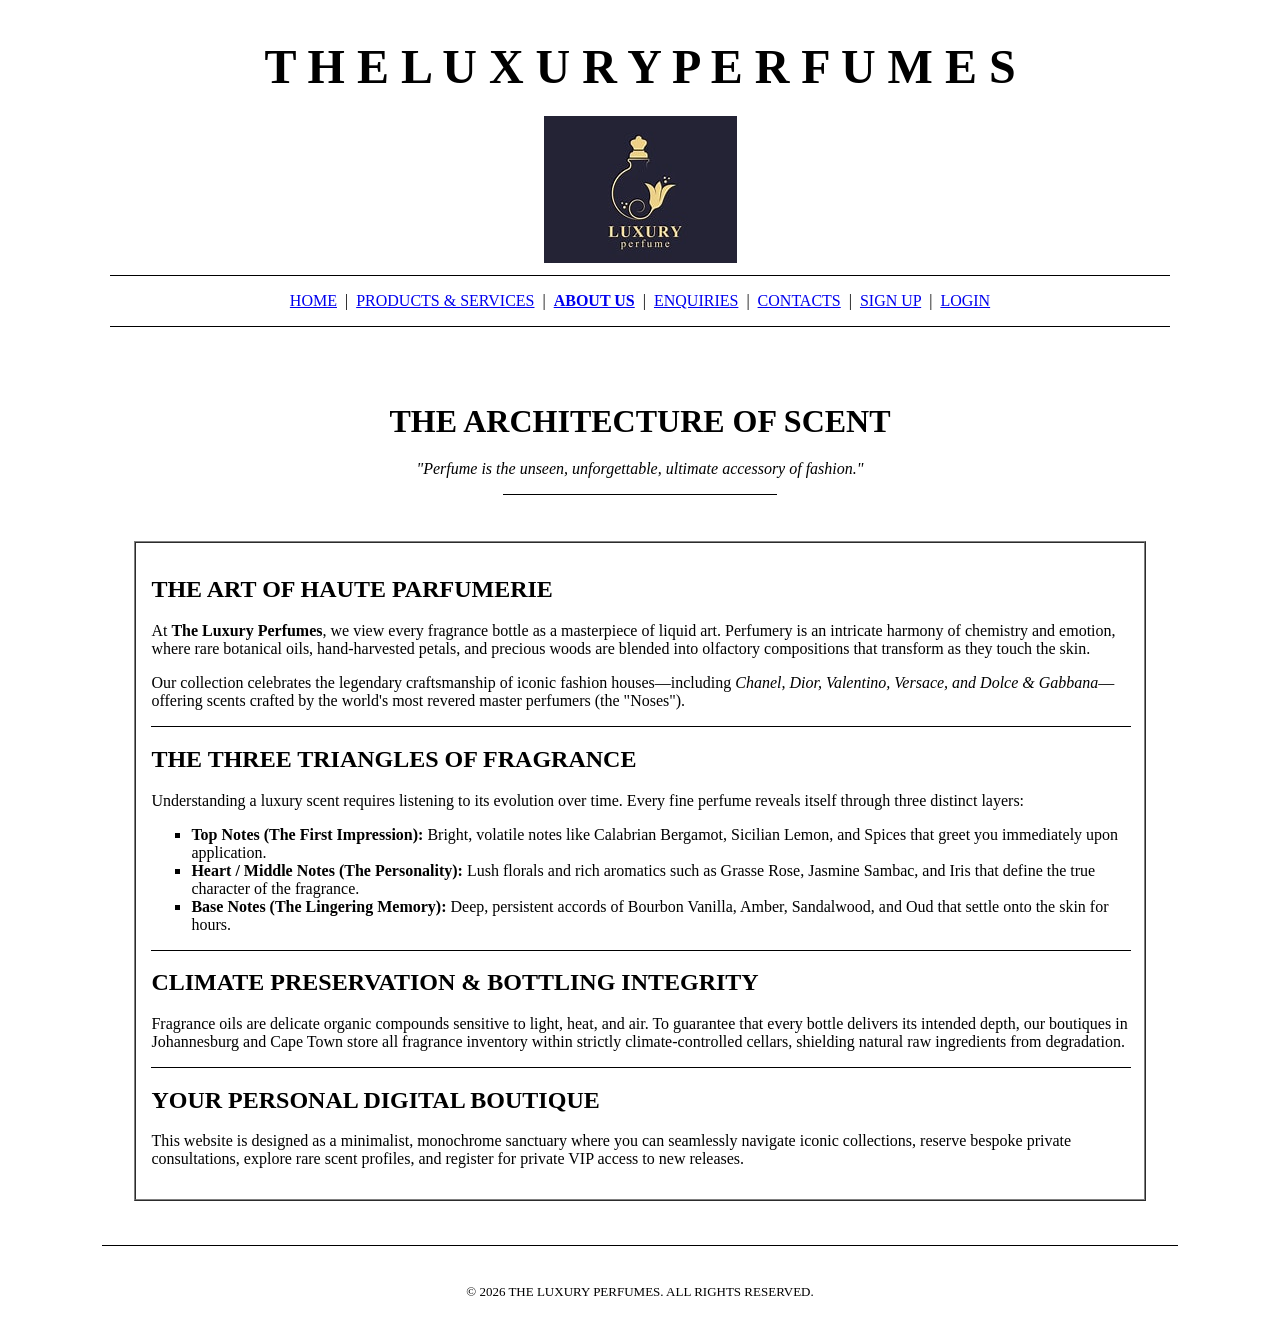
==== about.html @ b538e992 "Initial commit" ====
<!DOCTYPE html>
<html>
<head>
    <title>About Us | The Luxury Perfumes</title>
</head>
<body bgcolor="white" text="black">

    <!-- GLOBAL HEADER & NAVIGATION -->
    <table width="100%" cellpadding="10" cellspacing="0" border="0">
        <tr align="center">
            <td>
                <h1><font face="Times New Roman" size="7"><b>T H E  L U X U R Y  P E R F U M E S</b></font></h1>
                <IMG SRC="_image/LOGO.jpg">
                <hr width="85%" size="1" color="black" />
                <p>
                    <font face="Times New Roman" size="3">
                        <a href="index.html">HOME</a> &nbsp;|&nbsp;
                        <a href="products.html">PRODUCTS & SERVICES</a> &nbsp;|&nbsp;
                        <a href="about.html"><b>ABOUT US</b></a> &nbsp;|&nbsp;
                        <a href="enquiries.html">ENQUIRIES</a> &nbsp;|&nbsp;
                        <a href="contacts.html">CONTACTS</a> &nbsp;|&nbsp;
                        <a href="signup.html">SIGN UP</a> &nbsp;|&nbsp;
                        <a href="login.html">LOGIN</a>
                    </font>
                </p>
                <hr width="85%" size="1" color="black" />
            </td>
        </tr>
    </table>

    <br />

    <!-- HERO ESSAY SECTION -->
    <table width="75%" align="center" cellpadding="20" cellspacing="0" border="0">
        <tr align="center">
            <td>
                <h2><font face="Times New Roman" size="6">THE ARCHITECTURE OF SCENT</font></h2>
                <p><font face="Times New Roman" size="3"><i>"Perfume is the unseen, unforgettable, ultimate accessory of fashion."</i></font></p>
                <hr width="30%" size="1" color="black" />
            </td>
        </tr>
    </table>

    <br />

    <!-- EXPANDED PERFUME-FOCUSED EDITORIAL -->
    <table width="80%" align="center" cellpadding="15" cellspacing="0" border="1">
        <tr>
            <td>
                <!-- ART OF OLFACTION -->
                <h3><font face="Times New Roman" size="5">THE ART OF HAUTE PARFUMERIE</font></h3>
                <p><font face="Times New Roman" size="3">At <b>The Luxury Perfumes</b>, we view every fragrance bottle as a masterpiece of liquid art. Perfumery is an intricate harmony of chemistry and emotion, where rare botanical oils, hand-harvested petals, and precious woods are blended into olfactory compositions that transform as they touch the skin.</font></p>
                <p><font face="Times New Roman" size="3">Our collection celebrates the legendary craftsmanship of iconic fashion houses—including <i>Chanel, Dior, Valentino, Versace, and Dolce & Gabbana</i>—offering scents crafted by the world's most revered master perfumers (the "Noses").</font></p>

                <hr width="100%" size="1" color="black" />

                <!-- ANATOMY OF A FRAGRANCE -->
                <h3><font face="Times New Roman" size="5">THE THREE TRIANGLES OF FRAGRANCE</font></h3>
                <p><font face="Times New Roman" size="3">Understanding a luxury scent requires listening to its evolution over time. Every fine perfume reveals itself through three distinct layers:</font></p>
                <ul type="square">
                    <li><b>Top Notes (The First Impression):</b> Bright, volatile notes like Calabrian Bergamot, Sicilian Lemon, and Spices that greet you immediately upon application.</li>
                    <li><b>Heart / Middle Notes (The Personality):</b> Lush florals and rich aromatics such as Grasse Rose, Jasmine Sambac, and Iris that define the true character of the fragrance.</li>
                    <li><b>Base Notes (The Lingering Memory):</b> Deep, persistent accords of Bourbon Vanilla, Amber, Sandalwood, and Oud that settle onto the skin for hours.</li>
                </ul>

                <hr width="100%" size="1" color="black" />

                <!-- PRESERVATION & AUTHENTICITY -->
                <h3><font face="Times New Roman" size="5">CLIMATE PRESERVATION & BOTTLING INTEGRITY</font></h3>
                <p><font face="Times New Roman" size="3">Fragrance oils are delicate organic compounds sensitive to light, heat, and air. To guarantee that every bottle delivers its intended depth, our boutiques in Johannesburg and Cape Town store all fragrance inventory within strictly climate-controlled cellars, shielding natural raw ingredients from degradation.</font></p>

                <hr width="100%" size="1" color="black" />

                <!-- WEBSITE EXPERIENCE -->
                <h3><font face="Times New Roman" size="5">YOUR PERSONAL DIGITAL BOUTIQUE</font></h3>
                <p><font face="Times New Roman" size="3">This website is designed as a minimalist, monochrome sanctuary where you can seamlessly navigate iconic collections, reserve bespoke private consultations, explore rare scent profiles, and register for private VIP access to new releases.</font></p>
            </td>
        </tr>
    </table>

    <br /><br /><hr width="85%" size="1" color="black" />

    <!-- FOOTER -->
    <table width="100%" cellpadding="10" border="0">
        <tr align="center">
            <td><p><font face="Times New Roman" size="2">&copy; 2026 THE LUXURY PERFUMES. ALL RIGHTS RESERVED.</font></p></td>
        </tr>
    </table>

</body>
</html>
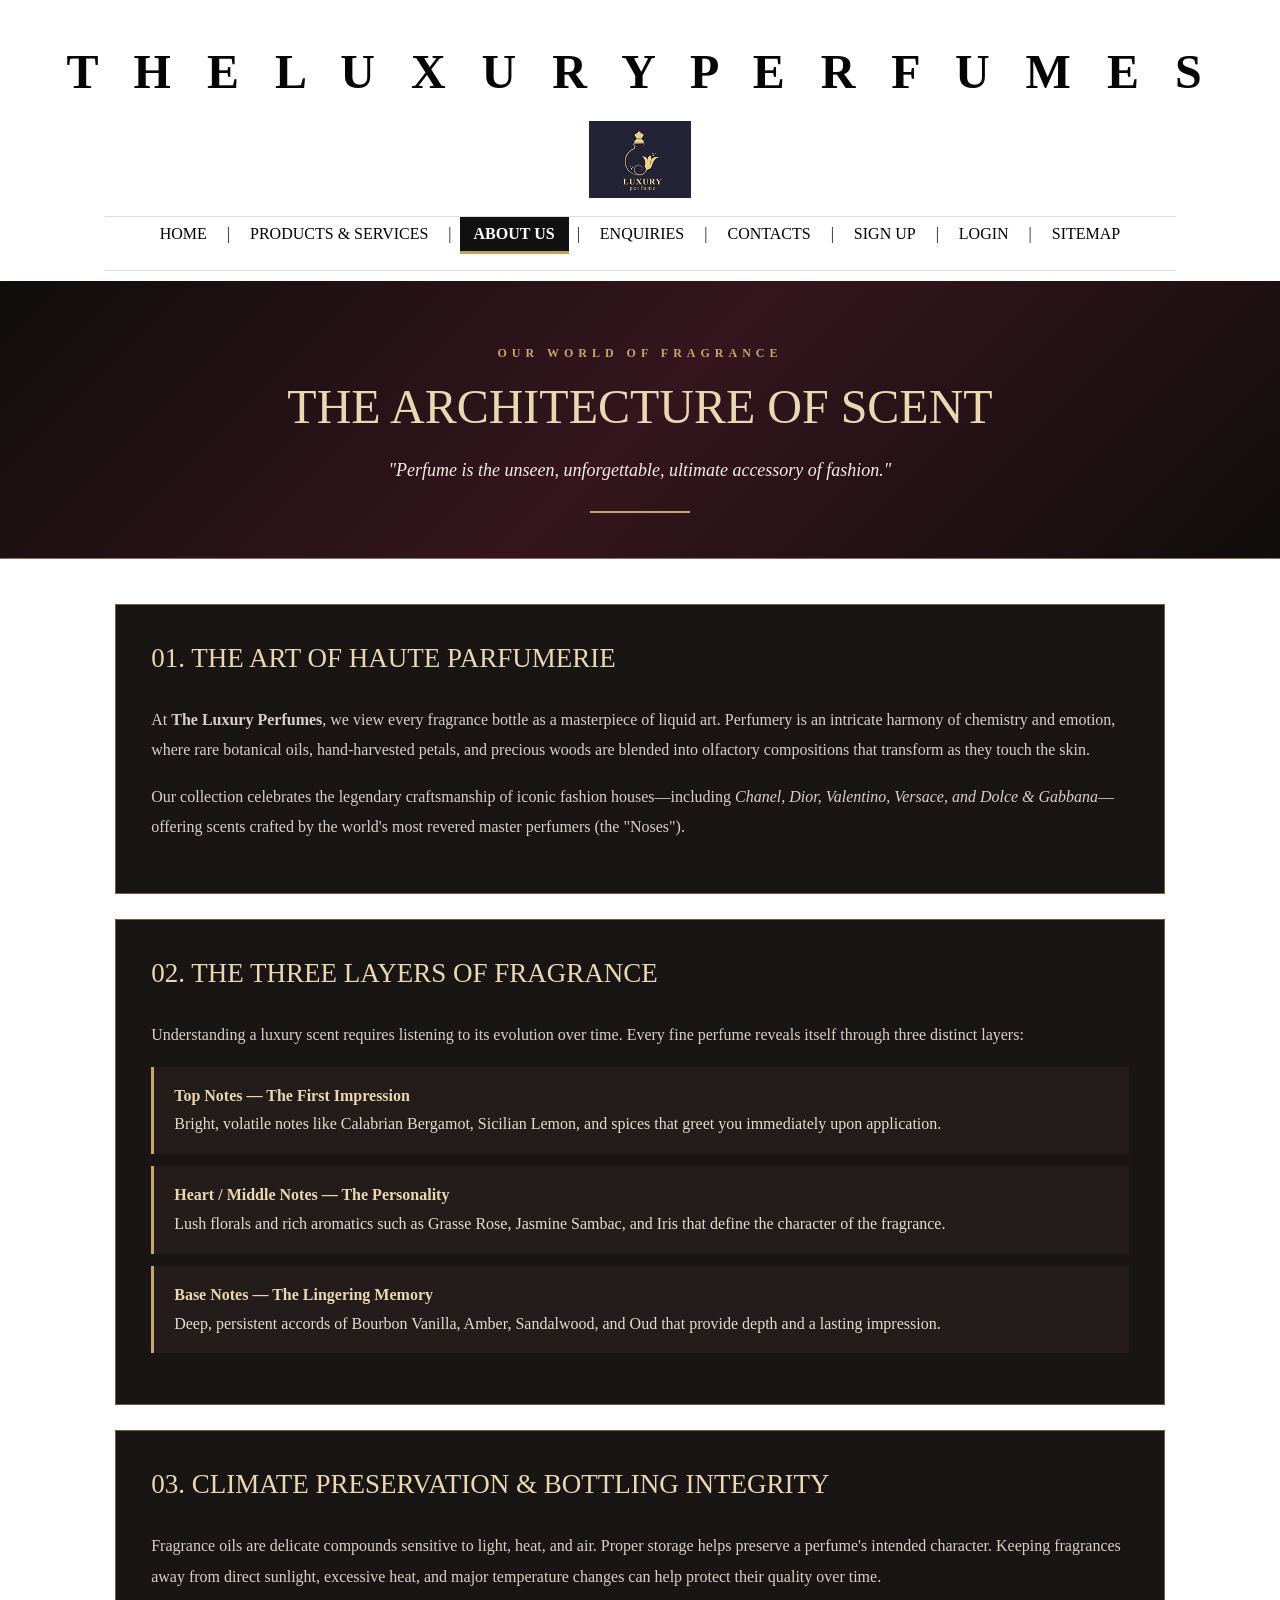
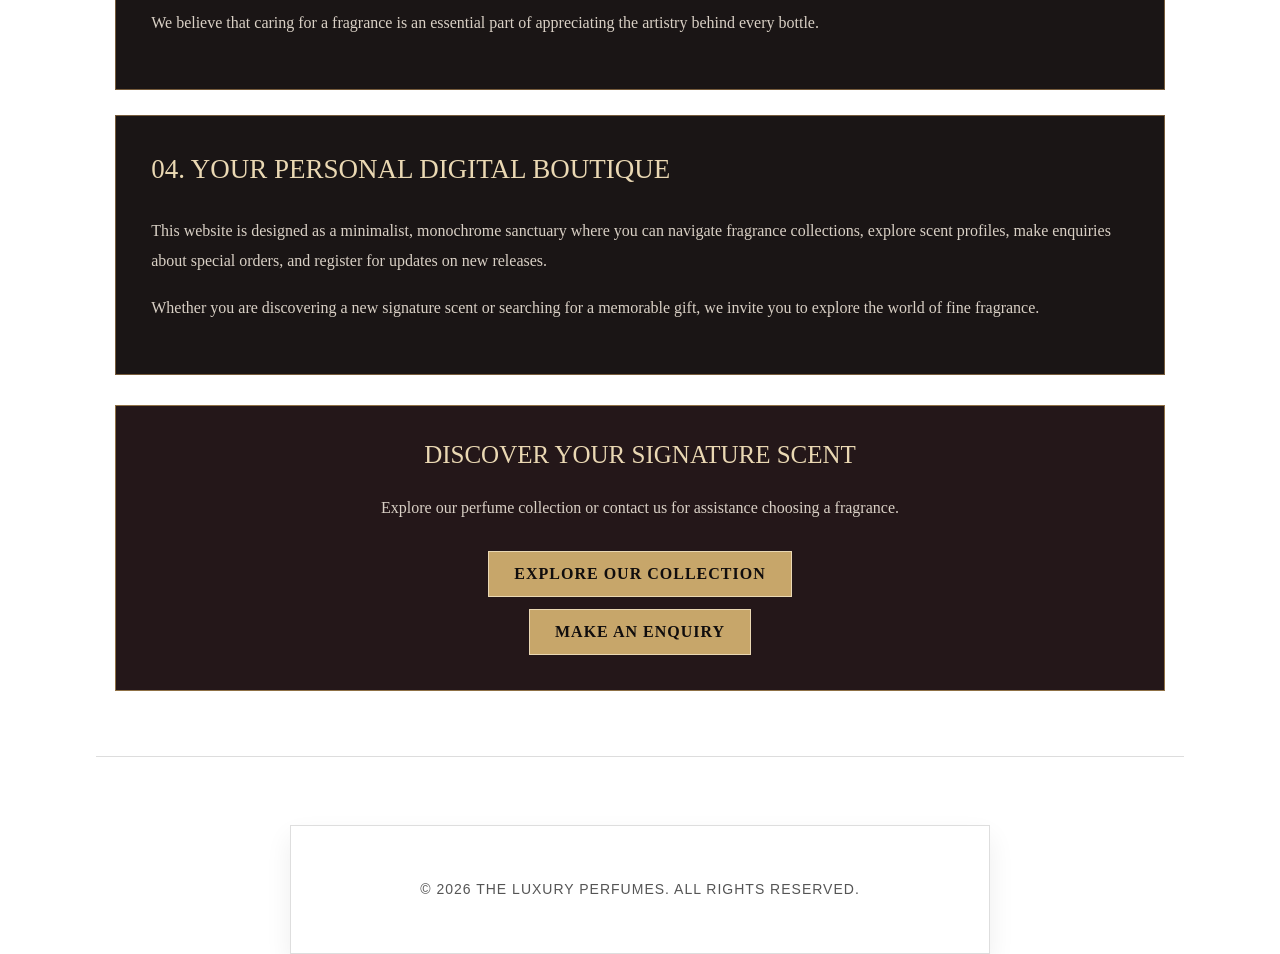
==== commit 5b49bf6d: "Update website pages, styling, and JavaScript Updated the website pages, CSS styling, and JavaScript" ====
--- a/about.html
+++ b/about.html
@@ -1,17 +1,190 @@
+
 <!DOCTYPE html>
 <html>
 <head>
     <title>About Us | The Luxury Perfumes</title>
+    <meta name="viewport" content="width=device-width, initial-scale=1.0">
+    <link rel="stylesheet" href="CSS/style.css">
+
+    <style>
+        .about-page {
+            font-family: "Times New Roman", serif;
+            color: #f4eee5;
+            background: #100d0d;
+        }
+
+        .about-hero {
+            text-align: center;
+            padding: 65px 20px 45px;
+            background: linear-gradient(135deg, #100d0d, #35151e, #100d0d);
+            border-bottom: 1px solid #8f7146;
+        }
+
+        .about-eyebrow {
+            color: #c7a66a;
+            letter-spacing: 5px;
+            font-size: 12px;
+            font-weight: bold;
+        }
+
+        .about-hero h2 {
+            color: #ead8b3;
+            font-size: clamp(30px, 5vw, 48px);
+            margin: 18px 0;
+            font-weight: normal;
+        }
+
+        .about-hero blockquote {
+            max-width: 650px;
+            margin: 20px auto;
+            color: #f4eee5;
+            font-size: 18px;
+            font-style: italic;
+            line-height: 1.8;
+        }
+
+        .about-hero hr {
+            width: 100px;
+            border: 0;
+            border-top: 2px solid #c7a66a;
+            margin: 25px auto 0;
+        }
+
+        .about-content {
+            width: 82%;
+            max-width: 1050px;
+            margin: 45px auto;
+        }
+
+        .about-card {
+            background: #1a1515;
+            border: 1px solid #765b3b;
+            padding: 35px;
+            margin-bottom: 25px;
+            box-sizing: border-box;
+        }
+
+        .about-card h3 {
+            color: #ead8b3;
+            font-size: 27px;
+            font-weight: normal;
+            margin-top: 0;
+            line-height: 1.4;
+        }
+
+        .about-card p {
+            color: #d9d0c5;
+            font-size: 16px;
+            line-height: 1.9;
+        }
+
+        .about-divider {
+            border: 0;
+            border-top: 1px solid #60482f;
+            margin: 28px 0;
+        }
+
+        .fragrance-list {
+            list-style-type: none;
+            padding-left: 0;
+        }
+
+        .fragrance-list li {
+            padding: 15px 15px 15px 20px;
+            margin: 12px 0;
+            background: #241b1b;
+            border-left: 3px solid #c7a66a;
+            color: #e5dcd1;
+            line-height: 1.8;
+        }
+
+        .fragrance-list li b {
+            color: #ead8b3;
+        }
+
+        .about-highlight {
+            text-align: center;
+            padding: 35px 20px;
+            border: 1px solid #8f7146;
+            background: #241719;
+            margin-top: 30px;
+        }
+
+        .about-highlight h3 {
+            color: #ead8b3;
+            font-size: 25px;
+            font-weight: normal;
+        }
+
+        .about-highlight p {
+            color: #d9d0c5;
+            line-height: 1.8;
+        }
+
+        .about-button {
+            display: inline-block;
+            padding: 13px 25px;
+            margin-top: 12px;
+            background: #c7a66a;
+            color: #100d0d;
+            text-decoration: none;
+            font-weight: bold;
+            letter-spacing: 1px;
+            border: 1px solid #ead8b3;
+        }
+
+        .about-button:hover {
+            background: #ead8b3;
+        }
+
+        .about-footer {
+            color: #e5dcd1;
+            text-align: center;
+            padding: 18px;
+        }
+
+        @media (max-width: 650px) {
+            .about-content {
+                width: 92%;
+                margin: 25px auto;
+            }
+
+            .about-card {
+                padding: 22px 18px;
+            }
+
+            .about-card h3 {
+                font-size: 23px;
+            }
+
+            .about-card p,
+            .fragrance-list li {
+                font-size: 15px;
+            }
+
+            .about-hero {
+                padding: 45px 16px 35px;
+            }
+        }
+    </style>
 </head>
-<body bgcolor="white" text="black">
+
+<body class="about-page">
 
     <!-- GLOBAL HEADER & NAVIGATION -->
     <table width="100%" cellpadding="10" cellspacing="0" border="0">
         <tr align="center">
             <td>
-                <h1><font face="Times New Roman" size="7"><b>T H E  L U X U R Y  P E R F U M E S</b></font></h1>
-                <IMG SRC="_image/LOGO.jpg">
-                <hr width="85%" size="1" color="black" />
+                <h1>
+                    <font face="Times New Roman" size="7">
+                        <b>T H E  L U X U R Y  P E R F U M E S</b>
+                    </font>
+                </h1>
+
+                <img src="_image/LOGO.jpg" alt="The Luxury Perfumes Logo">
+
+                <hr width="85%" size="1" color="#c7a66a" />
+
                 <p>
                     <font face="Times New Roman" size="3">
                         <a href="index.html">HOME</a> &nbsp;|&nbsp;
@@ -20,72 +193,162 @@
                         <a href="enquiries.html">ENQUIRIES</a> &nbsp;|&nbsp;
                         <a href="contacts.html">CONTACTS</a> &nbsp;|&nbsp;
                         <a href="signup.html">SIGN UP</a> &nbsp;|&nbsp;
-                        <a href="login.html">LOGIN</a>
+                        <a href="login.html">LOGIN</a> &nbsp;|&nbsp;
+                        <a href="sitemap.html">SITEMAP</a>
                     </font>
                 </p>
-                <hr width="85%" size="1" color="black" />
+
+                <hr width="85%" size="1" color="#c7a66a" />
             </td>
         </tr>
     </table>
 
-    <br />
-
-    <!-- HERO ESSAY SECTION -->
-    <table width="75%" align="center" cellpadding="20" cellspacing="0" border="0">
+    <!-- HERO SECTION -->
+    <section class="about-hero">
+        <p class="about-eyebrow">OUR WORLD OF FRAGRANCE</p>
+
+        <h2>THE ARCHITECTURE OF SCENT</h2>
+
+        <blockquote>
+            "Perfume is the unseen, unforgettable, ultimate accessory of fashion."
+        </blockquote>
+
+        <hr>
+    </section>
+
+    <!-- ABOUT CONTENT -->
+    <main class="about-content">
+
+        <!-- ART OF OLFACTION -->
+        <section class="about-card">
+            <h3>01. THE ART OF HAUTE PARFUMERIE</h3>
+
+            <p>
+                At <b>The Luxury Perfumes</b>, we view every fragrance bottle
+                as a masterpiece of liquid art. Perfumery is an intricate
+                harmony of chemistry and emotion, where rare botanical oils,
+                hand-harvested petals, and precious woods are blended into
+                olfactory compositions that transform as they touch the skin.
+            </p>
+
+            <p>
+                Our collection celebrates the legendary craftsmanship of
+                iconic fashion houses—including <i>Chanel, Dior, Valentino,
+                Versace, and Dolce &amp; Gabbana</i>—offering scents crafted
+                by the world's most revered master perfumers (the "Noses").
+            </p>
+        </section>
+
+        <!-- ANATOMY OF A FRAGRANCE -->
+        <section class="about-card">
+            <h3>02. THE THREE LAYERS OF FRAGRANCE</h3>
+
+            <p>
+                Understanding a luxury scent requires listening to its
+                evolution over time. Every fine perfume reveals itself
+                through three distinct layers:
+            </p>
+
+            <ul class="fragrance-list">
+                <li>
+                    <b>Top Notes — The First Impression</b><br>
+                    Bright, volatile notes like Calabrian Bergamot,
+                    Sicilian Lemon, and spices that greet you immediately
+                    upon application.
+                </li>
+
+                <li>
+                    <b>Heart / Middle Notes — The Personality</b><br>
+                    Lush florals and rich aromatics such as Grasse Rose,
+                    Jasmine Sambac, and Iris that define the character
+                    of the fragrance.
+                </li>
+
+                <li>
+                    <b>Base Notes — The Lingering Memory</b><br>
+                    Deep, persistent accords of Bourbon Vanilla, Amber,
+                    Sandalwood, and Oud that provide depth and a lasting
+                    impression.
+                </li>
+            </ul>
+        </section>
+
+        <!-- PRESERVATION AND AUTHENTICITY -->
+        <section class="about-card">
+            <h3>03. CLIMATE PRESERVATION &amp; BOTTLING INTEGRITY</h3>
+
+            <p>
+                Fragrance oils are delicate compounds sensitive to light,
+                heat, and air. Proper storage helps preserve a perfume's
+                intended character. Keeping fragrances away from direct
+                sunlight, excessive heat, and major temperature changes
+                can help protect their quality over time.
+            </p>
+
+            <p>
+                We believe that caring for a fragrance is an essential
+                part of appreciating the artistry behind every bottle.
+            </p>
+        </section>
+
+        <!-- WEBSITE EXPERIENCE -->
+        <section class="about-card">
+            <h3>04. YOUR PERSONAL DIGITAL BOUTIQUE</h3>
+
+            <p>
+                This website is designed as a minimalist, monochrome
+                sanctuary where you can navigate fragrance collections,
+                explore scent profiles, make enquiries about special
+                orders, and register for updates on new releases.
+            </p>
+
+            <p>
+                Whether you are discovering a new signature scent or
+                searching for a memorable gift, we invite you to explore
+                the world of fine fragrance.
+            </p>
+        </section>
+
+        <!-- CALL TO ACTION -->
+        <section class="about-highlight">
+            <h3>DISCOVER YOUR SIGNATURE SCENT</h3>
+
+            <p>
+                Explore our perfume collection or contact us for assistance
+                choosing a fragrance.
+            </p>
+
+            <a href="products.html" class="about-button">
+                EXPLORE OUR COLLECTION
+            </a>
+
+            <br>
+
+            <a href="enquiries.html" class="about-button">
+                MAKE AN ENQUIRY
+            </a>
+        </section>
+
+    </main>
+
+    <hr width="85%" size="1" color="#c7a66a" />
+
+    <!-- FOOTER -->
+    <table width="100%" cellpadding="10" border="0">
         <tr align="center">
-            <td>
-                <h2><font face="Times New Roman" size="6">THE ARCHITECTURE OF SCENT</font></h2>
-                <p><font face="Times New Roman" size="3"><i>"Perfume is the unseen, unforgettable, ultimate accessory of fashion."</i></font></p>
-                <hr width="30%" size="1" color="black" />
+            <td class="about-footer">
+                <p>
+                    <font face="Times New Roman" size="2">
+                        &copy; 2026 THE LUXURY PERFUMES. ALL RIGHTS RESERVED.
+                    </font>
+                </p>
             </td>
         </tr>
     </table>
 
-    <br />
-
-    <!-- EXPANDED PERFUME-FOCUSED EDITORIAL -->
-    <table width="80%" align="center" cellpadding="15" cellspacing="0" border="1">
-        <tr>
-            <td>
-                <!-- ART OF OLFACTION -->
-                <h3><font face="Times New Roman" size="5">THE ART OF HAUTE PARFUMERIE</font></h3>
-                <p><font face="Times New Roman" size="3">At <b>The Luxury Perfumes</b>, we view every fragrance bottle as a masterpiece of liquid art. Perfumery is an intricate harmony of chemistry and emotion, where rare botanical oils, hand-harvested petals, and precious woods are blended into olfactory compositions that transform as they touch the skin.</font></p>
-                <p><font face="Times New Roman" size="3">Our collection celebrates the legendary craftsmanship of iconic fashion houses—including <i>Chanel, Dior, Valentino, Versace, and Dolce & Gabbana</i>—offering scents crafted by the world's most revered master perfumers (the "Noses").</font></p>
-
-                <hr width="100%" size="1" color="black" />
-
-                <!-- ANATOMY OF A FRAGRANCE -->
-                <h3><font face="Times New Roman" size="5">THE THREE TRIANGLES OF FRAGRANCE</font></h3>
-                <p><font face="Times New Roman" size="3">Understanding a luxury scent requires listening to its evolution over time. Every fine perfume reveals itself through three distinct layers:</font></p>
-                <ul type="square">
-                    <li><b>Top Notes (The First Impression):</b> Bright, volatile notes like Calabrian Bergamot, Sicilian Lemon, and Spices that greet you immediately upon application.</li>
-                    <li><b>Heart / Middle Notes (The Personality):</b> Lush florals and rich aromatics such as Grasse Rose, Jasmine Sambac, and Iris that define the true character of the fragrance.</li>
-                    <li><b>Base Notes (The Lingering Memory):</b> Deep, persistent accords of Bourbon Vanilla, Amber, Sandalwood, and Oud that settle onto the skin for hours.</li>
-                </ul>
-
-                <hr width="100%" size="1" color="black" />
-
-                <!-- PRESERVATION & AUTHENTICITY -->
-                <h3><font face="Times New Roman" size="5">CLIMATE PRESERVATION & BOTTLING INTEGRITY</font></h3>
-                <p><font face="Times New Roman" size="3">Fragrance oils are delicate organic compounds sensitive to light, heat, and air. To guarantee that every bottle delivers its intended depth, our boutiques in Johannesburg and Cape Town store all fragrance inventory within strictly climate-controlled cellars, shielding natural raw ingredients from degradation.</font></p>
-
-                <hr width="100%" size="1" color="black" />
-
-                <!-- WEBSITE EXPERIENCE -->
-                <h3><font face="Times New Roman" size="5">YOUR PERSONAL DIGITAL BOUTIQUE</font></h3>
-                <p><font face="Times New Roman" size="3">This website is designed as a minimalist, monochrome sanctuary where you can seamlessly navigate iconic collections, reserve bespoke private consultations, explore rare scent profiles, and register for private VIP access to new releases.</font></p>
-            </td>
-        </tr>
-    </table>
-
-    <br /><br /><hr width="85%" size="1" color="black" />
-
-    <!-- FOOTER -->
-    <table width="100%" cellpadding="10" border="0">
-        <tr align="center">
-            <td><p><font face="Times New Roman" size="2">&copy; 2026 THE LUXURY PERFUMES. ALL RIGHTS RESERVED.</font></p></td>
-        </tr>
-    </table>
+    <!-- JAVASCRIPT LINKS -->
+    <script src="js_assets/forms.js"></script>
+    <script src="js_assets/main.js"></script>
 
 </body>
-</html>+</html>
--- a/CSS/style.css
+++ b/CSS/style.css
@@ -0,0 +1,1639 @@
+/* =========================================================
+   THE LUXURY PERFUMES
+   ORIGINAL CSS + LUXURY PRODUCT PAGE DESIGN
+   ========================================================= */
+
+
+/* =========================
+   GLOBAL RESET
+   ========================= */
+
+* {
+    box-sizing: border-box;
+}
+
+html {
+    scroll-behavior: smooth;
+}
+
+body {
+    margin: 0;
+    padding: 0;
+    background: #ffffff !important;
+    color: #111111 !important;
+    font-family: Arial, Helvetica, sans-serif;
+}
+
+h1, h2, h3, h4, p {
+    margin-top: 0;
+}
+
+
+/* =========================================================
+   ORIGINAL HOMEPAGE HEADER
+   ========================================================= */
+
+body > table:first-of-type {
+    width: 100%;
+    margin: 0 auto;
+    padding: 25px 0 0;
+}
+
+body > table:first-of-type td {
+    padding: 10px;
+}
+
+body > table:first-of-type h1 {
+    margin: 8px 0 12px;
+    font-family: "Times New Roman", Georgia, serif;
+    font-size: 40px !important;
+    font-weight: bold;
+    letter-spacing: 12px;
+    line-height: 1.2;
+    color: #050505;
+}
+
+body > table:first-of-type h1 + p {
+    margin: 0 0 18px;
+}
+
+body > table:first-of-type h1 + p font {
+    font-family: Arial, Helvetica, sans-serif !important;
+    font-size: 10px !important;
+    font-style: italic;
+    letter-spacing: 3px;
+    color: #777777;
+}
+
+body > table:first-of-type img {
+    display: block;
+    width: 102px;
+    height: 78px;
+    object-fit: contain;
+    margin: 20px auto 17px;
+}
+
+body > table:first-of-type hr {
+    width: 85% !important;
+    height: 1px;
+    border: 0;
+    border-top: 1px solid #dddddd;
+    margin: 0 auto;
+}
+
+
+/* =========================================================
+   ORIGINAL NAVIGATION
+   ========================================================= */
+
+body > table:first-of-type td > p:nth-of-type(2) {
+    margin: 17px auto;
+    white-space: nowrap;
+}
+
+body > table:first-of-type td > p:nth-of-type(2) a {
+    display: inline-block;
+    position: relative;
+    padding: 9px 14px;
+    color: #080808;
+    text-decoration: none;
+    font-family: Arial, Helvetica, sans-serif !important;
+    font-size: 11px !important;
+    font-weight: 600;
+    letter-spacing: 1.4px;
+    text-transform: uppercase;
+    transition: 0.2s ease;
+}
+
+body > table:first-of-type td > p:nth-of-type(2) a:not(:last-child)::after {
+    content: "|";
+    position: absolute;
+    right: -11px;
+    top: 8px;
+    color: #b89c48;
+    font-size: 12px;
+    font-weight: normal;
+}
+
+body > table:first-of-type td > p:nth-of-type(2) a:hover {
+    color: #b49745;
+}
+
+body > table:first-of-type td > p:nth-of-type(2) a:first-child {
+    padding: 10px 17px;
+    background: #111111;
+    color: #ffffff;
+}
+
+body > table:first-of-type td > p:nth-of-type(2) a:first-child::before {
+    content: "";
+    position: absolute;
+    left: 0;
+    right: 0;
+    bottom: 0;
+    height: 2px;
+    background: #b49745;
+}
+
+body > table:first-of-type + br {
+    display: block;
+    height: 20px;
+    content: "";
+}
+
+
+/* =========================================================
+   ORIGINAL HOMEPAGE HERO
+   ========================================================= */
+
+body > table:nth-of-type(2) {
+    width: 51% !important;
+    max-width: 900px;
+    min-width: 700px;
+    margin: 68px auto 0 !important;
+    border: 1px solid #dedede !important;
+    background: #ffffff;
+    box-shadow: 0 12px 25px rgba(0, 0, 0, 0.07);
+}
+
+body > table:nth-of-type(2) > tbody > tr > td {
+    padding: 49px 24px !important;
+    border: 0 !important;
+}
+
+body > table:nth-of-type(2) > tbody > tr > td::before {
+    content: "";
+    display: block;
+    position: absolute;
+}
+
+body > table:nth-of-type(2) h2 {
+    margin: 0 auto 23px;
+    max-width: 700px;
+    font-family: "Times New Roman", Georgia, serif;
+    font-size: 36px !important;
+    font-weight: normal;
+    line-height: 1.5;
+    letter-spacing: 6px;
+    color: #050505;
+}
+
+body > table:nth-of-type(2) p {
+    max-width: 670px;
+    margin: 0 auto;
+    font-family: Arial, Helvetica, sans-serif !important;
+    font-size: 14px !important;
+    line-height: 1.8;
+    color: #555555;
+}
+
+body > table:nth-of-type(2) p font {
+    font-family: Arial, Helvetica, sans-serif !important;
+    font-size: 14px !important;
+    color: #555555;
+}
+
+body > table:nth-of-type(2) p:nth-of-type(2) {
+    margin-top: 42px;
+}
+
+body > table:nth-of-type(2) p:nth-of-type(2) a {
+    display: inline-block;
+    padding: 15px 28px;
+    background: #111111;
+    color: #ffffff;
+    border: 1px solid #111111;
+    text-decoration: none;
+    font-family: Arial, Helvetica, sans-serif !important;
+    font-size: 11px !important;
+    font-weight: bold;
+    letter-spacing: 1.5px;
+    text-transform: uppercase;
+    transition: all 0.25s ease;
+}
+
+body > table:nth-of-type(2) p:nth-of-type(2) a:hover {
+    background: #ffffff;
+    color: #111111;
+}
+
+
+/* =========================================================
+   ORIGINAL FEATURED HOUSES
+   ========================================================= */
+
+body > table:nth-of-type(3) {
+    width: 55% !important;
+    max-width: 930px;
+    margin: 126px auto 0 !important;
+    border: 0 !important;
+}
+
+body > table:nth-of-type(3) h3 {
+    margin: 0 0 18px;
+    font-family: "Times New Roman", Georgia, serif;
+    font-size: 28px !important;
+    font-weight: bold;
+    letter-spacing: 5px;
+    text-transform: uppercase;
+    color: #111111;
+}
+
+body > table:nth-of-type(3) tr:first-child hr {
+    width: 64px !important;
+    height: 1px;
+    border: 0;
+    border-top: 1px solid #c5a646;
+    margin: 0 auto;
+}
+
+body > table:nth-of-type(3) > tbody > tr:nth-child(2) > td {
+    padding: 0 8px;
+    vertical-align: top;
+}
+
+body > table:nth-of-type(3) > tbody > tr:nth-child(2) > td > table {
+    width: 95% !important;
+    margin: 0 auto;
+    min-height: 250px;
+    border: 1px solid #dedede !important;
+    background: #ffffff;
+}
+
+body > table:nth-of-type(3) > tbody > tr:nth-child(2) > td > table td {
+    padding: 33px 21px !important;
+    border: 0 !important;
+}
+
+body > table:nth-of-type(3) > tbody > tr:nth-child(2) > td > table td::after {
+    content: "";
+    display: block;
+    position: absolute;
+}
+
+body > table:nth-of-type(3) h4 {
+    margin: 0 0 14px;
+    font-family: "Times New Roman", Georgia, serif;
+    font-size: 17px !important;
+    font-weight: bold;
+    letter-spacing: 4px;
+    text-transform: uppercase;
+    color: #111111;
+}
+
+body > table:nth-of-type(3) h4 + p {
+    margin: 0 0 21px;
+}
+
+body > table:nth-of-type(3) h4 + p font {
+    font-family: "Times New Roman", Georgia, serif !important;
+    font-size: 12px !important;
+    font-style: italic;
+    color: #666666;
+}
+
+body > table:nth-of-type(3) h4 + p + p {
+    max-width: 230px;
+    margin: 0 auto;
+    font-family: Arial, Helvetica, sans-serif !important;
+    font-size: 12px !important;
+    line-height: 1.75;
+    color: #444444;
+}
+
+body > table:nth-of-type(3) h4 + p + p font {
+    font-family: Arial, Helvetica, sans-serif !important;
+    font-size: 12px !important;
+    line-height: 1.75;
+    color: #444444;
+}
+
+body > table:nth-of-type(3) h4 + p + p + p {
+    margin: 20px 0 0;
+}
+
+body > table:nth-of-type(3) h4 + p + p + p a {
+    color: #111111;
+    text-decoration: none;
+    font-family: Arial, Helvetica, sans-serif;
+    font-size: 10px;
+    font-weight: bold;
+    letter-spacing: 1.3px;
+    text-transform: uppercase;
+    transition: color 0.2s ease;
+}
+
+body > table:nth-of-type(3) h4 + p + p + p a:hover {
+    color: #b49745;
+}
+
+
+/* =========================================================
+   ORIGINAL FOOTER
+   ========================================================= */
+
+body > hr {
+    width: 85% !important;
+    margin-top: 65px;
+    border: 0;
+    border-top: 1px solid #dddddd;
+}
+
+body > table:last-of-type {
+    width: 100%;
+    margin-top: 5px;
+}
+
+body > table:last-of-type p {
+    margin: 0;
+    font-family: Arial, Helvetica, sans-serif !important;
+    font-size: 10px !important;
+    letter-spacing: 1px;
+    color: #777777;
+}
+
+
+/* =========================================================
+   ORIGINAL RESPONSIVE DESIGN
+   ========================================================= */
+
+@media screen and (max-width: 1100px) {
+    body > table:first-of-type h1 {
+        font-size: 34px !important;
+        letter-spacing: 9px;
+    }
+
+    body > table:nth-of-type(2) {
+        width: 70% !important;
+    }
+
+    body > table:nth-of-type(3) {
+        width: 75% !important;
+    }
+}
+
+@media screen and (max-width: 800px) {
+    body > table:first-of-type h1 {
+        font-size: 26px !important;
+        letter-spacing: 6px;
+    }
+
+    body > table:first-of-type img {
+        width: 90px;
+        height: 70px;
+    }
+
+    body > table:first-of-type td > p:nth-of-type(2) {
+        white-space: normal;
+    }
+
+    body > table:first-of-type td > p:nth-of-type(2) a {
+        margin: 3px 2px;
+        padding: 7px 8px;
+        font-size: 9px !important;
+    }
+
+    body > table:first-of-type td > p:nth-of-type(2) a:not(:last-child)::after {
+        display: none;
+    }
+
+    body > table:nth-of-type(2) {
+        width: 88% !important;
+        min-width: 0;
+        margin-top: 45px !important;
+    }
+
+    body > table:nth-of-type(2) h2 {
+        font-size: 28px !important;
+        letter-spacing: 4px;
+    }
+
+    body > table:nth-of-type(3) {
+        width: 90% !important;
+        margin-top: 80px !important;
+    }
+
+    body > table:nth-of-type(3) > tbody > tr:nth-child(2) {
+        display: block;
+    }
+
+    body > table:nth-of-type(3) > tbody > tr:nth-child(2) > td {
+        display: block;
+        width: 100% !important;
+        padding: 10px !important;
+    }
+
+    body > table:nth-of-type(3) > tbody > tr:nth-child(2) > td > table {
+        width: 100% !important;
+    }
+}
+
+@media screen and (max-width: 500px) {
+    body > table:first-of-type h1 {
+        font-size: 19px !important;
+        letter-spacing: 4px;
+    }
+
+    body > table:first-of-type h1 + p font {
+        font-size: 8px !important;
+        letter-spacing: 2px;
+    }
+
+    body > table:nth-of-type(2) {
+        width: 94% !important;
+    }
+
+    body > table:nth-of-type(2) > tbody > tr > td {
+        padding: 30px 15px !important;
+    }
+
+    body > table:nth-of-type(2) h2 {
+        font-size: 22px !important;
+        letter-spacing: 3px;
+    }
+
+    body > table:nth-of-type(2) p font {
+        font-size: 12px !important;
+    }
+
+    body > table:nth-of-type(3) h3 {
+        font-size: 21px !important;
+        letter-spacing: 3px;
+    }
+} /* FIXED: closes mobile media query */
+
+
+/* =========================================================
+   GOLD THEME PALETTE
+   ========================================================= */
+
+:root {
+    --gold: #c5a059;
+    --dark-gold: #8a704c;
+    --dark-bg: #111111;
+    --light-bg: #f9f8f6;
+    --error-color: #d9534f;
+}
+
+
+/* =========================================================
+   ACCORDION
+   ========================================================= */
+
+.accordion-header {
+    background: #1a1a1a;
+    color: #ffffff;
+    padding: 15px 20px;
+    cursor: pointer;
+    border: 1px solid var(--gold);
+    transition: background 0.3s ease;
+}
+
+.accordion-header.active {
+    background: var(--gold);
+    color: #000000;
+}
+/* The Luxury Active/Clicked Button Style */
+.active-luxury-btn, 
+a:active, 
+a:focus {
+    background-color: #111 !important;
+    color: #ffffff !important;
+    padding: 6px 12px;
+    border-bottom: 2px solid #c5a059 !important; /* Luxury gold line */
+}
+
+.accordion-content {
+    max-height: 0;
+    overflow: hidden;
+    transition: max-height 0.4s ease-out;
+    background: #222222;
+    color: #cccccc;
+    padding: 0 20px;
+}
+/* Navigation link styling */
+nav a, .nav-link, td p a {
+    color: #000;
+    text-decoration: none;
+    padding: 8px 12px;
+    transition: all 0.3s ease;
+}
+
+/* Hover state */
+nav a:hover, .nav-link:hover {
+    background-color: #111;
+    color: #fff;
+}
+/* The Exact Luxury Active Box Style */
+.active-page {
+    background-color: #111111 !important;
+    color: #ffffff !important;
+    padding: 8px 14px !important;
+    border-bottom: 3px solid #c5a059 !important; /* The gold line at the bottom */
+    display: inline-block !important;
+}
+
+/* Active / Clicked state (Matches the Home button style) */
+nav a:active, 
+nav a:focus,
+.active-nav {
+    background-color: #111 !important;
+    color: #fff !important;
+    border-bottom: 2px solid #c5a059; /* Luxury gold bottom border */
+}
+
+
+/* =========================================================
+   LIGHTBOX
+   ========================================================= */
+
+.lightbox-modal {
+    display: none;
+    position: fixed;
+    top: 0;
+    left: 0;
+    width: 100%;
+    height: 100%;
+    background: rgba(0, 0, 0, 0.9);
+    justify-content: center;
+    align-items: center;
+    z-index: 1000;
+}
+
+.lightbox-modal img {
+    max-width: 80%;
+    max-height: 80%;
+    border: 2px solid var(--gold);
+}
+
+
+/* =========================================================
+   FORM VALIDATION
+   ========================================================= */
+
+.input-error {
+    border: 1px solid var(--error-color) !important;
+}
+
+.error-msg {
+    color: var(--error-color);
+    font-size: 0.85rem;
+    display: block;
+    margin-top: 4px;
+}
+
+.response-card {
+    margin-top: 20px;
+    padding: 20px;
+    border: 1px solid var(--gold);
+    background: var(--light-bg);
+    color: #333333;
+    animation: lpFadeIn 0.5s ease;
+}
+
+@keyframes lpFadeIn {
+    from {
+        opacity: 0;
+        transform: translateY(8px);
+    }
+    to {
+        opacity: 1;
+        transform: translateY(0);
+    }
+}
+
+
+/* =========================================================
+   LUXURY PERFUME PRODUCTS PAGE
+   Only affects elements with the lp- class names
+   ========================================================= */
+
+.lp-products-page {
+    --lp-black: #100d0d;
+    --lp-burgundy: #35151e;
+    --lp-gold: #c7a66a;
+    --lp-champagne: #ead8b3;
+    --lp-cream: #f4eee5;
+    --lp-muted: #b7a899;
+
+    margin: 0;
+    background: var(--lp-black) !important;
+    color: var(--lp-cream) !important;
+    font-family: Arial, Helvetica, sans-serif;
+    line-height: 1.6;
+}
+
+.lp-products-page * {
+    box-sizing: border-box;
+}
+
+.lp-products-page img {
+    max-width: 100%;
+}
+
+.lp-products-page a {
+    transition: color 0.25s ease, background 0.25s ease;
+}
+
+
+/* =========================================================
+   LUXURY HEADER
+   ========================================================= */
+
+.lp-products-page .lp-header {
+    position: relative;
+    z-index: 5;
+    display: flex;
+    justify-content: space-between;
+    align-items: center;
+    flex-wrap: wrap;
+    gap: 22px;
+    padding: 24px 7%;
+    background: #0b0909;
+    border-bottom: 1px solid rgba(199, 166, 106, 0.45);
+}
+
+.lp-products-page .lp-brand {
+    display: flex;
+    align-items: center;
+    gap: 16px;
+    min-width: 0;
+}
+
+.lp-products-page .lp-logo {
+    width: 62px;
+    height: 62px;
+    object-fit: contain;
+    border-radius: 50%;
+    background: #ffffff;
+}
+
+.lp-products-page .lp-brand h1 {
+    margin: 0;
+    color: var(--lp-champagne);
+    font-family: "Times New Roman", Georgia, serif;
+    font-size: 24px;
+    letter-spacing: 3px;
+    line-height: 1.25;
+}
+
+.lp-products-page .lp-brand p {
+    margin: 5px 0 0;
+    color: var(--lp-muted);
+    font-size: 9px;
+    letter-spacing: 3px;
+    text-transform: uppercase;
+}
+
+.lp-products-page .lp-navigation {
+    display: flex;
+    align-items: center;
+    flex-wrap: wrap;
+    gap: 24px;
+}
+
+.lp-products-page .lp-navigation a {
+    padding: 8px 0;
+    color: var(--lp-cream);
+    font-size: 10px;
+    font-weight: 600;
+    letter-spacing: 1.5px;
+    text-decoration: none;
+    text-transform: uppercase;
+}
+
+.lp-products-page .lp-navigation a:hover,
+.lp-products-page .lp-navigation a.lp-active {
+    color: var(--lp-gold);
+}
+
+.lp-products-page #lp-cart-count {
+    display: inline-flex;
+    min-width: 22px;
+    height: 22px;
+    align-items: center;
+    justify-content: center;
+    margin-left: 4px;
+    padding: 0 6px;
+    border-radius: 50px;
+    background: var(--lp-gold);
+    color: #100d0d;
+    font-size: 10px;
+}
+
+
+/* =========================================================
+   LUXURY HERO
+   ========================================================= */
+
+.lp-products-page .lp-hero {
+    position: relative;
+    overflow: hidden;
+    padding: 95px 7% 90px;
+    text-align: center;
+    background:
+        radial-gradient(ellipse at 50% 0%, rgba(117, 54, 65, 0.48), transparent 60%),
+        linear-gradient(135deg, #1b1012 0%, #100d0d 55%, #241116 100%);
+    border-bottom: 1px solid rgba(199, 166, 106, 0.2);
+}
+
+.lp-products-page .lp-hero::before {
+    content: "";
+    position: absolute;
+    inset: 18px;
+    border: 1px solid rgba(199, 166, 106, 0.24);
+    pointer-events: none;
+}
+
+.lp-products-page .lp-hero > * {
+    position: relative;
+}
+
+.lp-products-page .lp-hero .lp-eyebrow {
+    margin-bottom: 20px;
+    color: var(--lp-gold);
+    font-size: 10px;
+    font-weight: bold;
+    letter-spacing: 5px;
+    text-transform: uppercase;
+}
+
+.lp-products-page .lp-hero h2 {
+    max-width: 900px;
+    margin: 0 auto 20px;
+    color: var(--lp-champagne);
+    font-family: "Times New Roman", Georgia, serif;
+    font-size: clamp(38px, 5vw, 70px);
+    font-weight: normal;
+    line-height: 1.12;
+    letter-spacing: 2px;
+}
+
+.lp-products-page .lp-hero p {
+    max-width: 600px;
+    margin: 0 auto;
+    color: #c5b7aa;
+    font-size: 14px;
+    line-height: 1.9;
+}
+
+.lp-products-page .lp-hero .lp-hero-link {
+    display: inline-block;
+    margin-top: 30px;
+    padding: 14px 28px;
+    border: 1px solid var(--lp-gold);
+    background: var(--lp-gold);
+    color: #140f0f;
+    font-size: 10px;
+    font-weight: bold;
+    letter-spacing: 2px;
+    text-decoration: none;
+    text-transform: uppercase;
+}
+
+.lp-products-page .lp-hero .lp-hero-link:hover {
+    background: transparent;
+    color: var(--lp-champagne);
+}
+
+
+/* =========================================================
+   COLLECTION INTRODUCTION
+   ========================================================= */
+
+.lp-products-page .lp-collection {
+    padding: 70px 7% 85px;
+    background: var(--lp-black);
+}
+
+.lp-products-page .lp-section-heading {
+    margin-bottom: 35px;
+    text-align: center;
+}
+
+.lp-products-page .lp-section-heading .lp-eyebrow {
+    margin-bottom: 10px;
+    color: var(--lp-gold);
+    font-size: 10px;
+    font-weight: bold;
+    letter-spacing: 4px;
+    text-transform: uppercase;
+}
+
+.lp-products-page .lp-section-heading h2 {
+    margin: 0 0 15px;
+    color: var(--lp-champagne);
+    font-family: "Times New Roman", Georgia, serif;
+    font-size: clamp(30px, 4vw, 43px);
+    font-weight: normal;
+    letter-spacing: 1.5px;
+}
+
+.lp-products-page .lp-section-heading p {
+    max-width: 620px;
+    margin: 0 auto;
+    color: var(--lp-muted);
+    font-size: 13px;
+    line-height: 1.8;
+}
+
+
+/* =========================================================
+   SEARCH AND CATEGORY FILTERS
+   ========================================================= */
+
+.lp-products-page .lp-toolbar {
+    display: flex;
+    justify-content: space-between;
+    align-items: center;
+    flex-wrap: wrap;
+    gap: 18px;
+    margin-bottom: 35px;
+    padding: 20px 0;
+    border-top: 1px solid #39282a;
+    border-bottom: 1px solid #39282a;
+}
+
+.lp-products-page .lp-search {
+    flex: 1 1 240px;
+    max-width: 350px;
+}
+
+.lp-products-page #lp-search {
+    width: 100%;
+    padding: 13px 15px;
+    outline: none;
+    border: 1px solid #49353a;
+    border-radius: 0;
+    background: #1b1415;
+    color: var(--lp-cream);
+    font-family: Arial, Helvetica, sans-serif;
+    font-size: 12px;
+}
+
+.lp-products-page #lp-search::placeholder {
+    color: #9f8e83;
+}
+
+.lp-products-page #lp-search:focus {
+    border-color: var(--lp-gold);
+    box-shadow: 0 0 0 2px rgba(199, 166, 106, 0.1);
+}
+
+.lp-products-page .lp-filter-buttons {
+    display: flex;
+    flex-wrap: wrap;
+    gap: 8px;
+}
+
+.lp-products-page .lp-filter {
+    padding: 11px 16px;
+    cursor: pointer;
+    border: 1px solid #55403d;
+    border-radius: 0;
+    background: transparent;
+    color: var(--lp-cream);
+    font-family: Arial, Helvetica, sans-serif;
+    font-size: 10px;
+    font-weight: bold;
+    letter-spacing: 1px;
+    text-transform: uppercase;
+    transition: all 0.2s ease;
+}
+
+.lp-products-page .lp-filter:hover,
+.lp-products-page .lp-filter.active {
+    border-color: var(--lp-gold);
+    background: var(--lp-gold);
+    color: #130e0e;
+}
+
+
+/* =========================================================
+   PRODUCT GRID
+   ========================================================= */
+
+.lp-products-page .lp-product-grid {
+    display: grid;
+    grid-template-columns: repeat(3, minmax(0, 1fr));
+    gap: 30px 22px;
+}
+
+.lp-products-page .lp-product-card {
+    position: relative;
+    overflow: hidden;
+    min-width: 0;
+    border: 1px solid #39282a;
+    background: #171112;
+    transition: transform 0.3s ease, border-color 0.3s ease, box-shadow 0.3s ease;
+}
+
+.lp-products-page .lp-product-card:hover {
+    transform: translateY(-6px);
+    border-color: rgba(199, 166, 106, 0.75);
+    box-shadow: 0 18px 40px rgba(0, 0, 0, 0.3);
+}
+
+.lp-products-page .lp-product-image {
+    position: relative;
+    display: flex;
+    align-items: center;
+    justify-content: center;
+    overflow: hidden;
+    height: 310px;
+    padding: 25px;
+    background:
+        radial-gradient(ellipse at center, #38282a 0%, #211719 48%, #171112 100%);
+}
+
+.lp-products-page .lp-product-image img {
+    display: block;
+    width: 100%;
+    height: 100%;
+    object-fit: contain;
+    transition: transform 0.5s ease;
+}
+
+.lp-products-page .lp-product-card:hover .lp-product-image img {
+    transform: scale(1.06);
+}
+
+.lp-products-page .lp-product-tag {
+    position: absolute;
+    top: 15px;
+    left: 15px;
+    z-index: 1;
+    padding: 7px 10px;
+    background: var(--lp-gold);
+    color: #17100d;
+    font-size: 9px;
+    font-weight: bold;
+    letter-spacing: 1.2px;
+    text-transform: uppercase;
+}
+
+.lp-products-page .lp-product-info {
+    padding: 24px 22px 25px;
+    border-top: 1px solid rgba(199, 166, 106, 0.2);
+}
+
+.lp-products-page .lp-brand-name {
+    margin-bottom: 8px;
+    color: var(--lp-gold);
+    font-size: 10px;
+    font-weight: bold;
+    letter-spacing: 2.5px;
+    text-transform: uppercase;
+}
+
+.lp-products-page .lp-scent {
+    min-height: 55px;
+    margin: 0 0 10px;
+    color: var(--lp-champagne);
+    font-family: "Times New Roman", Georgia, serif;
+    font-size: 24px;
+    font-weight: normal;
+    line-height: 1.2;
+}
+
+.lp-products-page .lp-product-details {
+    display: flex;
+    justify-content: space-between;
+    align-items: center;
+    flex-wrap: wrap;
+    gap: 8px;
+    margin-bottom: 20px;
+    color: var(--lp-muted);
+    font-size: 11px;
+}
+
+.lp-products-page .lp-product-price {
+    color: var(--lp-champagne);
+    font-family: "Times New Roman", Georgia, serif;
+    font-size: 23px;
+    font-weight: bold;
+}
+
+.lp-products-page .lp-add-to-cart {
+    display: block;
+    width: 100%;
+    padding: 14px 12px;
+    cursor: pointer;
+    border: 1px solid var(--lp-gold);
+    border-radius: 0;
+    background: var(--lp-gold);
+    color: #160f0e;
+    font-family: Arial, Helvetica, sans-serif;
+    font-size: 10px;
+    font-weight: bold;
+    letter-spacing: 1.5px;
+    text-transform: uppercase;
+    transition: all 0.25s ease;
+}
+
+.lp-products-page .lp-add-to-cart:hover {
+    background: transparent;
+    color: var(--lp-champagne);
+}
+
+.lp-products-page .lp-add-to-cart:focus-visible,
+.lp-products-page .lp-filter:focus-visible {
+    outline: 2px solid var(--lp-champagne);
+    outline-offset: 3px;
+}
+
+.lp-products-page .lp-no-results {
+    grid-column: 1 / -1;
+    padding: 45px 20px;
+    border: 1px solid #39282a;
+    color: var(--lp-muted);
+    text-align: center;
+}
+
+
+/* =========================================================
+   LUXURY SERVICE PROMISES
+   ========================================================= */
+
+.lp-products-page .lp-services {
+    padding: 65px 7%;
+    border-top: 1px solid rgba(199, 166, 106, 0.3);
+    border-bottom: 1px solid rgba(199, 166, 106, 0.3);
+    background: linear-gradient(120deg, #281319, #170f11 65%, #251218);
+}
+
+.lp-products-page .lp-service-grid {
+    display: grid;
+    grid-template-columns: repeat(3, minmax(0, 1fr));
+    gap: 30px;
+    max-width: 1100px;
+    margin: 0 auto;
+}
+
+.lp-products-page .lp-service-item {
+    padding: 10px 18px;
+    text-align: center;
+}
+
+.lp-products-page .lp-service-item .lp-service-icon {
+    display: block;
+    margin-bottom: 14px;
+    color: var(--lp-gold);
+    font-family: "Times New Roman", Georgia, serif;
+    font-size: 32px;
+}
+
+.lp-products-page .lp-service-item h3 {
+    margin: 0 0 10px;
+    color: var(--lp-champagne);
+    font-family: "Times New Roman", Georgia, serif;
+    font-size: 20px;
+    font-weight: normal;
+}
+
+.lp-products-page .lp-service-item p {
+    margin: 0;
+    color: var(--lp-muted);
+    font-size: 12px;
+    line-height: 1.8;
+}
+
+
+/* =========================================================
+   LUXURY FOOTER
+   ========================================================= */
+
+.lp-products-page .lp-footer {
+    padding: 38px 7%;
+    background: #090808;
+    text-align: center;
+}
+
+.lp-products-page .lp-footer h3 {
+    margin: 0 0 10px;
+    color: var(--lp-champagne);
+    font-family: "Times New Roman", Georgia, serif;
+    font-size: 21px;
+    font-weight: normal;
+    letter-spacing: 2px;
+}
+
+.lp-products-page .lp-footer p {
+    margin: 0;
+    color: #a99b8b;
+    font-size: 10px;
+    letter-spacing: 1px;
+    line-height: 1.8;
+}
+
+.lp-products-page .lp-footer a {
+    color: var(--lp-gold);
+    text-decoration: none;
+}
+
+.lp-products-page .lp-footer a:hover {
+    color: var(--lp-champagne);
+}
+
+
+/* =========================================================
+   PRODUCT PAGE TABLET RESPONSIVENESS
+   ========================================================= */
+
+@media screen and (max-width: 1000px) {
+    .lp-products-page .lp-header {
+        padding: 22px 5%;
+    }
+
+    .lp-products-page .lp-navigation {
+        gap: 15px;
+    }
+
+    .lp-products-page .lp-product-grid {
+        grid-template-columns: repeat(2, minmax(0, 1fr));
+    }
+
+    .lp-products-page .lp-collection {
+        padding-right: 5%;
+        padding-left: 5%;
+    }
+
+    .lp-products-page .lp-product-image {
+        height: 290px;
+    }
+}
+
+
+/* =========================================================
+   PRODUCT PAGE MOBILE RESPONSIVENESS
+   ========================================================= */
+
+@media screen and (max-width: 650px) {
+    .lp-products-page .lp-header {
+        flex-direction: column;
+        text-align: center;
+    }
+
+    .lp-products-page .lp-brand {
+        flex-direction: column;
+        gap: 10px;
+    }
+
+    .lp-products-page .lp-brand h1 {
+        font-size: 20px;
+        letter-spacing: 2px;
+    }
+
+    .lp-products-page .lp-brand p {
+        font-size: 8px;
+        letter-spacing: 2px;
+    }
+
+    .lp-products-page .lp-navigation {
+        justify-content: center;
+        gap: 8px 16px;
+    }
+
+    .lp-products-page .lp-navigation a {
+        font-size: 9px;
+        letter-spacing: 1px;
+    }
+
+    .lp-products-page .lp-hero {
+        padding: 70px 7%;
+    }
+
+    .lp-products-page .lp-hero::before {
+        inset: 10px;
+    }
+
+    .lp-products-page .lp-hero h2 {
+        font-size: 39px;
+    }
+
+    .lp-products-page .lp-hero p {
+        font-size: 12px;
+    }
+
+    .lp-products-page .lp-collection {
+        padding: 55px 5%;
+    }
+
+    .lp-products-page .lp-toolbar {
+        align-items: stretch;
+    }
+
+    .lp-products-page .lp-search {
+        max-width: none;
+    }
+
+    .lp-products-page .lp-filter-buttons {
+        justify-content: center;
+    }
+
+    .lp-products-page .lp-filter {
+        padding: 10px 12px;
+        font-size: 9px;
+    }
+
+    .lp-products-page .lp-product-grid {
+        grid-template-columns: 1fr;
+        gap: 24px;
+        max-width: 440px;
+        margin: 0 auto;
+    }
+
+    .lp-products-page .lp-product-image {
+        height: 320px;
+    }
+
+    .lp-products-page .lp-scent {
+        min-height: auto;
+    }
+
+    .lp-products-page .lp-service-grid {
+        grid-template-columns: 1fr;
+        gap: 25px;
+    }
+
+    .lp-products-page .lp-services {
+        padding: 45px 7%;
+    }
+}
+
+
+/* =========================================================
+   SMALL MOBILE SCREENS
+   ========================================================= */
+
+@media screen and (max-width: 380px) {
+    .lp-products-page .lp-hero h2 {
+        font-size: 32px;
+    }
+
+    .lp-products-page .lp-product-image {
+        height: 260px;
+        padding: 18px;
+    }
+
+    .lp-products-page .lp-product-info {
+        padding: 20px 16px;
+    }
+
+    .lp-products-page .lp-scent {
+        font-size: 22px;
+    }
+}
+
+
+/* =========================================================
+   REDUCED MOTION ACCESSIBILITY
+   ========================================================= */
+
+@media (prefers-reduced-motion: reduce) {
+    .lp-products-page *,
+    .lp-products-page *::before,
+    .lp-products-page *::after {
+        scroll-behavior: auto !important;
+        animation-duration: 0.01ms !important;
+        animation-iteration-count: 1 !important;
+        transition-duration: 0.01ms !important;
+    }
+    
+/* =========================================
+   THE LUXURY PERFUMES — SHARED SITE THEME
+   Applies to all website pages
+   ========================================= */
+
+:root {
+    --luxury-black: #100d0d;
+    --luxury-burgundy: #35151e;
+    --luxury-gold: #c7a66a;
+    --luxury-champagne: #ead8b3;
+    --luxury-cream: #f4eee5;
+    --luxury-muted: #b7a899;
+}
+
+/* Main background and text */
+body {
+    background-color: var(--luxury-black) !important;
+    color: var(--luxury-cream) !important;
+}
+
+/* Headings */
+body h1,
+body h2,
+body h3,
+body h4,
+body h5,
+body h6 {
+    color: var(--luxury-champagne);
+}
+
+/* Paragraphs and ordinary text */
+body p,
+body li,
+body label,
+body td,
+body th {
+    color: var(--luxury-cream);
+}
+
+/* Links */
+body a {
+    color: var(--luxury-gold);
+    transition: color 0.2s ease;
+}
+
+body a:hover {
+    color: var(--luxury-champagne);
+}
+
+/* Tables and content panels */
+body table {
+    border-color: var(--luxury-gold);
+}
+
+body td,
+body th {
+    border-color: #49353a;
+}
+
+/* Form fields */
+body input,
+body select,
+body textarea {
+    background-color: #1a1515;
+    color: var(--luxury-cream);
+    border: 1px solid #8f7146;
+}
+
+body input::placeholder,
+body textarea::placeholder {
+    color: var(--luxury-muted);
+}
+
+body input:focus,
+body select:focus,
+body textarea:focus {
+    outline: 1px solid var(--luxury-gold);
+}
+
+/* Buttons */
+body button,
+body input[type="submit"],
+body input[type="reset"] {
+    background-color: var(--luxury-gold);
+    color: var(--luxury-black);
+    border: 1px solid var(--luxury-gold);
+    cursor: pointer;
+}
+
+body button:hover,
+body input[type="submit"]:hover,
+body input[type="reset"]:hover {
+    background-color: var(--luxury-champagne);
+}
+
+/* Horizontal dividers */
+body hr {
+    border-color: var(--luxury-gold);
+}
+
+/* Shared header and footer panels */
+header,
+footer,
+nav {
+    border-color: var(--luxury-gold);
+}
+
+/* Keep images responsive */
+body img {
+    max-width: 100%;
+}
+
+/* ==========================================
+   FINAL LIGHT THEME — ALL WEBSITE PAGES
+   ========================================== */
+
+body,
+body.lp-products-page {
+    background: #fffaf2 !important;
+    background-color: #fffaf2 !important;
+    color: #302626 !important;
+}
+
+/* Force readable text */
+body h1,
+body h2,
+body h3,
+body h4,
+body h5,
+body h6,
+body p,
+body li,
+body label,
+body td,
+body th,
+body font,
+body span,
+body div {
+    color: #302626;
+}
+
+/* Cream backgrounds for content sections */
+body table,
+body section,
+body article,
+body .lp-collection {
+    background-color: #fffaf2;
+}
+
+/* Luxury headings */
+body h1,
+body h2,
+body h3,
+body h4 {
+    color: #59323a;
+}
+
+/* Links */
+body a {
+    color: #805b20 !important;
+}
+
+body a:hover {
+    color: #59323a !important;
+}
+
+/* Products page sections */
+.lp-products-page .lp-header,
+.lp-products-page .lp-hero,
+.lp-products-page .lp-collection,
+.lp-products-page .lp-product-card,
+.lp-products-page .lp-product-info,
+.lp-products-page .lp-services,
+.lp-products-page .lp-footer {
+    background: #fffaf2 !important;
+    color: #302626 !important;
+}
+
+.lp-products-page .lp-hero h2,
+.lp-products-page .lp-section-heading h2,
+.lp-products-page .lp-scent,
+.lp-products-page .lp-brand h1,
+.lp-products-page .lp-footer h3,
+.lp-products-page .lp-service-item h3 {
+    color: #59323a !important;
+}
+
+.lp-products-page .lp-hero p,
+.lp-products-page .lp-section-heading p,
+.lp-products-page .lp-product-details,
+.lp-products-page .lp-product-info p,
+.lp-products-page .lp-footer p,
+.lp-products-page .lp-service-item p {
+    color: #504545 !important;
+}
+
+.lp-products-page .lp-navigation a {
+    color: #302626 !important;
+}
+
+.lp-products-page .lp-product-image {
+    background: #f1e8dc !important;
+}
+
+.lp-products-page .lp-filter,
+.lp-products-page #lp-search {
+    background: #ffffff !important;
+    color: #302626 !important;
+}
+
+.lp-products-page .lp-product-tag,
+.lp-products-page .lp-add-to-cart,
+.lp-products-page .lp-filter.active,
+.lp-products-page .lp-filter:hover {
+    background: #c5a059 !important;
+    color: #21191a !important;
+}
+
+/* Forms */
+body input,
+body select,
+body textarea {
+    background: #ffffff !important;
+    color: #302626 !important;
+    border: 1px solid #c5a059;
+}
+
+/* Buttons */
+body button,
+body input[type="submit"],
+body input[type="reset"] {
+    background: #59323a !important;
+    color: #ffffff !important;
+}
+
+/* Gold dividers */
+body hr {
+    border-color: #c5a059 !important;
+}
+
+/* LUXURY SHOPPING BAG */
+
+.lp-cart-panel {
+    margin: 30px 0;
+    padding: 26px;
+    background: #fffaf2;
+    color: #302626;
+    border: 1px solid #c5a059;
+    border-radius: 12px;
+}
+
+.lp-cart-panel h2,
+.lp-cart-item h3 {
+    color: #59323a;
+}
+
+.lp-cart-panel h2 {
+    margin-top: 8px;
+    font-size: 28px;
+}
+
+.lp-cart-item {
+    display: flex;
+    flex-wrap: wrap;
+    align-items: center;
+    justify-content: space-between;
+    gap: 18px;
+    padding: 18px 0;
+    border-bottom: 1px solid #e4d4bb;
+}
+
+.lp-cart-item h3 {
+    margin-bottom: 6px;
+}
+
+.lp-cart-controls {
+    display: flex;
+    flex-wrap: wrap;
+    align-items: center;
+    gap: 10px;
+}
+
+.lp-cart-controls button,
+.lp-cart-action {
+    padding: 10px 14px;
+    border: 1px solid #c5a059;
+    border-radius: 5px;
+    background: #59323a;
+    color: #fff;
+    cursor: pointer;
+}
+
+.lp-cart-controls button:hover,
+.lp-cart-action:hover {
+    background: #805b20;
+}
+
+.lp-cart-controls button:disabled,
+.lp-cart-action:disabled {
+    opacity: 0.5;
+    cursor: not-allowed;
+}
+
+.lp-cart-summary {
+    margin-top: 22px;
+}
+
+.lp-cart-summary strong {
+    color: #59323a;
+    font-size: 20px;
+}
+
+.lp-cart-action {
+    margin: 8px 8px 8px 0;
+}
+
+#lp-cart-message {
+    color: #59323a;
+    font-weight: 600;
+}
+
+.lp-products-page [hidden] {
+    display: none !important;
+}
+
+@media (max-width: 600px) {
+    .lp-cart-panel {
+        padding: 18px;
+    }
+
+    .lp-cart-item {
+        flex-direction: column;
+        align-items: flex-start;
+    }
+}
+
+}
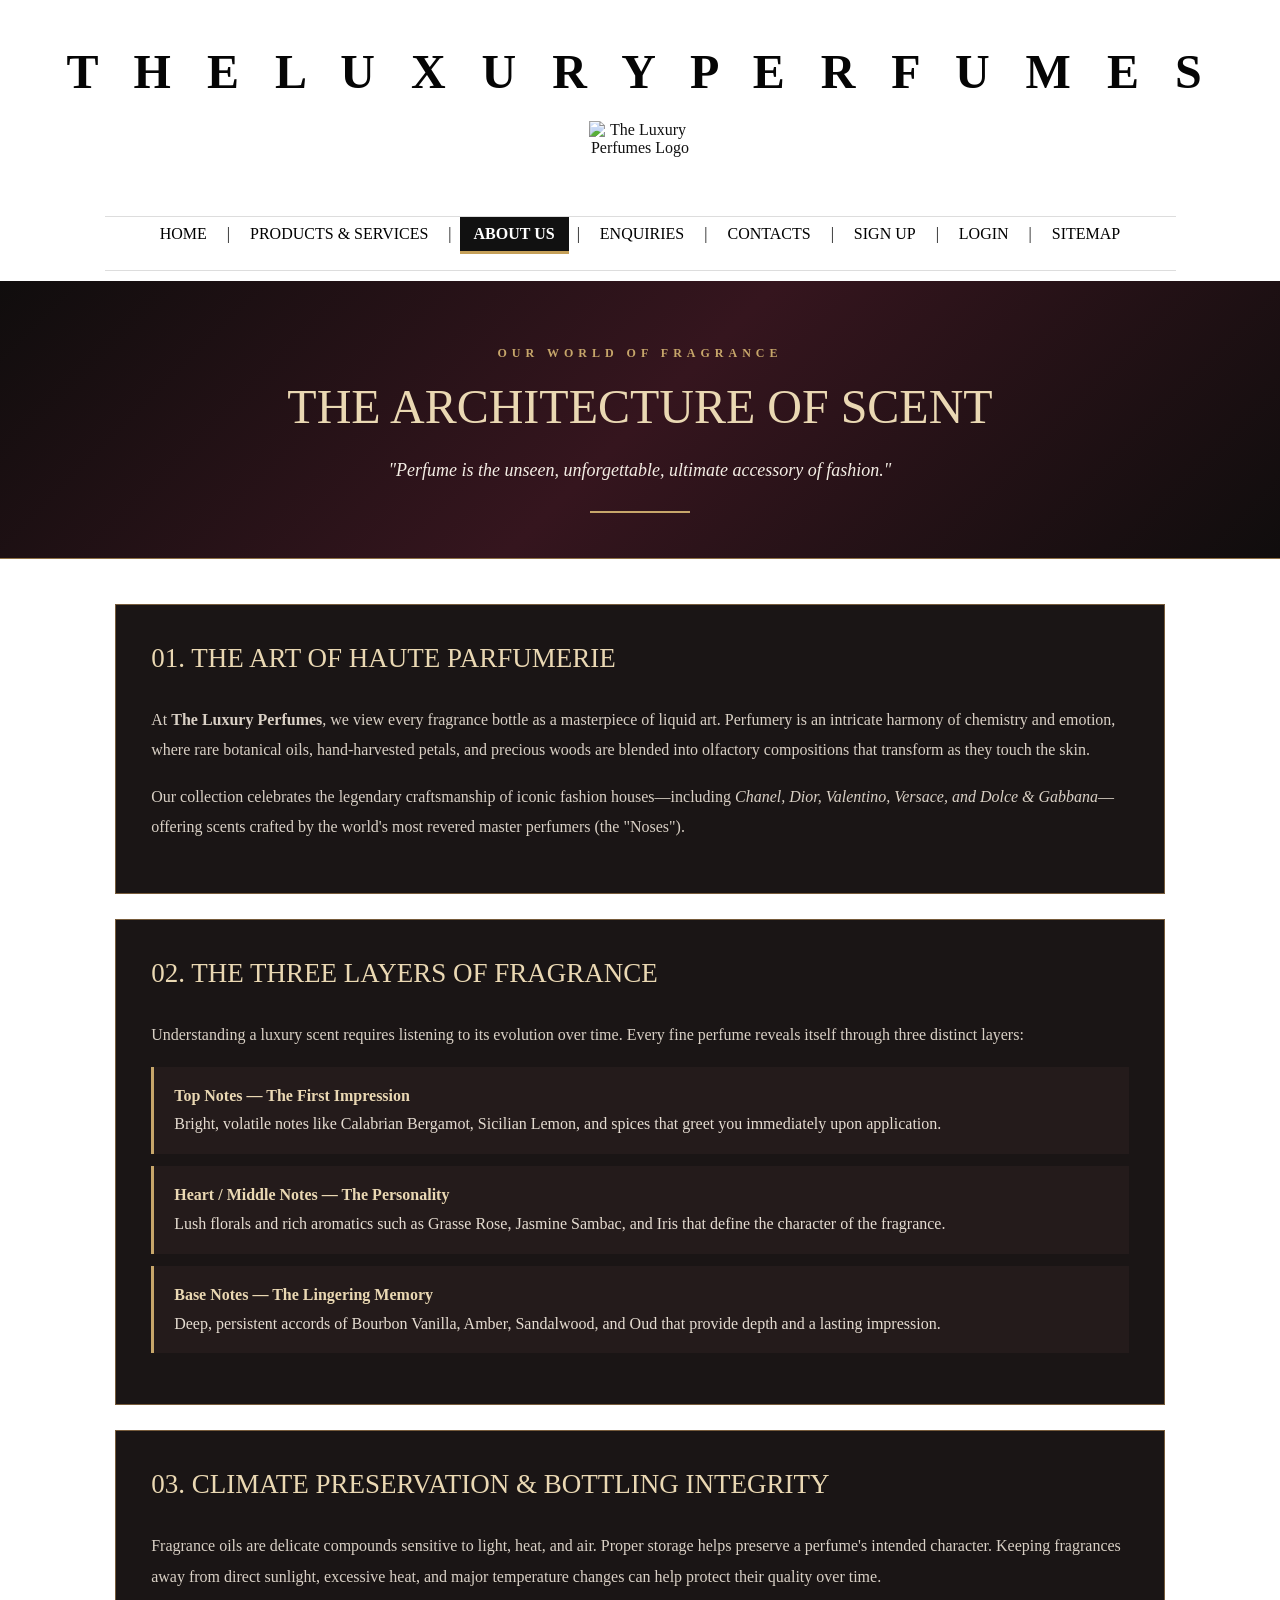
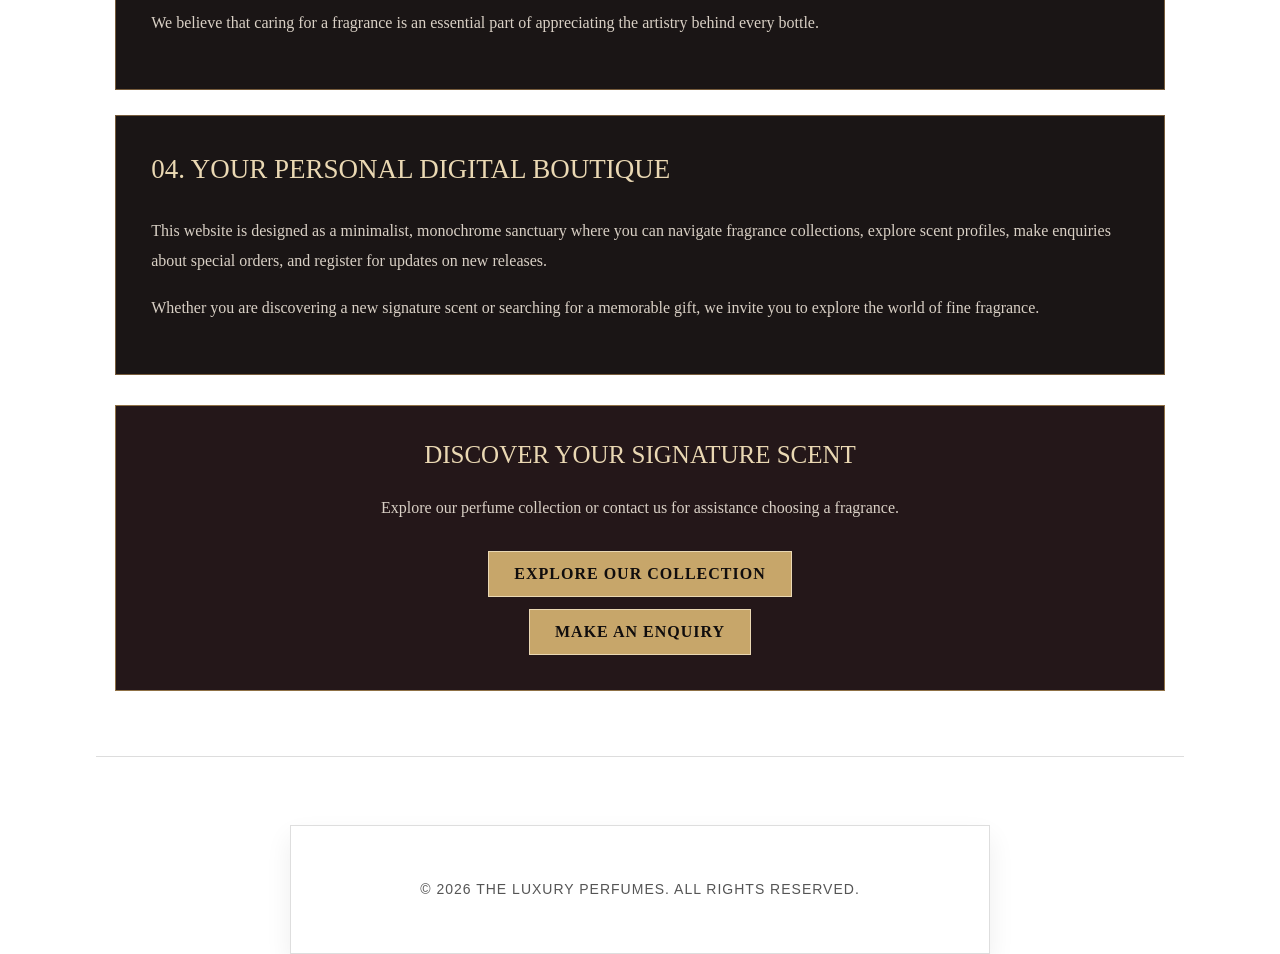
==== commit 725abbf7: "changed the case sensitive on the website logo" ====
--- a/about.html
+++ b/about.html
@@ -3,6 +3,7 @@
 <html>
 <head>
     <title>About Us | The Luxury Perfumes</title>
+
     <meta name="viewport" content="width=device-width, initial-scale=1.0">
     <link rel="stylesheet" href="CSS/style.css">
 
@@ -167,6 +168,9 @@
             }
         }
     </style>
+
+    <link rel="stylesheet" href="css/style.css">
+
 </head>
 
 <body class="about-page">
@@ -181,7 +185,7 @@
                     </font>
                 </h1>
 
-                <img src="_image/LOGO.jpg" alt="The Luxury Perfumes Logo">
+                <img src="_image/logo.jpg" alt="The Luxury Perfumes Logo">
 
                 <hr width="85%" size="1" color="#c7a66a" />
 
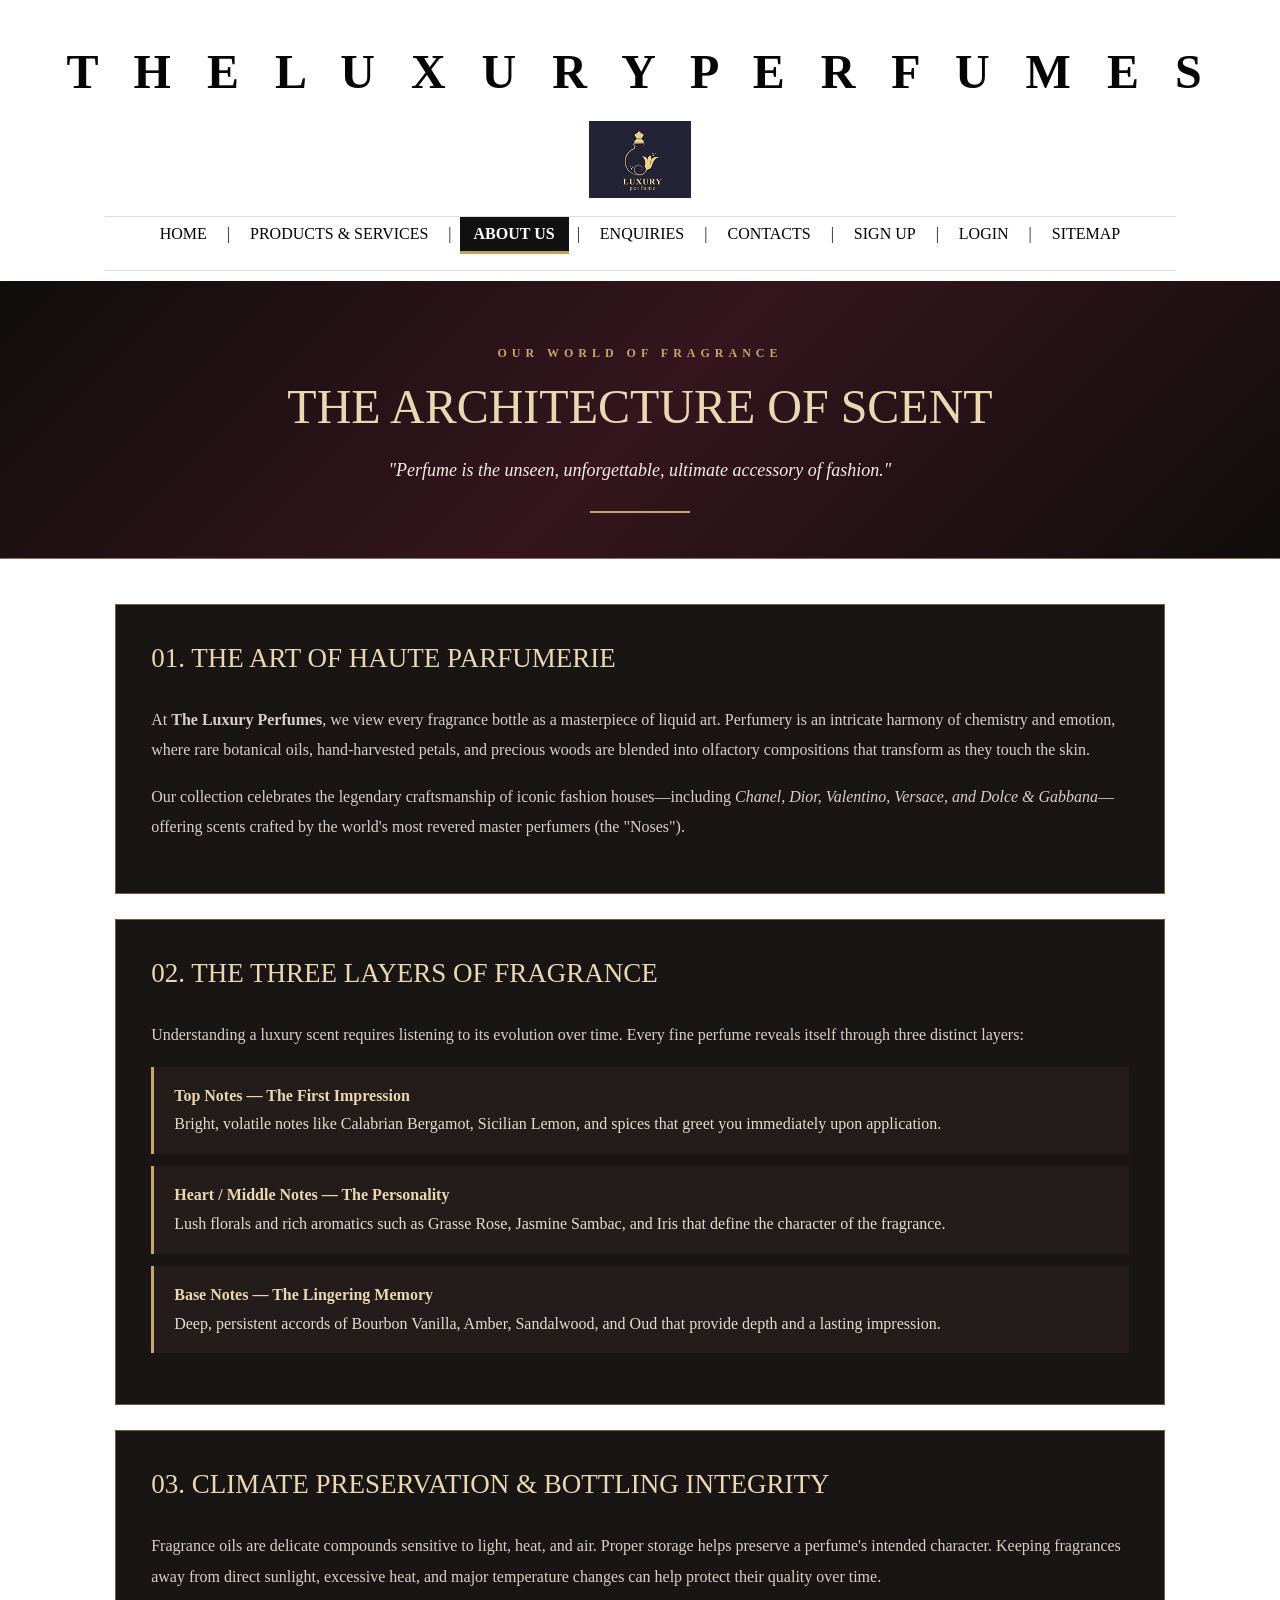
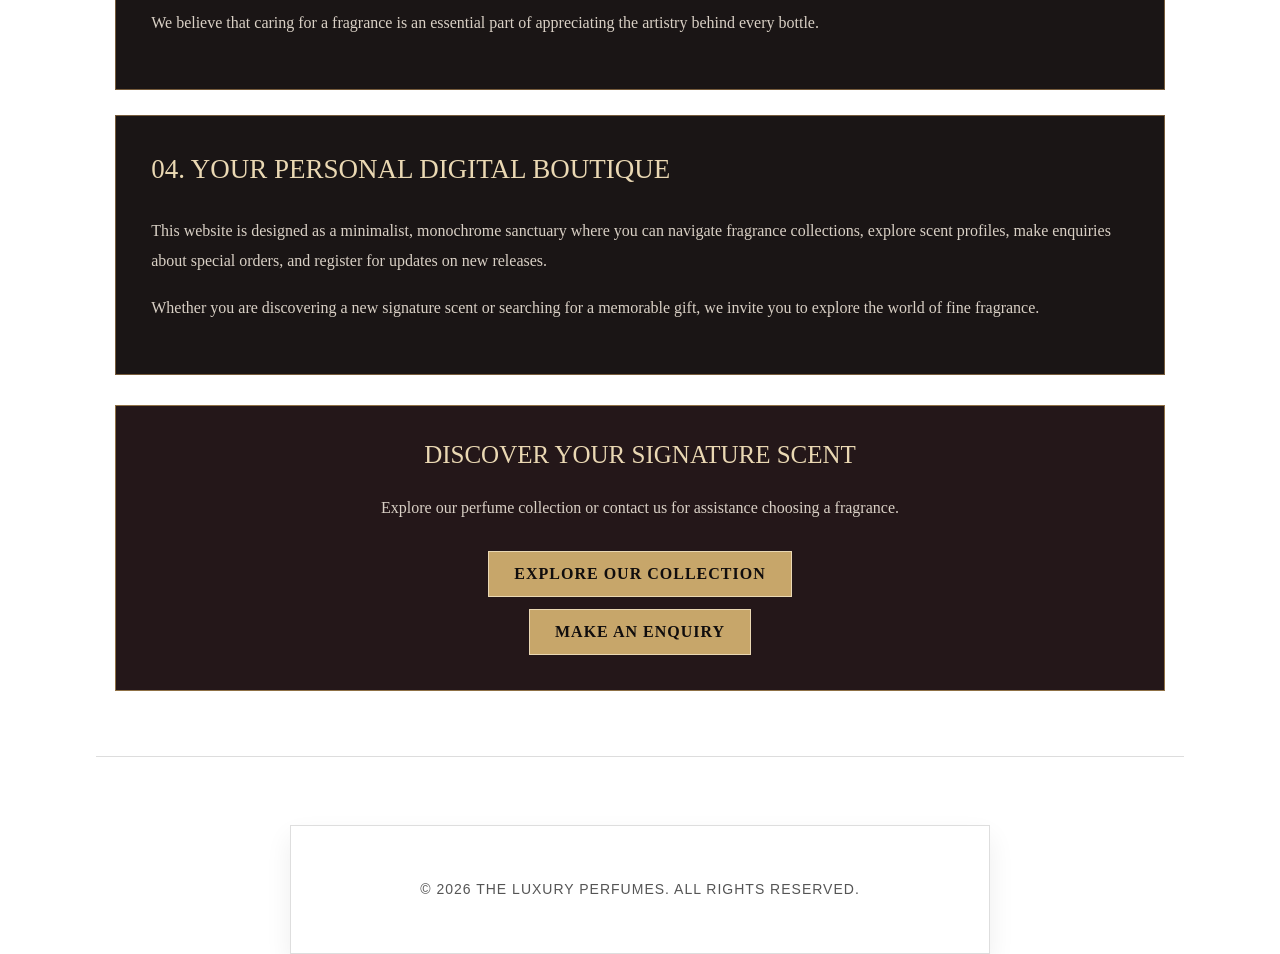
==== commit d17f8c71: "Fix broken images on GitHub Pages: rename _image to images, fix file-name casing Co-authored-by: are" ====
--- a/about.html
+++ b/about.html
@@ -169,7 +169,7 @@
         }
     </style>
 
-    <link rel="stylesheet" href="css/style.css">
+    <link rel="stylesheet" href="CSS/style.css">
 
 </head>
 
@@ -185,7 +185,7 @@
                     </font>
                 </h1>
 
-                <img src="_image/logo.jpg" alt="The Luxury Perfumes Logo">
+                <img src="images/logo.jpg" alt="The Luxury Perfumes Logo">
 
                 <hr width="85%" size="1" color="#c7a66a" />
 
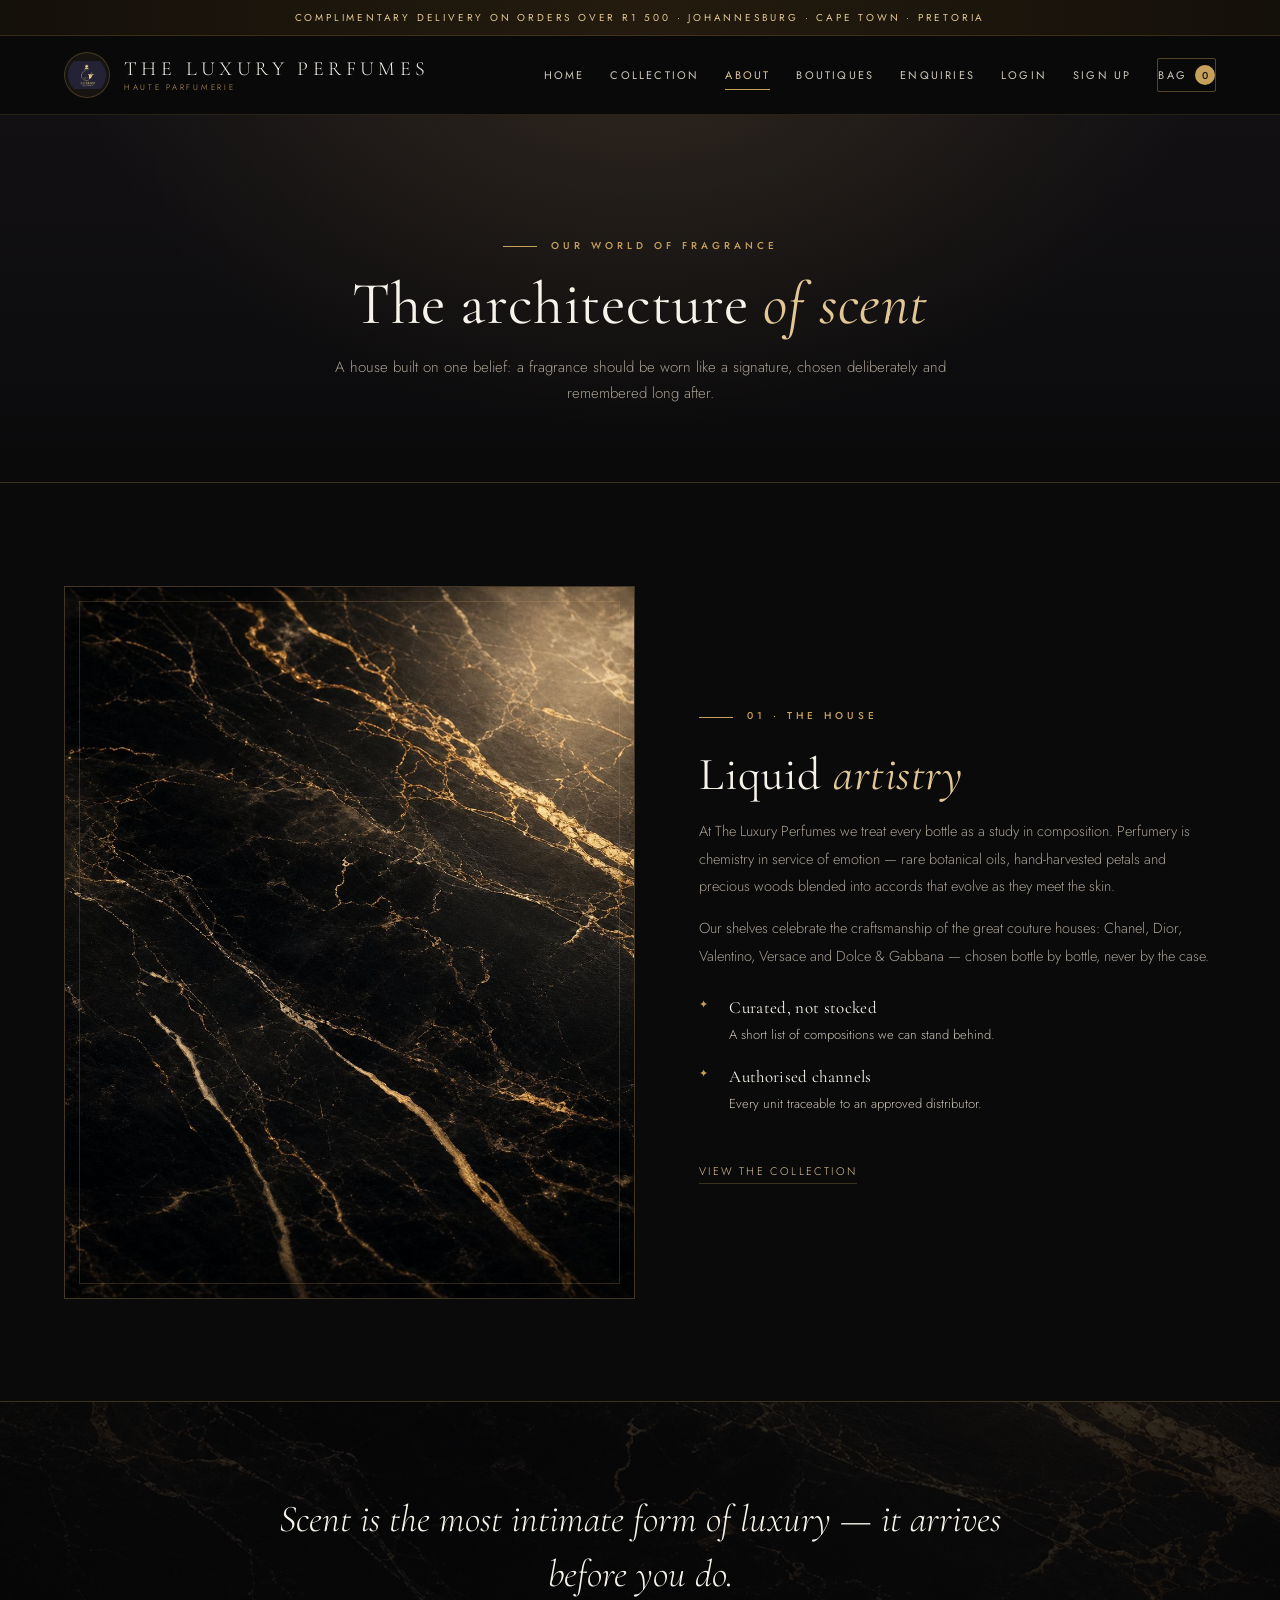
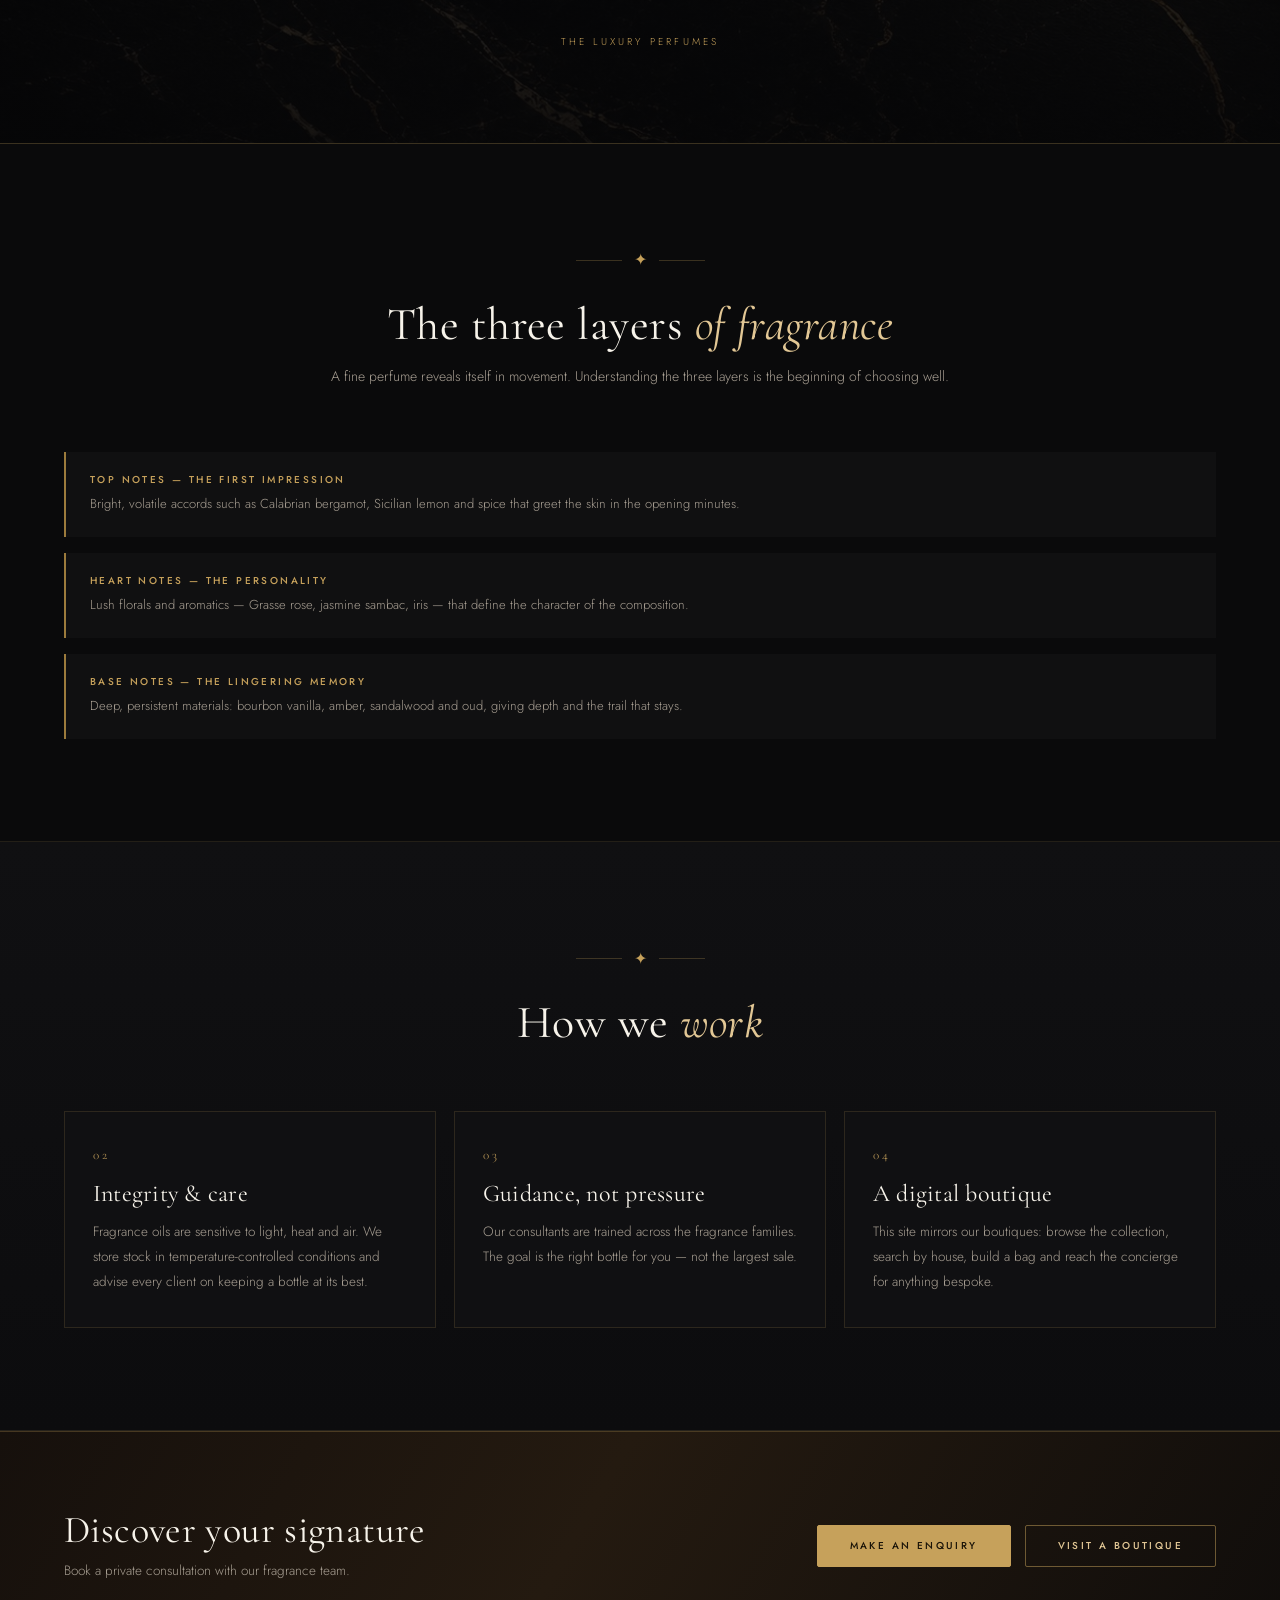
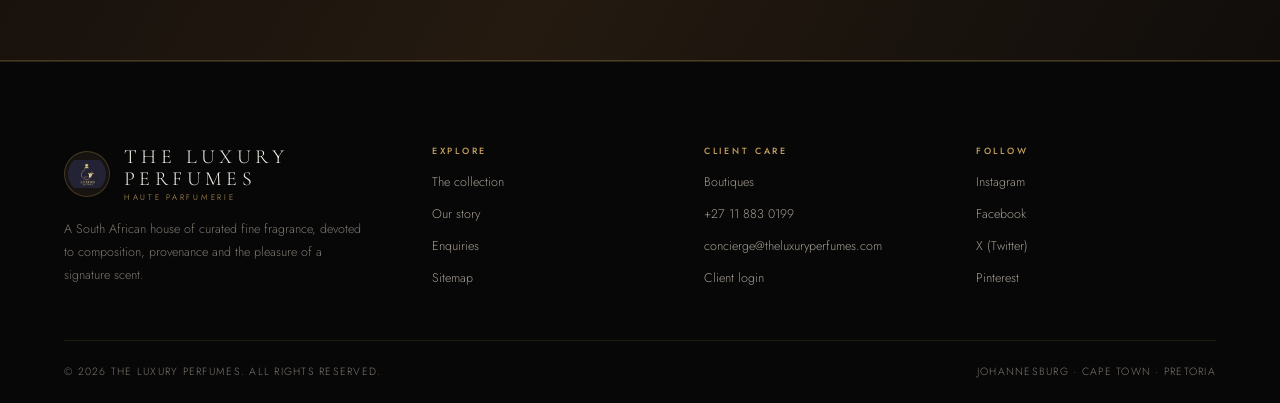
==== commit 9656db51: "Redesign: unified black-and-gold design system, rebuilt pages, working filters and cart drawer Co-au" ====
--- a/about.html
+++ b/about.html
@@ -1,358 +1,262 @@
-
 <!DOCTYPE html>
-<html>
+<html lang="en">
 <head>
+    <meta charset="UTF-8">
+    <meta name="viewport" content="width=device-width, initial-scale=1.0">
     <title>About Us | The Luxury Perfumes</title>
-
-    <meta name="viewport" content="width=device-width, initial-scale=1.0">
+    <meta name="description" content="The story behind The Luxury Perfumes — a South African house of curated haute parfumerie.">
+    <meta name="theme-color" content="#0a0a0b">
+
+    <link rel="icon" type="image/jpeg" href="images/logo.jpg">
+    <link rel="preconnect" href="https://fonts.googleapis.com">
+    <link rel="preconnect" href="https://fonts.gstatic.com" crossorigin>
+    <link href="https://fonts.googleapis.com/css2?family=Cormorant+Garamond:ital,wght@0,300;0,400;0,500;1,400&family=Jost:wght@200;300;400;500&display=swap" rel="stylesheet">
     <link rel="stylesheet" href="CSS/style.css">
-
-    <style>
-        .about-page {
-            font-family: "Times New Roman", serif;
-            color: #f4eee5;
-            background: #100d0d;
-        }
-
-        .about-hero {
-            text-align: center;
-            padding: 65px 20px 45px;
-            background: linear-gradient(135deg, #100d0d, #35151e, #100d0d);
-            border-bottom: 1px solid #8f7146;
-        }
-
-        .about-eyebrow {
-            color: #c7a66a;
-            letter-spacing: 5px;
-            font-size: 12px;
-            font-weight: bold;
-        }
-
-        .about-hero h2 {
-            color: #ead8b3;
-            font-size: clamp(30px, 5vw, 48px);
-            margin: 18px 0;
-            font-weight: normal;
-        }
-
-        .about-hero blockquote {
-            max-width: 650px;
-            margin: 20px auto;
-            color: #f4eee5;
-            font-size: 18px;
-            font-style: italic;
-            line-height: 1.8;
-        }
-
-        .about-hero hr {
-            width: 100px;
-            border: 0;
-            border-top: 2px solid #c7a66a;
-            margin: 25px auto 0;
-        }
-
-        .about-content {
-            width: 82%;
-            max-width: 1050px;
-            margin: 45px auto;
-        }
-
-        .about-card {
-            background: #1a1515;
-            border: 1px solid #765b3b;
-            padding: 35px;
-            margin-bottom: 25px;
-            box-sizing: border-box;
-        }
-
-        .about-card h3 {
-            color: #ead8b3;
-            font-size: 27px;
-            font-weight: normal;
-            margin-top: 0;
-            line-height: 1.4;
-        }
-
-        .about-card p {
-            color: #d9d0c5;
-            font-size: 16px;
-            line-height: 1.9;
-        }
-
-        .about-divider {
-            border: 0;
-            border-top: 1px solid #60482f;
-            margin: 28px 0;
-        }
-
-        .fragrance-list {
-            list-style-type: none;
-            padding-left: 0;
-        }
-
-        .fragrance-list li {
-            padding: 15px 15px 15px 20px;
-            margin: 12px 0;
-            background: #241b1b;
-            border-left: 3px solid #c7a66a;
-            color: #e5dcd1;
-            line-height: 1.8;
-        }
-
-        .fragrance-list li b {
-            color: #ead8b3;
-        }
-
-        .about-highlight {
-            text-align: center;
-            padding: 35px 20px;
-            border: 1px solid #8f7146;
-            background: #241719;
-            margin-top: 30px;
-        }
-
-        .about-highlight h3 {
-            color: #ead8b3;
-            font-size: 25px;
-            font-weight: normal;
-        }
-
-        .about-highlight p {
-            color: #d9d0c5;
-            line-height: 1.8;
-        }
-
-        .about-button {
-            display: inline-block;
-            padding: 13px 25px;
-            margin-top: 12px;
-            background: #c7a66a;
-            color: #100d0d;
-            text-decoration: none;
-            font-weight: bold;
-            letter-spacing: 1px;
-            border: 1px solid #ead8b3;
-        }
-
-        .about-button:hover {
-            background: #ead8b3;
-        }
-
-        .about-footer {
-            color: #e5dcd1;
-            text-align: center;
-            padding: 18px;
-        }
-
-        @media (max-width: 650px) {
-            .about-content {
-                width: 92%;
-                margin: 25px auto;
-            }
-
-            .about-card {
-                padding: 22px 18px;
-            }
-
-            .about-card h3 {
-                font-size: 23px;
-            }
-
-            .about-card p,
-            .fragrance-list li {
-                font-size: 15px;
-            }
-
-            .about-hero {
-                padding: 45px 16px 35px;
-            }
-        }
-    </style>
-
-    <link rel="stylesheet" href="CSS/style.css">
-
 </head>
-
-<body class="about-page">
-
-    <!-- GLOBAL HEADER & NAVIGATION -->
-    <table width="100%" cellpadding="10" cellspacing="0" border="0">
-        <tr align="center">
-            <td>
-                <h1>
-                    <font face="Times New Roman" size="7">
-                        <b>T H E  L U X U R Y  P E R F U M E S</b>
-                    </font>
-                </h1>
-
-                <img src="images/logo.jpg" alt="The Luxury Perfumes Logo">
-
-                <hr width="85%" size="1" color="#c7a66a" />
-
+<body>
+
+    <a class="skip-link" href="#main">Skip to content</a>
+
+    <div class="announce">
+        Complimentary delivery on orders over R1&nbsp;500 · Johannesburg · Cape Town · Pretoria
+    </div>
+
+    <header class="site-header" id="site-header">
+        <div class="container header-inner">
+            <a class="brand" href="index.html" aria-label="The Luxury Perfumes — home">
+                <img class="brand-mark" src="images/logo.jpg" alt="">
+                <span class="brand-text">
+                    <span class="brand-name">The Luxury Perfumes</span>
+                    <span class="brand-tag">Haute Parfumerie</span>
+                </span>
+            </a>
+
+            <button class="nav-toggle" type="button" aria-label="Open navigation"
+                    aria-expanded="false" aria-controls="primary-nav">
+                <span></span>
+            </button>
+
+            <nav class="nav" id="primary-nav" aria-label="Primary">
+                <a href="index.html">Home</a>
+                <a href="products.html">Collection</a>
+                <a href="about.html" aria-current="page">About</a>
+                <a href="contacts.html">Boutiques</a>
+                <a href="enquiries.html">Enquiries</a>
+                <a href="login.html">Login</a>
+                <a href="signup.html">Sign Up</a>
+                <a class="cart-trigger" href="products.html#lp-cart" data-cart-open>
+                    Bag <span id="lp-cart-count" aria-live="polite">0</span>
+                </a>
+            </nav>
+        </div>
+    </header>
+
+    <main id="main">
+
+        <section class="page-hero">
+            <div class="container">
+                <span class="eyebrow">Our world of fragrance</span>
+                <h1>The architecture <em>of scent</em></h1>
                 <p>
-                    <font face="Times New Roman" size="3">
-                        <a href="index.html">HOME</a> &nbsp;|&nbsp;
-                        <a href="products.html">PRODUCTS & SERVICES</a> &nbsp;|&nbsp;
-                        <a href="about.html"><b>ABOUT US</b></a> &nbsp;|&nbsp;
-                        <a href="enquiries.html">ENQUIRIES</a> &nbsp;|&nbsp;
-                        <a href="contacts.html">CONTACTS</a> &nbsp;|&nbsp;
-                        <a href="signup.html">SIGN UP</a> &nbsp;|&nbsp;
-                        <a href="login.html">LOGIN</a> &nbsp;|&nbsp;
-                        <a href="sitemap.html">SITEMAP</a>
-                    </font>
+                    A house built on one belief: a fragrance should be worn like a
+                    signature, chosen deliberately and remembered long after.
                 </p>
-
-                <hr width="85%" size="1" color="#c7a66a" />
-            </td>
-        </tr>
-    </table>
-
-    <!-- HERO SECTION -->
-    <section class="about-hero">
-        <p class="about-eyebrow">OUR WORLD OF FRAGRANCE</p>
-
-        <h2>THE ARCHITECTURE OF SCENT</h2>
-
-        <blockquote>
-            "Perfume is the unseen, unforgettable, ultimate accessory of fashion."
-        </blockquote>
-
-        <hr>
-    </section>
-
-    <!-- ABOUT CONTENT -->
-    <main class="about-content">
-
-        <!-- ART OF OLFACTION -->
-        <section class="about-card">
-            <h3>01. THE ART OF HAUTE PARFUMERIE</h3>
-
-            <p>
-                At <b>The Luxury Perfumes</b>, we view every fragrance bottle
-                as a masterpiece of liquid art. Perfumery is an intricate
-                harmony of chemistry and emotion, where rare botanical oils,
-                hand-harvested petals, and precious woods are blended into
-                olfactory compositions that transform as they touch the skin.
-            </p>
-
-            <p>
-                Our collection celebrates the legendary craftsmanship of
-                iconic fashion houses—including <i>Chanel, Dior, Valentino,
-                Versace, and Dolce &amp; Gabbana</i>—offering scents crafted
-                by the world's most revered master perfumers (the "Noses").
-            </p>
-        </section>
-
-        <!-- ANATOMY OF A FRAGRANCE -->
-        <section class="about-card">
-            <h3>02. THE THREE LAYERS OF FRAGRANCE</h3>
-
-            <p>
-                Understanding a luxury scent requires listening to its
-                evolution over time. Every fine perfume reveals itself
-                through three distinct layers:
-            </p>
-
-            <ul class="fragrance-list">
-                <li>
-                    <b>Top Notes — The First Impression</b><br>
-                    Bright, volatile notes like Calabrian Bergamot,
-                    Sicilian Lemon, and spices that greet you immediately
-                    upon application.
-                </li>
-
-                <li>
-                    <b>Heart / Middle Notes — The Personality</b><br>
-                    Lush florals and rich aromatics such as Grasse Rose,
-                    Jasmine Sambac, and Iris that define the character
-                    of the fragrance.
-                </li>
-
-                <li>
-                    <b>Base Notes — The Lingering Memory</b><br>
-                    Deep, persistent accords of Bourbon Vanilla, Amber,
-                    Sandalwood, and Oud that provide depth and a lasting
-                    impression.
-                </li>
-            </ul>
-        </section>
-
-        <!-- PRESERVATION AND AUTHENTICITY -->
-        <section class="about-card">
-            <h3>03. CLIMATE PRESERVATION &amp; BOTTLING INTEGRITY</h3>
-
-            <p>
-                Fragrance oils are delicate compounds sensitive to light,
-                heat, and air. Proper storage helps preserve a perfume's
-                intended character. Keeping fragrances away from direct
-                sunlight, excessive heat, and major temperature changes
-                can help protect their quality over time.
-            </p>
-
-            <p>
-                We believe that caring for a fragrance is an essential
-                part of appreciating the artistry behind every bottle.
-            </p>
-        </section>
-
-        <!-- WEBSITE EXPERIENCE -->
-        <section class="about-card">
-            <h3>04. YOUR PERSONAL DIGITAL BOUTIQUE</h3>
-
-            <p>
-                This website is designed as a minimalist, monochrome
-                sanctuary where you can navigate fragrance collections,
-                explore scent profiles, make enquiries about special
-                orders, and register for updates on new releases.
-            </p>
-
-            <p>
-                Whether you are discovering a new signature scent or
-                searching for a memorable gift, we invite you to explore
-                the world of fine fragrance.
-            </p>
-        </section>
-
-        <!-- CALL TO ACTION -->
-        <section class="about-highlight">
-            <h3>DISCOVER YOUR SIGNATURE SCENT</h3>
-
-            <p>
-                Explore our perfume collection or contact us for assistance
-                choosing a fragrance.
-            </p>
-
-            <a href="products.html" class="about-button">
-                EXPLORE OUR COLLECTION
-            </a>
-
-            <br>
-
-            <a href="enquiries.html" class="about-button">
-                MAKE AN ENQUIRY
-            </a>
+            </div>
+        </section>
+
+        <!-- STORY -->
+        <section class="section">
+            <div class="container feature">
+                <div class="feature-media reveal">
+                    <img src="images/texture-marble.jpg" alt="Black marble surface with gold veining" loading="lazy">
+                </div>
+                <div class="feature-body reveal">
+                    <span class="eyebrow">01 · The house</span>
+                    <h2 class="section-title">Liquid <em>artistry</em></h2>
+                    <p>
+                        At The Luxury Perfumes we treat every bottle as a study in
+                        composition. Perfumery is chemistry in service of emotion —
+                        rare botanical oils, hand-harvested petals and precious woods
+                        blended into accords that evolve as they meet the skin.
+                    </p>
+                    <p>
+                        Our shelves celebrate the craftsmanship of the great couture
+                        houses: Chanel, Dior, Valentino, Versace and Dolce &amp; Gabbana —
+                        chosen bottle by bottle, never by the case.
+                    </p>
+                    <ul class="feature-list">
+                        <li>
+                            <strong>Curated, not stocked</strong>
+                            A short list of compositions we can stand behind.
+                        </li>
+                        <li>
+                            <strong>Authorised channels</strong>
+                            Every unit traceable to an approved distributor.
+                        </li>
+                    </ul>
+                    <a class="link-underline" href="products.html">View the collection</a>
+                </div>
+            </div>
+        </section>
+
+        <!-- QUOTE -->
+        <section class="quote-panel">
+            <blockquote>
+                Scent is the most intimate form of luxury — it arrives before you do.
+            </blockquote>
+            <cite>The Luxury Perfumes</cite>
+        </section>
+
+        <!-- THE THREE LAYERS -->
+        <section class="section">
+            <div class="container">
+                <div class="section-head reveal">
+                    <div class="rule-mark">✦</div>
+                    <h2 class="section-title">The three layers <em>of fragrance</em></h2>
+                    <p class="section-sub">
+                        A fine perfume reveals itself in movement. Understanding the
+                        three layers is the beginning of choosing well.
+                    </p>
+                </div>
+
+                <ul class="layer-list reveal">
+                    <li>
+                        <h4>Top notes — the first impression</h4>
+                        <p>
+                            Bright, volatile accords such as Calabrian bergamot,
+                            Sicilian lemon and spice that greet the skin in the
+                            opening minutes.
+                        </p>
+                    </li>
+                    <li>
+                        <h4>Heart notes — the personality</h4>
+                        <p>
+                            Lush florals and aromatics — Grasse rose, jasmine sambac,
+                            iris — that define the character of the composition.
+                        </p>
+                    </li>
+                    <li>
+                        <h4>Base notes — the lingering memory</h4>
+                        <p>
+                            Deep, persistent materials: bourbon vanilla, amber,
+                            sandalwood and oud, giving depth and the trail that stays.
+                        </p>
+                    </li>
+                </ul>
+            </div>
+        </section>
+
+        <!-- PRINCIPLES -->
+        <section class="section section-alt">
+            <div class="container">
+                <div class="section-head reveal">
+                    <div class="rule-mark">✦</div>
+                    <h2 class="section-title">How we <em>work</em></h2>
+                </div>
+
+                <div class="note-grid">
+                    <article class="note-card reveal">
+                        <span class="num">02</span>
+                        <h3>Integrity &amp; care</h3>
+                        <p>
+                            Fragrance oils are sensitive to light, heat and air. We
+                            store stock in temperature-controlled conditions and advise
+                            every client on keeping a bottle at its best.
+                        </p>
+                    </article>
+
+                    <article class="note-card reveal">
+                        <span class="num">03</span>
+                        <h3>Guidance, not pressure</h3>
+                        <p>
+                            Our consultants are trained across the fragrance families.
+                            The goal is the right bottle for you — not the largest sale.
+                        </p>
+                    </article>
+
+                    <article class="note-card reveal">
+                        <span class="num">04</span>
+                        <h3>A digital boutique</h3>
+                        <p>
+                            This site mirrors our boutiques: browse the collection,
+                            search by house, build a bag and reach the concierge for
+                            anything bespoke.
+                        </p>
+                    </article>
+                </div>
+            </div>
+        </section>
+
+        <section class="vip-band">
+            <div class="container vip-inner">
+                <div>
+                    <h2>Discover your signature</h2>
+                    <p>Book a private consultation with our fragrance team.</p>
+                </div>
+                <div class="hero-actions">
+                    <a class="btn" href="enquiries.html">Make an enquiry</a>
+                    <a class="btn btn-ghost" href="contacts.html">Visit a boutique</a>
+                </div>
+            </div>
         </section>
 
     </main>
 
-    <hr width="85%" size="1" color="#c7a66a" />
-
-    <!-- FOOTER -->
-    <table width="100%" cellpadding="10" border="0">
-        <tr align="center">
-            <td class="about-footer">
-                <p>
-                    <font face="Times New Roman" size="2">
-                        &copy; 2026 THE LUXURY PERFUMES. ALL RIGHTS RESERVED.
-                    </font>
-                </p>
-            </td>
-        </tr>
-    </table>
-
-    <!-- JAVASCRIPT LINKS -->
-    <script src="js_assets/forms.js"></script>
+    <footer class="site-footer">
+        <div class="container">
+            <div class="footer-grid">
+                <div class="footer-brand">
+                    <a class="brand" href="index.html">
+                        <img class="brand-mark" src="images/logo.jpg" alt="">
+                        <span class="brand-text">
+                            <span class="brand-name">The Luxury Perfumes</span>
+                            <span class="brand-tag">Haute Parfumerie</span>
+                        </span>
+                    </a>
+                    <p>
+                        A South African house of curated fine fragrance, devoted to
+                        composition, provenance and the pleasure of a signature scent.
+                    </p>
+                </div>
+
+                <div class="footer-col">
+                    <h4>Explore</h4>
+                    <ul>
+                        <li><a href="products.html">The collection</a></li>
+                        <li><a href="about.html">Our story</a></li>
+                        <li><a href="enquiries.html">Enquiries</a></li>
+                        <li><a href="sitemap.html">Sitemap</a></li>
+                    </ul>
+                </div>
+
+                <div class="footer-col">
+                    <h4>Client care</h4>
+                    <ul>
+                        <li><a href="contacts.html">Boutiques</a></li>
+                        <li><a href="tel:+27118830199">+27 11 883 0199</a></li>
+                        <li><a href="mailto:concierge@theluxuryperfumes.com">concierge@theluxuryperfumes.com</a></li>
+                        <li><a href="login.html">Client login</a></li>
+                    </ul>
+                </div>
+
+                <div class="footer-col">
+                    <h4>Follow</h4>
+                    <ul>
+                        <li><a href="https://instagram.com" target="_blank" rel="noopener noreferrer">Instagram</a></li>
+                        <li><a href="https://facebook.com" target="_blank" rel="noopener noreferrer">Facebook</a></li>
+                        <li><a href="https://x.com" target="_blank" rel="noopener noreferrer">X (Twitter)</a></li>
+                        <li><a href="https://pinterest.com" target="_blank" rel="noopener noreferrer">Pinterest</a></li>
+                    </ul>
+                </div>
+            </div>
+
+            <div class="footer-bottom">
+                <span>&copy; <span data-year>2026</span> The Luxury Perfumes. All rights reserved.</span>
+                <span>Johannesburg · Cape Town · Pretoria</span>
+            </div>
+        </div>
+    </footer>
+
     <script src="js_assets/main.js"></script>
-
 </body>
 </html>
--- a/CSS/style.css
+++ b/CSS/style.css
@@ -1,1639 +1,2124 @@
 /* =========================================================
-   THE LUXURY PERFUMES
-   ORIGINAL CSS + LUXURY PRODUCT PAGE DESIGN
+   THE LUXURY PERFUMES — DESIGN SYSTEM
+   A single, consistent visual language for every page.
+   1. Tokens          5. Hero           9.  Catalogue
+   2. Reset/Base      6. Sections      10.  Cart drawer
+   3. Header/Nav      7. Cards         11.  Forms
+   4. Buttons         8. Split/Feature 12.  Footer / Responsive
    ========================================================= */
 
-
 /* =========================
-   GLOBAL RESET
+   1. DESIGN TOKENS
    ========================= */
 
-* {
+:root {
+    /* Surfaces */
+    --ink: #0a0a0b;
+    --ink-2: #101012;
+    --panel: #16161a;
+    --panel-2: #1c1c21;
+    --ivory: #f7f3ea;
+    --paper: #fcfaf5;
+
+    /* Metal */
+    --gold: #c6a15b;
+    --gold-soft: #e2c795;
+    --gold-deep: #9c7b3c;
+    --gold-line: rgba(198, 161, 91, 0.26);
+    --gold-glow: rgba(198, 161, 91, 0.14);
+
+    /* Type colours */
+    --text: #ece6db;
+    --muted: #a79e92;
+    --faint: #7d766d;
+    --ink-text: #201c17;
+    --ink-muted: #5f574d;
+
+    /* Fonts */
+    --serif: "Cormorant Garamond", "Playfair Display", Georgia,
+             "Times New Roman", serif;
+    --sans: "Jost", "Helvetica Neue", Helvetica, Arial, sans-serif;
+
+    /* Rhythm */
+    --space-1: 8px;
+    --space-2: 16px;
+    --space-3: 24px;
+    --space-4: 40px;
+    --space-5: 64px;
+    --space-6: 96px;
+    --radius: 2px;
+    --header-h: 78px;
+    --ease: cubic-bezier(0.22, 0.61, 0.36, 1);
+}
+
+/* =========================
+   2. RESET & BASE
+   ========================= */
+
+*,
+*::before,
+*::after {
     box-sizing: border-box;
 }
 
 html {
     scroll-behavior: smooth;
+    -webkit-text-size-adjust: 100%;
+    scroll-padding-top: calc(var(--header-h) + 24px);
 }
 
 body {
     margin: 0;
+    background: var(--ink);
+    color: var(--text);
+    font-family: var(--sans);
+    font-size: 16px;
+    font-weight: 300;
+    line-height: 1.7;
+    -webkit-font-smoothing: antialiased;
+    overflow-x: hidden;
+}
+
+body.no-scroll {
+    overflow: hidden;
+}
+
+h1, h2, h3, h4 {
+    margin: 0;
+    font-family: var(--serif);
+    font-weight: 400;
+    line-height: 1.15;
+    letter-spacing: 0.01em;
+    color: var(--ivory);
+}
+
+p {
+    margin: 0 0 1em;
+}
+
+p:last-child {
+    margin-bottom: 0;
+}
+
+a {
+    color: var(--gold);
+    text-decoration: none;
+    transition: color 0.2s var(--ease);
+}
+
+a:hover {
+    color: var(--gold-soft);
+}
+
+img {
+    display: block;
+    max-width: 100%;
+    height: auto;
+}
+
+ul {
+    margin: 0;
     padding: 0;
-    background: #ffffff !important;
-    color: #111111 !important;
-    font-family: Arial, Helvetica, sans-serif;
-}
-
-h1, h2, h3, h4, p {
-    margin-top: 0;
-}
-
-
-/* =========================================================
-   ORIGINAL HOMEPAGE HEADER
-   ========================================================= */
-
-body > table:first-of-type {
-    width: 100%;
-    margin: 0 auto;
-    padding: 25px 0 0;
-}
-
-body > table:first-of-type td {
-    padding: 10px;
-}
-
-body > table:first-of-type h1 {
-    margin: 8px 0 12px;
-    font-family: "Times New Roman", Georgia, serif;
-    font-size: 40px !important;
-    font-weight: bold;
-    letter-spacing: 12px;
-    line-height: 1.2;
-    color: #050505;
-}
-
-body > table:first-of-type h1 + p {
-    margin: 0 0 18px;
-}
-
-body > table:first-of-type h1 + p font {
-    font-family: Arial, Helvetica, sans-serif !important;
-    font-size: 10px !important;
-    font-style: italic;
-    letter-spacing: 3px;
-    color: #777777;
-}
-
-body > table:first-of-type img {
-    display: block;
-    width: 102px;
-    height: 78px;
-    object-fit: contain;
-    margin: 20px auto 17px;
-}
-
-body > table:first-of-type hr {
-    width: 85% !important;
+    list-style: none;
+}
+
+hr {
     height: 1px;
     border: 0;
-    border-top: 1px solid #dddddd;
-    margin: 0 auto;
-}
-
-
-/* =========================================================
-   ORIGINAL NAVIGATION
-   ========================================================= */
-
-body > table:first-of-type td > p:nth-of-type(2) {
-    margin: 17px auto;
+    background: var(--gold-line);
+    margin: var(--space-4) 0;
+}
+
+::selection {
+    background: var(--gold);
+    color: var(--ink);
+}
+
+:focus-visible {
+    outline: 2px solid var(--gold-soft);
+    outline-offset: 3px;
+}
+
+.container {
+    width: min(1220px, 90%);
+    margin-inline: auto;
+}
+
+.visually-hidden {
+    position: absolute !important;
+    width: 1px;
+    height: 1px;
+    padding: 0;
+    margin: -1px;
+    overflow: hidden;
+    clip: rect(0 0 0 0);
     white-space: nowrap;
-}
-
-body > table:first-of-type td > p:nth-of-type(2) a {
-    display: inline-block;
+    border: 0;
+}
+
+.skip-link {
+    position: absolute;
+    top: -60px;
+    left: 16px;
+    z-index: 200;
+    padding: 10px 18px;
+    background: var(--gold);
+    color: var(--ink);
+    font-size: 12px;
+    letter-spacing: 1px;
+    text-transform: uppercase;
+}
+
+.skip-link:focus {
+    top: 12px;
+}
+
+/* =========================
+   3. ANNOUNCEMENT + HEADER
+   ========================= */
+
+.announce {
+    padding: 9px 16px;
+    background: linear-gradient(90deg, #14100a, #241b0e 50%, #14100a);
+    border-bottom: 1px solid rgba(198, 161, 91, 0.18);
+    color: var(--gold-soft);
+    font-size: 10px;
+    font-weight: 400;
+    letter-spacing: 0.28em;
+    text-align: center;
+    text-transform: uppercase;
+}
+
+.site-header {
+    position: sticky;
+    top: 0;
+    z-index: 90;
+    background: rgba(10, 10, 11, 0.86);
+    backdrop-filter: blur(14px) saturate(120%);
+    border-bottom: 1px solid rgba(198, 161, 91, 0.16);
+    transition: background 0.3s var(--ease), box-shadow 0.3s var(--ease);
+}
+
+.site-header.is-scrolled {
+    background: rgba(8, 8, 9, 0.97);
+    box-shadow: 0 18px 40px rgba(0, 0, 0, 0.5);
+}
+
+.header-inner {
+    display: flex;
+    align-items: center;
+    justify-content: space-between;
+    gap: var(--space-3);
+    min-height: var(--header-h);
+}
+
+.brand {
+    display: flex;
+    align-items: center;
+    gap: 14px;
+    color: var(--ivory);
+    min-width: 0;
+}
+
+.brand:hover {
+    color: var(--ivory);
+}
+
+.brand-mark {
+    width: 46px;
+    height: 46px;
+    flex: 0 0 auto;
+    border-radius: 50%;
+    object-fit: contain;
+    background: #171310;
+    border: 1px solid var(--gold-line);
+    padding: 3px;
+}
+
+.brand-text {
+    display: flex;
+    flex-direction: column;
+    line-height: 1.1;
+}
+
+.brand-name {
+    font-family: var(--serif);
+    font-size: 20px;
+    letter-spacing: 0.22em;
+    text-transform: uppercase;
+    color: var(--ivory);
+}
+
+.brand-tag {
+    margin-top: 3px;
+    font-size: 8px;
+    letter-spacing: 0.34em;
+    text-transform: uppercase;
+    color: var(--gold);
+}
+
+.nav {
+    display: flex;
+    align-items: center;
+    gap: 26px;
+}
+
+.nav a {
     position: relative;
-    padding: 9px 14px;
-    color: #080808;
-    text-decoration: none;
-    font-family: Arial, Helvetica, sans-serif !important;
-    font-size: 11px !important;
-    font-weight: 600;
-    letter-spacing: 1.4px;
-    text-transform: uppercase;
-    transition: 0.2s ease;
-}
-
-body > table:first-of-type td > p:nth-of-type(2) a:not(:last-child)::after {
-    content: "|";
-    position: absolute;
-    right: -11px;
-    top: 8px;
-    color: #b89c48;
-    font-size: 12px;
-    font-weight: normal;
-}
-
-body > table:first-of-type td > p:nth-of-type(2) a:hover {
-    color: #b49745;
-}
-
-body > table:first-of-type td > p:nth-of-type(2) a:first-child {
-    padding: 10px 17px;
-    background: #111111;
-    color: #ffffff;
-}
-
-body > table:first-of-type td > p:nth-of-type(2) a:first-child::before {
+    padding: 6px 0;
+    color: #cfc7ba;
+    font-size: 11px;
+    font-weight: 400;
+    letter-spacing: 0.2em;
+    text-transform: uppercase;
+    white-space: nowrap;
+}
+
+.nav a::after {
     content: "";
     position: absolute;
     left: 0;
     right: 0;
     bottom: 0;
-    height: 2px;
-    background: #b49745;
-}
-
-body > table:first-of-type + br {
+    height: 1px;
+    background: var(--gold);
+    transform: scaleX(0);
+    transform-origin: left;
+    transition: transform 0.3s var(--ease);
+}
+
+.nav a:hover,
+.nav a:focus-visible,
+.nav a[aria-current="page"] {
+    color: var(--gold-soft);
+}
+
+.nav a:hover::after,
+.nav a[aria-current="page"]::after {
+    transform: scaleX(1);
+}
+
+.nav a[aria-current="page"] {
+    color: var(--gold-soft);
+}
+
+.nav-toggle {
+    display: none;
+    width: 44px;
+    height: 44px;
+    padding: 0;
+    border: 1px solid var(--gold-line);
+    background: transparent;
+    cursor: pointer;
+}
+
+.nav-toggle span,
+.nav-toggle span::before,
+.nav-toggle span::after {
     display: block;
-    height: 20px;
+    width: 18px;
+    height: 1px;
+    margin: 0 auto;
+    background: var(--gold-soft);
+    transition: transform 0.25s var(--ease), opacity 0.2s;
+}
+
+.nav-toggle span::before,
+.nav-toggle span::after {
     content: "";
-}
-
-
-/* =========================================================
-   ORIGINAL HOMEPAGE HERO
-   ========================================================= */
-
-body > table:nth-of-type(2) {
-    width: 51% !important;
-    max-width: 900px;
-    min-width: 700px;
-    margin: 68px auto 0 !important;
-    border: 1px solid #dedede !important;
-    background: #ffffff;
-    box-shadow: 0 12px 25px rgba(0, 0, 0, 0.07);
-}
-
-body > table:nth-of-type(2) > tbody > tr > td {
-    padding: 49px 24px !important;
-    border: 0 !important;
-}
-
-body > table:nth-of-type(2) > tbody > tr > td::before {
+    position: relative;
+}
+
+.nav-toggle span::before {
+    top: -6px;
+}
+
+.nav-toggle span::after {
+    top: 5px;
+}
+
+/* =========================
+   4. BUTTONS & LINKS
+   ========================= */
+
+.btn {
+    display: inline-flex;
+    align-items: center;
+    justify-content: center;
+    gap: 10px;
+    padding: 15px 32px;
+    border: 1px solid var(--gold);
+    border-radius: var(--radius);
+    background: var(--gold);
+    color: #191308;
+    font-family: var(--sans);
+    font-size: 10px;
+    font-weight: 500;
+    letter-spacing: 0.24em;
+    line-height: 1;
+    text-transform: uppercase;
+    cursor: pointer;
+    transition: background 0.25s var(--ease), color 0.25s var(--ease),
+                border-color 0.25s var(--ease), transform 0.25s var(--ease);
+}
+
+.btn:hover {
+    background: var(--gold-soft);
+    border-color: var(--gold-soft);
+    color: #191308;
+    transform: translateY(-1px);
+}
+
+.btn-ghost {
+    background: transparent;
+    color: var(--gold-soft);
+    border-color: rgba(198, 161, 91, 0.5);
+}
+
+.btn-ghost:hover {
+    background: rgba(198, 161, 91, 0.1);
+    color: var(--gold-soft);
+    border-color: var(--gold);
+}
+
+.btn-block {
+    width: 100%;
+}
+
+.btn:disabled {
+    opacity: 0.4;
+    cursor: not-allowed;
+    transform: none;
+}
+
+.link-underline {
+    display: inline-block;
+    padding-bottom: 3px;
+    border-bottom: 1px solid var(--gold-line);
+    color: var(--gold-soft);
+    font-size: 11px;
+    letter-spacing: 0.2em;
+    text-transform: uppercase;
+}
+
+.link-underline:hover {
+    border-color: var(--gold);
+    color: var(--gold-soft);
+}
+
+/* =========================
+   5. HEROES
+   ========================= */
+
+.hero {
+    position: relative;
+    display: flex;
+    align-items: center;
+    min-height: min(88vh, 780px);
+    padding: clamp(70px, 11vw, 140px) 0;
+    overflow: hidden;
+    isolation: isolate;
+    border-bottom: 1px solid var(--gold-line);
+}
+
+.hero::before {
     content: "";
+    position: absolute;
+    inset: 0;
+    z-index: -2;
+    background:
+        linear-gradient(100deg, rgba(8, 8, 9, 0.97) 8%,
+            rgba(8, 8, 9, 0.78) 46%, rgba(8, 8, 9, 0.42) 100%),
+        url("../images/texture-silk.jpg") center / cover no-repeat;
+}
+
+.hero::after {
+    content: "";
+    position: absolute;
+    inset: auto 0 0;
+    height: 45%;
+    z-index: -1;
+    background: linear-gradient(to top, var(--ink), transparent);
+}
+
+.hero-inner {
+    width: min(1220px, 90%);
+    margin-inline: auto;
+}
+
+.hero-copy {
+    max-width: 660px;
+}
+
+.eyebrow,
+.kicker {
+    display: inline-block;
+    margin-bottom: var(--space-3);
+    color: var(--gold);
+    font-family: var(--sans);
+    font-size: 10px;
+    font-weight: 500;
+    letter-spacing: 0.4em;
+    text-transform: uppercase;
+}
+
+.eyebrow::before {
+    content: "";
+    display: inline-block;
+    width: 34px;
+    height: 1px;
+    margin-right: 14px;
+    background: var(--gold);
+    vertical-align: middle;
+}
+
+.hero h1 {
+    margin-bottom: var(--space-3);
+    font-size: clamp(44px, 6.6vw, 86px);
+    line-height: 1.02;
+    letter-spacing: -0.01em;
+}
+
+.hero h1 em {
     display: block;
+    font-style: italic;
+    color: var(--gold-soft);
+}
+
+.hero-sub {
+    max-width: 520px;
+    margin-bottom: var(--space-4);
+    color: #c9c1b4;
+    font-size: clamp(14px, 1.35vw, 16px);
+    font-weight: 300;
+    line-height: 1.85;
+}
+
+.hero-actions {
+    display: flex;
+    flex-wrap: wrap;
+    gap: 14px;
+}
+
+.hero-meta {
+    display: flex;
+    flex-wrap: wrap;
+    gap: 12px 34px;
+    margin-top: var(--space-5);
+    padding-top: var(--space-3);
+    border-top: 1px solid rgba(198, 161, 91, 0.18);
+}
+
+.hero-meta li {
+    color: var(--muted);
+    font-size: 10px;
+    letter-spacing: 0.22em;
+    text-transform: uppercase;
+}
+
+.hero-meta li::before {
+    content: "✦";
+    margin-right: 9px;
+    color: var(--gold);
+    font-size: 9px;
+}
+
+/* Compact hero for inner pages */
+.page-hero {
+    position: relative;
+    padding: clamp(64px, 9vw, 116px) 0 clamp(48px, 6vw, 76px);
+    text-align: center;
+    border-bottom: 1px solid var(--gold-line);
+    overflow: hidden;
+    isolation: isolate;
+}
+
+.page-hero::before {
+    content: "";
     position: absolute;
-}
-
-body > table:nth-of-type(2) h2 {
-    margin: 0 auto 23px;
+    inset: 0;
+    z-index: -2;
+    background:
+        radial-gradient(ellipse at 50% -20%, rgba(198, 161, 91, 0.16), transparent 62%),
+        linear-gradient(180deg, #121013, var(--ink));
+}
+
+.page-hero h1 {
+    margin-bottom: var(--space-2);
+    font-size: clamp(34px, 5vw, 60px);
+}
+
+.page-hero h1 em {
+    font-style: italic;
+    color: var(--gold-soft);
+}
+
+.page-hero p {
+    max-width: 620px;
+    margin-inline: auto;
+    color: var(--muted);
+    font-size: 15px;
+}
+
+.page-hero .eyebrow {
+    margin-bottom: var(--space-2);
+}
+
+/* =========================
+   6. SECTIONS
+   ========================= */
+
+.section {
+    padding: clamp(64px, 8vw, 118px) 0;
+}
+
+.section-tight {
+    padding: clamp(48px, 6vw, 80px) 0;
+}
+
+.section-alt {
+    background: linear-gradient(180deg, var(--ink-2), #0c0c0e);
+    border-block: 1px solid rgba(198, 161, 91, 0.12);
+}
+
+.section-head {
     max-width: 700px;
-    font-family: "Times New Roman", Georgia, serif;
-    font-size: 36px !important;
-    font-weight: normal;
-    line-height: 1.5;
-    letter-spacing: 6px;
-    color: #050505;
-}
-
-body > table:nth-of-type(2) p {
-    max-width: 670px;
-    margin: 0 auto;
-    font-family: Arial, Helvetica, sans-serif !important;
-    font-size: 14px !important;
-    line-height: 1.8;
-    color: #555555;
-}
-
-body > table:nth-of-type(2) p font {
-    font-family: Arial, Helvetica, sans-serif !important;
-    font-size: 14px !important;
-    color: #555555;
-}
-
-body > table:nth-of-type(2) p:nth-of-type(2) {
-    margin-top: 42px;
-}
-
-body > table:nth-of-type(2) p:nth-of-type(2) a {
-    display: inline-block;
-    padding: 15px 28px;
-    background: #111111;
-    color: #ffffff;
-    border: 1px solid #111111;
-    text-decoration: none;
-    font-family: Arial, Helvetica, sans-serif !important;
-    font-size: 11px !important;
-    font-weight: bold;
-    letter-spacing: 1.5px;
-    text-transform: uppercase;
-    transition: all 0.25s ease;
-}
-
-body > table:nth-of-type(2) p:nth-of-type(2) a:hover {
-    background: #ffffff;
-    color: #111111;
-}
-
-
-/* =========================================================
-   ORIGINAL FEATURED HOUSES
-   ========================================================= */
-
-body > table:nth-of-type(3) {
-    width: 55% !important;
-    max-width: 930px;
-    margin: 126px auto 0 !important;
-    border: 0 !important;
-}
-
-body > table:nth-of-type(3) h3 {
-    margin: 0 0 18px;
-    font-family: "Times New Roman", Georgia, serif;
-    font-size: 28px !important;
-    font-weight: bold;
-    letter-spacing: 5px;
-    text-transform: uppercase;
-    color: #111111;
-}
-
-body > table:nth-of-type(3) tr:first-child hr {
-    width: 64px !important;
+    margin: 0 auto clamp(38px, 5vw, 62px);
+    text-align: center;
+}
+
+.section-head.left {
+    margin-inline: 0;
+    text-align: left;
+}
+
+.section-title {
+    margin-bottom: 14px;
+    font-size: clamp(28px, 3.9vw, 46px);
+}
+
+.section-title em {
+    font-style: italic;
+    color: var(--gold-soft);
+}
+
+.section-sub {
+    color: var(--muted);
+    font-size: 14px;
+    line-height: 1.85;
+}
+
+.rule-mark {
+    display: flex;
+    align-items: center;
+    justify-content: center;
+    gap: 12px;
+    margin-bottom: var(--space-3);
+    color: var(--gold);
+}
+
+.rule-mark::before,
+.rule-mark::after {
+    content: "";
+    width: 46px;
     height: 1px;
-    border: 0;
-    border-top: 1px solid #c5a646;
-    margin: 0 auto;
-}
-
-body > table:nth-of-type(3) > tbody > tr:nth-child(2) > td {
-    padding: 0 8px;
-    vertical-align: top;
-}
-
-body > table:nth-of-type(3) > tbody > tr:nth-child(2) > td > table {
-    width: 95% !important;
-    margin: 0 auto;
-    min-height: 250px;
-    border: 1px solid #dedede !important;
-    background: #ffffff;
-}
-
-body > table:nth-of-type(3) > tbody > tr:nth-child(2) > td > table td {
-    padding: 33px 21px !important;
-    border: 0 !important;
-}
-
-body > table:nth-of-type(3) > tbody > tr:nth-child(2) > td > table td::after {
-    content: "";
-    display: block;
-    position: absolute;
-}
-
-body > table:nth-of-type(3) h4 {
-    margin: 0 0 14px;
-    font-family: "Times New Roman", Georgia, serif;
-    font-size: 17px !important;
-    font-weight: bold;
-    letter-spacing: 4px;
-    text-transform: uppercase;
-    color: #111111;
-}
-
-body > table:nth-of-type(3) h4 + p {
-    margin: 0 0 21px;
-}
-
-body > table:nth-of-type(3) h4 + p font {
-    font-family: "Times New Roman", Georgia, serif !important;
-    font-size: 12px !important;
-    font-style: italic;
-    color: #666666;
-}
-
-body > table:nth-of-type(3) h4 + p + p {
-    max-width: 230px;
-    margin: 0 auto;
-    font-family: Arial, Helvetica, sans-serif !important;
-    font-size: 12px !important;
-    line-height: 1.75;
-    color: #444444;
-}
-
-body > table:nth-of-type(3) h4 + p + p font {
-    font-family: Arial, Helvetica, sans-serif !important;
-    font-size: 12px !important;
-    line-height: 1.75;
-    color: #444444;
-}
-
-body > table:nth-of-type(3) h4 + p + p + p {
-    margin: 20px 0 0;
-}
-
-body > table:nth-of-type(3) h4 + p + p + p a {
-    color: #111111;
-    text-decoration: none;
-    font-family: Arial, Helvetica, sans-serif;
-    font-size: 10px;
-    font-weight: bold;
-    letter-spacing: 1.3px;
-    text-transform: uppercase;
-    transition: color 0.2s ease;
-}
-
-body > table:nth-of-type(3) h4 + p + p + p a:hover {
-    color: #b49745;
-}
-
-
-/* =========================================================
-   ORIGINAL FOOTER
-   ========================================================= */
-
-body > hr {
-    width: 85% !important;
-    margin-top: 65px;
-    border: 0;
-    border-top: 1px solid #dddddd;
-}
-
-body > table:last-of-type {
-    width: 100%;
-    margin-top: 5px;
-}
-
-body > table:last-of-type p {
-    margin: 0;
-    font-family: Arial, Helvetica, sans-serif !important;
-    font-size: 10px !important;
-    letter-spacing: 1px;
-    color: #777777;
-}
-
-
-/* =========================================================
-   ORIGINAL RESPONSIVE DESIGN
-   ========================================================= */
-
-@media screen and (max-width: 1100px) {
-    body > table:first-of-type h1 {
-        font-size: 34px !important;
-        letter-spacing: 9px;
-    }
-
-    body > table:nth-of-type(2) {
-        width: 70% !important;
-    }
-
-    body > table:nth-of-type(3) {
-        width: 75% !important;
-    }
-}
-
-@media screen and (max-width: 800px) {
-    body > table:first-of-type h1 {
-        font-size: 26px !important;
-        letter-spacing: 6px;
-    }
-
-    body > table:first-of-type img {
-        width: 90px;
-        height: 70px;
-    }
-
-    body > table:first-of-type td > p:nth-of-type(2) {
-        white-space: normal;
-    }
-
-    body > table:first-of-type td > p:nth-of-type(2) a {
-        margin: 3px 2px;
-        padding: 7px 8px;
-        font-size: 9px !important;
-    }
-
-    body > table:first-of-type td > p:nth-of-type(2) a:not(:last-child)::after {
-        display: none;
-    }
-
-    body > table:nth-of-type(2) {
-        width: 88% !important;
-        min-width: 0;
-        margin-top: 45px !important;
-    }
-
-    body > table:nth-of-type(2) h2 {
-        font-size: 28px !important;
-        letter-spacing: 4px;
-    }
-
-    body > table:nth-of-type(3) {
-        width: 90% !important;
-        margin-top: 80px !important;
-    }
-
-    body > table:nth-of-type(3) > tbody > tr:nth-child(2) {
-        display: block;
-    }
-
-    body > table:nth-of-type(3) > tbody > tr:nth-child(2) > td {
-        display: block;
-        width: 100% !important;
-        padding: 10px !important;
-    }
-
-    body > table:nth-of-type(3) > tbody > tr:nth-child(2) > td > table {
-        width: 100% !important;
-    }
-}
-
-@media screen and (max-width: 500px) {
-    body > table:first-of-type h1 {
-        font-size: 19px !important;
-        letter-spacing: 4px;
-    }
-
-    body > table:first-of-type h1 + p font {
-        font-size: 8px !important;
-        letter-spacing: 2px;
-    }
-
-    body > table:nth-of-type(2) {
-        width: 94% !important;
-    }
-
-    body > table:nth-of-type(2) > tbody > tr > td {
-        padding: 30px 15px !important;
-    }
-
-    body > table:nth-of-type(2) h2 {
-        font-size: 22px !important;
-        letter-spacing: 3px;
-    }
-
-    body > table:nth-of-type(2) p font {
-        font-size: 12px !important;
-    }
-
-    body > table:nth-of-type(3) h3 {
-        font-size: 21px !important;
-        letter-spacing: 3px;
-    }
-} /* FIXED: closes mobile media query */
-
-
-/* =========================================================
-   GOLD THEME PALETTE
-   ========================================================= */
-
-:root {
-    --gold: #c5a059;
-    --dark-gold: #8a704c;
-    --dark-bg: #111111;
-    --light-bg: #f9f8f6;
-    --error-color: #d9534f;
-}
-
-
-/* =========================================================
-   ACCORDION
-   ========================================================= */
-
-.accordion-header {
-    background: #1a1a1a;
-    color: #ffffff;
-    padding: 15px 20px;
-    cursor: pointer;
-    border: 1px solid var(--gold);
-    transition: background 0.3s ease;
-}
-
-.accordion-header.active {
-    background: var(--gold);
-    color: #000000;
-}
-/* The Luxury Active/Clicked Button Style */
-.active-luxury-btn, 
-a:active, 
-a:focus {
-    background-color: #111 !important;
-    color: #ffffff !important;
-    padding: 6px 12px;
-    border-bottom: 2px solid #c5a059 !important; /* Luxury gold line */
-}
-
-.accordion-content {
-    max-height: 0;
+    background: var(--gold-line);
+}
+
+/* House name strip */
+.house-strip {
+    padding: 26px 0;
+    border-bottom: 1px solid rgba(198, 161, 91, 0.12);
+    background: #0c0c0e;
+}
+
+.house-strip ul {
+    display: flex;
+    flex-wrap: wrap;
+    align-items: center;
+    justify-content: center;
+    gap: 16px 46px;
+}
+
+.house-strip li {
+    color: #8d857a;
+    font-family: var(--serif);
+    font-size: clamp(13px, 1.6vw, 17px);
+    letter-spacing: 0.3em;
+    text-transform: uppercase;
+    transition: color 0.3s var(--ease);
+}
+
+.house-strip li:hover {
+    color: var(--gold-soft);
+}
+
+/* =========================
+   7. CARDS & GRIDS
+   ========================= */
+
+.house-grid {
+    display: grid;
+    grid-template-columns: repeat(auto-fit, minmax(200px, 1fr));
+    gap: 20px;
+}
+
+.house-card {
+    position: relative;
+    display: flex;
+    flex-direction: column;
+    padding: 22px 22px 26px;
+    border: 1px solid rgba(198, 161, 91, 0.14);
+    background: linear-gradient(180deg, #141416, #0e0e10);
+    color: var(--text);
+    transition: border-color 0.3s var(--ease), transform 0.3s var(--ease),
+                background 0.3s var(--ease);
     overflow: hidden;
-    transition: max-height 0.4s ease-out;
-    background: #222222;
-    color: #cccccc;
-    padding: 0 20px;
-}
-/* Navigation link styling */
-nav a, .nav-link, td p a {
-    color: #000;
-    text-decoration: none;
-    padding: 8px 12px;
-    transition: all 0.3s ease;
-}
-
-/* Hover state */
-nav a:hover, .nav-link:hover {
-    background-color: #111;
-    color: #fff;
-}
-/* The Exact Luxury Active Box Style */
-.active-page {
-    background-color: #111111 !important;
-    color: #ffffff !important;
-    padding: 8px 14px !important;
-    border-bottom: 3px solid #c5a059 !important; /* The gold line at the bottom */
-    display: inline-block !important;
-}
-
-/* Active / Clicked state (Matches the Home button style) */
-nav a:active, 
-nav a:focus,
-.active-nav {
-    background-color: #111 !important;
-    color: #fff !important;
-    border-bottom: 2px solid #c5a059; /* Luxury gold bottom border */
-}
-
-
-/* =========================================================
-   LIGHTBOX
-   ========================================================= */
-
-.lightbox-modal {
-    display: none;
-    position: fixed;
-    top: 0;
-    left: 0;
+}
+
+.house-card:hover {
+    transform: translateY(-6px);
+    border-color: rgba(198, 161, 91, 0.55);
+    color: var(--text);
+}
+
+.house-card .house-media {
+    position: relative;
+    display: grid;
+    place-items: center;
+    height: 190px;
+    margin-bottom: 20px;
+    background: radial-gradient(ellipse at 50% 40%, #f4efe6, #e6dccc 70%, #ddd1be);
+    overflow: hidden;
+}
+
+.house-card .house-media img {
     width: 100%;
     height: 100%;
-    background: rgba(0, 0, 0, 0.9);
-    justify-content: center;
+    object-fit: cover;
+    mix-blend-mode: multiply;
+    opacity: 0.94;
+    transition: transform 0.6s var(--ease), opacity 0.4s;
+}
+
+.house-card:hover .house-media img {
+    transform: scale(1.07);
+    opacity: 1;
+}
+
+.house-card h3 {
+    margin-bottom: 6px;
+    font-size: 20px;
+    letter-spacing: 0.14em;
+    text-transform: uppercase;
+}
+
+.house-card p {
+    margin-bottom: 14px;
+    color: var(--muted);
+    font-size: 12px;
+    line-height: 1.7;
+}
+
+.house-card .card-link {
+    margin-top: auto;
+    color: var(--gold);
+    font-size: 9px;
+    letter-spacing: 0.24em;
+    text-transform: uppercase;
+}
+
+/* Feature split */
+.feature {
+    display: grid;
+    grid-template-columns: 1.05fr 0.95fr;
     align-items: center;
-    z-index: 1000;
-}
-
-.lightbox-modal img {
-    max-width: 80%;
-    max-height: 80%;
-    border: 2px solid var(--gold);
-}
-
-
-/* =========================================================
-   FORM VALIDATION
-   ========================================================= */
-
-.input-error {
-    border: 1px solid var(--error-color) !important;
-}
-
-.error-msg {
-    color: var(--error-color);
-    font-size: 0.85rem;
-    display: block;
-    margin-top: 4px;
-}
-
-.response-card {
-    margin-top: 20px;
-    padding: 20px;
-    border: 1px solid var(--gold);
-    background: var(--light-bg);
-    color: #333333;
-    animation: lpFadeIn 0.5s ease;
-}
-
-@keyframes lpFadeIn {
-    from {
-        opacity: 0;
-        transform: translateY(8px);
-    }
-    to {
-        opacity: 1;
-        transform: translateY(0);
-    }
-}
-
-
-/* =========================================================
-   LUXURY PERFUME PRODUCTS PAGE
-   Only affects elements with the lp- class names
-   ========================================================= */
-
-.lp-products-page {
-    --lp-black: #100d0d;
-    --lp-burgundy: #35151e;
-    --lp-gold: #c7a66a;
-    --lp-champagne: #ead8b3;
-    --lp-cream: #f4eee5;
-    --lp-muted: #b7a899;
-
-    margin: 0;
-    background: var(--lp-black) !important;
-    color: var(--lp-cream) !important;
-    font-family: Arial, Helvetica, sans-serif;
-    line-height: 1.6;
-}
-
-.lp-products-page * {
-    box-sizing: border-box;
-}
-
-.lp-products-page img {
-    max-width: 100%;
-}
-
-.lp-products-page a {
-    transition: color 0.25s ease, background 0.25s ease;
-}
-
-
-/* =========================================================
-   LUXURY HEADER
-   ========================================================= */
-
-.lp-products-page .lp-header {
+    gap: clamp(30px, 5vw, 70px);
+}
+
+.feature-media {
     position: relative;
-    z-index: 5;
-    display: flex;
-    justify-content: space-between;
-    align-items: center;
-    flex-wrap: wrap;
-    gap: 22px;
-    padding: 24px 7%;
-    background: #0b0909;
-    border-bottom: 1px solid rgba(199, 166, 106, 0.45);
-}
-
-.lp-products-page .lp-brand {
-    display: flex;
-    align-items: center;
-    gap: 16px;
-    min-width: 0;
-}
-
-.lp-products-page .lp-logo {
-    width: 62px;
-    height: 62px;
-    object-fit: contain;
-    border-radius: 50%;
-    background: #ffffff;
-}
-
-.lp-products-page .lp-brand h1 {
-    margin: 0;
-    color: var(--lp-champagne);
-    font-family: "Times New Roman", Georgia, serif;
-    font-size: 24px;
-    letter-spacing: 3px;
-    line-height: 1.25;
-}
-
-.lp-products-page .lp-brand p {
-    margin: 5px 0 0;
-    color: var(--lp-muted);
-    font-size: 9px;
-    letter-spacing: 3px;
-    text-transform: uppercase;
-}
-
-.lp-products-page .lp-navigation {
-    display: flex;
-    align-items: center;
-    flex-wrap: wrap;
-    gap: 24px;
-}
-
-.lp-products-page .lp-navigation a {
-    padding: 8px 0;
-    color: var(--lp-cream);
-    font-size: 10px;
-    font-weight: 600;
-    letter-spacing: 1.5px;
-    text-decoration: none;
-    text-transform: uppercase;
-}
-
-.lp-products-page .lp-navigation a:hover,
-.lp-products-page .lp-navigation a.lp-active {
-    color: var(--lp-gold);
-}
-
-.lp-products-page #lp-cart-count {
-    display: inline-flex;
-    min-width: 22px;
-    height: 22px;
-    align-items: center;
-    justify-content: center;
-    margin-left: 4px;
-    padding: 0 6px;
-    border-radius: 50px;
-    background: var(--lp-gold);
-    color: #100d0d;
-    font-size: 10px;
-}
-
-
-/* =========================================================
-   LUXURY HERO
-   ========================================================= */
-
-.lp-products-page .lp-hero {
-    position: relative;
+    border: 1px solid var(--gold-line);
+    background: linear-gradient(160deg, #0f0f11, #191118);
     overflow: hidden;
-    padding: 95px 7% 90px;
-    text-align: center;
-    background:
-        radial-gradient(ellipse at 50% 0%, rgba(117, 54, 65, 0.48), transparent 60%),
-        linear-gradient(135deg, #1b1012 0%, #100d0d 55%, #241116 100%);
-    border-bottom: 1px solid rgba(199, 166, 106, 0.2);
-}
-
-.lp-products-page .lp-hero::before {
+}
+
+.feature-media img {
+    width: 100%;
+    aspect-ratio: 4 / 5;
+    object-fit: cover;
+}
+
+.feature-media::after {
     content: "";
     position: absolute;
-    inset: 18px;
-    border: 1px solid rgba(199, 166, 106, 0.24);
+    inset: 14px;
+    border: 1px solid rgba(198, 161, 91, 0.22);
     pointer-events: none;
 }
 
-.lp-products-page .lp-hero > * {
+.feature-body .section-title {
+    margin-bottom: var(--space-2);
+}
+
+.feature-body p {
+    color: var(--muted);
+    font-size: 14.5px;
+    line-height: 1.9;
+}
+
+.feature-list {
+    display: grid;
+    gap: 16px;
+    margin: var(--space-3) 0 var(--space-4);
+}
+
+.feature-list li {
     position: relative;
-}
-
-.lp-products-page .lp-hero .lp-eyebrow {
-    margin-bottom: 20px;
-    color: var(--lp-gold);
-    font-size: 10px;
-    font-weight: bold;
-    letter-spacing: 5px;
-    text-transform: uppercase;
-}
-
-.lp-products-page .lp-hero h2 {
-    max-width: 900px;
-    margin: 0 auto 20px;
-    color: var(--lp-champagne);
-    font-family: "Times New Roman", Georgia, serif;
-    font-size: clamp(38px, 5vw, 70px);
-    font-weight: normal;
-    line-height: 1.12;
-    letter-spacing: 2px;
-}
-
-.lp-products-page .lp-hero p {
-    max-width: 600px;
-    margin: 0 auto;
-    color: #c5b7aa;
-    font-size: 14px;
-    line-height: 1.9;
-}
-
-.lp-products-page .lp-hero .lp-hero-link {
-    display: inline-block;
-    margin-top: 30px;
-    padding: 14px 28px;
-    border: 1px solid var(--lp-gold);
-    background: var(--lp-gold);
-    color: #140f0f;
-    font-size: 10px;
-    font-weight: bold;
-    letter-spacing: 2px;
-    text-decoration: none;
-    text-transform: uppercase;
-}
-
-.lp-products-page .lp-hero .lp-hero-link:hover {
-    background: transparent;
-    color: var(--lp-champagne);
-}
-
-
-/* =========================================================
-   COLLECTION INTRODUCTION
-   ========================================================= */
-
-.lp-products-page .lp-collection {
-    padding: 70px 7% 85px;
-    background: var(--lp-black);
-}
-
-.lp-products-page .lp-section-heading {
-    margin-bottom: 35px;
-    text-align: center;
-}
-
-.lp-products-page .lp-section-heading .lp-eyebrow {
+    padding-left: 30px;
+    color: #c9c1b4;
+    font-size: 13px;
+}
+
+.feature-list li::before {
+    content: "✦";
+    position: absolute;
+    left: 0;
+    top: 1px;
+    color: var(--gold);
+    font-size: 11px;
+}
+
+.feature-list li strong {
+    display: block;
+    margin-bottom: 2px;
+    color: var(--ivory);
+    font-family: var(--serif);
+    font-size: 17px;
+    font-weight: 400;
+    letter-spacing: 0.02em;
+}
+
+/* Services / numbered cards */
+.service-grid {
+    display: grid;
+    grid-template-columns: repeat(auto-fit, minmax(240px, 1fr));
+    gap: 18px;
+}
+
+.service-card {
+    padding: 34px 28px;
+    border: 1px solid rgba(198, 161, 91, 0.16);
+    background: #101012;
+    transition: border-color 0.3s var(--ease), background 0.3s var(--ease);
+}
+
+.service-card:hover {
+    border-color: rgba(198, 161, 91, 0.5);
+    background: #141114;
+}
+
+.service-num {
+    display: block;
+    margin-bottom: 16px;
+    color: var(--gold);
+    font-family: var(--serif);
+    font-size: 15px;
+    letter-spacing: 0.2em;
+}
+
+.service-card h3 {
     margin-bottom: 10px;
-    color: var(--lp-gold);
-    font-size: 10px;
-    font-weight: bold;
-    letter-spacing: 4px;
-    text-transform: uppercase;
-}
-
-.lp-products-page .lp-section-heading h2 {
-    margin: 0 0 15px;
-    color: var(--lp-champagne);
-    font-family: "Times New Roman", Georgia, serif;
-    font-size: clamp(30px, 4vw, 43px);
-    font-weight: normal;
-    letter-spacing: 1.5px;
-}
-
-.lp-products-page .lp-section-heading p {
-    max-width: 620px;
-    margin: 0 auto;
-    color: var(--lp-muted);
+    font-size: 23px;
+}
+
+.service-card p {
+    color: var(--muted);
     font-size: 13px;
     line-height: 1.8;
 }
 
-
-/* =========================================================
-   SEARCH AND CATEGORY FILTERS
-   ========================================================= */
-
-.lp-products-page .lp-toolbar {
-    display: flex;
+/* Quote panel */
+.quote-panel {
+    position: relative;
+    padding: clamp(44px, 7vw, 90px) clamp(24px, 6vw, 80px);
+    text-align: center;
+    border-block: 1px solid var(--gold-line);
+    isolation: isolate;
+    overflow: hidden;
+}
+
+.quote-panel::before {
+    content: "";
+    position: absolute;
+    inset: 0;
+    z-index: -2;
+    background:
+        linear-gradient(rgba(6, 6, 7, 0.82), rgba(6, 6, 7, 0.92)),
+        url("../images/texture-marble.jpg") center / cover no-repeat;
+}
+
+.quote-panel blockquote {
+    max-width: 780px;
+    margin: 0 auto var(--space-3);
+    font-family: var(--serif);
+    font-size: clamp(22px, 3.2vw, 38px);
+    font-style: italic;
+    line-height: 1.45;
+    color: var(--ivory);
+}
+
+.quote-panel cite {
+    color: var(--gold);
+    font-family: var(--sans);
+    font-size: 10px;
+    font-style: normal;
+    letter-spacing: 0.32em;
+    text-transform: uppercase;
+}
+
+/* VIP band */
+.vip-band {
+    position: relative;
+    padding: clamp(46px, 6vw, 78px) 0;
+    background: linear-gradient(120deg, #16100c, #241a10 45%, #100d0b);
+    border-block: 1px solid var(--gold-line);
+}
+
+.vip-inner {
+    display: flex;
+    align-items: center;
     justify-content: space-between;
+    gap: var(--space-4);
+    flex-wrap: wrap;
+}
+
+.vip-inner h2 {
+    margin-bottom: 8px;
+    font-size: clamp(24px, 3.2vw, 38px);
+}
+
+.vip-inner p {
+    margin: 0;
+    color: var(--muted);
+    font-size: 13.5px;
+}
+
+/* =========================
+   8. CATALOGUE
+   ========================= */
+
+.toolbar {
+    display: flex;
     align-items: center;
+    justify-content: space-between;
     flex-wrap: wrap;
     gap: 18px;
-    margin-bottom: 35px;
-    padding: 20px 0;
-    border-top: 1px solid #39282a;
-    border-bottom: 1px solid #39282a;
-}
-
-.lp-products-page .lp-search {
-    flex: 1 1 240px;
-    max-width: 350px;
-}
-
-.lp-products-page #lp-search {
+    padding: 18px 0;
+    margin-bottom: var(--space-4);
+    border-block: 1px solid rgba(198, 161, 91, 0.16);
+}
+
+.search-field {
+    position: relative;
+    flex: 1 1 260px;
+    max-width: 380px;
+}
+
+.search-field input {
     width: 100%;
-    padding: 13px 15px;
+    padding: 13px 16px 13px 42px;
+    border: 1px solid rgba(198, 161, 91, 0.24);
+    border-radius: var(--radius);
+    background: #131315;
+    color: var(--text);
+    font-family: var(--sans);
+    font-size: 13px;
+    font-weight: 300;
+    transition: border-color 0.25s var(--ease);
+}
+
+.search-field input::placeholder {
+    color: var(--faint);
+    letter-spacing: 0.04em;
+}
+
+.search-field input:focus {
     outline: none;
-    border: 1px solid #49353a;
-    border-radius: 0;
-    background: #1b1415;
-    color: var(--lp-cream);
-    font-family: Arial, Helvetica, sans-serif;
-    font-size: 12px;
-}
-
-.lp-products-page #lp-search::placeholder {
-    color: #9f8e83;
-}
-
-.lp-products-page #lp-search:focus {
-    border-color: var(--lp-gold);
-    box-shadow: 0 0 0 2px rgba(199, 166, 106, 0.1);
-}
-
-.lp-products-page .lp-filter-buttons {
+    border-color: var(--gold);
+}
+
+.search-field::before {
+    content: "⌕";
+    position: absolute;
+    top: 50%;
+    left: 16px;
+    transform: translateY(-52%);
+    color: var(--gold);
+    font-size: 17px;
+    pointer-events: none;
+}
+
+.filters {
     display: flex;
     flex-wrap: wrap;
+    align-items: center;
     gap: 8px;
 }
 
-.lp-products-page .lp-filter {
-    padding: 11px 16px;
+.filter-btn {
+    padding: 11px 18px;
+    border: 1px solid rgba(198, 161, 91, 0.24);
+    border-radius: var(--radius);
+    background: transparent;
+    color: #c9c1b4;
+    font-family: var(--sans);
+    font-size: 9.5px;
+    font-weight: 500;
+    letter-spacing: 0.18em;
+    text-transform: uppercase;
     cursor: pointer;
-    border: 1px solid #55403d;
-    border-radius: 0;
-    background: transparent;
-    color: var(--lp-cream);
-    font-family: Arial, Helvetica, sans-serif;
+    transition: all 0.22s var(--ease);
+}
+
+.filter-btn:hover {
+    border-color: var(--gold);
+    color: var(--gold-soft);
+}
+
+.filter-btn.is-active {
+    background: var(--gold);
+    border-color: var(--gold);
+    color: #191308;
+}
+
+.sort-field {
+    display: flex;
+    align-items: center;
+    gap: 10px;
+    color: var(--faint);
+    font-size: 9.5px;
+    letter-spacing: 0.18em;
+    text-transform: uppercase;
+}
+
+.sort-field select {
+    padding: 11px 14px;
+    border: 1px solid rgba(198, 161, 91, 0.24);
+    border-radius: var(--radius);
+    background: #131315;
+    color: var(--text);
+    font-family: var(--sans);
+    font-size: 11px;
+    cursor: pointer;
+}
+
+.results-line {
+    margin-bottom: var(--space-3);
+    color: var(--faint);
     font-size: 10px;
-    font-weight: bold;
-    letter-spacing: 1px;
-    text-transform: uppercase;
-    transition: all 0.2s ease;
-}
-
-.lp-products-page .lp-filter:hover,
-.lp-products-page .lp-filter.active {
-    border-color: var(--lp-gold);
-    background: var(--lp-gold);
-    color: #130e0e;
-}
-
-
-/* =========================================================
-   PRODUCT GRID
-   ========================================================= */
-
-.lp-products-page .lp-product-grid {
+    letter-spacing: 0.22em;
+    text-transform: uppercase;
+}
+
+.product-grid {
     display: grid;
-    grid-template-columns: repeat(3, minmax(0, 1fr));
-    gap: 30px 22px;
-}
-
-.lp-products-page .lp-product-card {
+    grid-template-columns: repeat(auto-fill, minmax(275px, 1fr));
+    gap: 26px 22px;
+}
+
+.product-card {
     position: relative;
+    display: flex;
+    flex-direction: column;
+    border: 1px solid rgba(198, 161, 91, 0.14);
+    background: #131315;
+    transition: border-color 0.3s var(--ease), transform 0.3s var(--ease),
+                box-shadow 0.3s var(--ease);
+}
+
+.product-card:hover {
+    transform: translateY(-6px);
+    border-color: rgba(198, 161, 91, 0.55);
+    box-shadow: 0 26px 50px rgba(0, 0, 0, 0.42);
+}
+
+.product-media {
+    position: relative;
+    display: grid;
+    place-items: center;
+    height: 300px;
+    padding: 18px;
     overflow: hidden;
-    min-width: 0;
-    border: 1px solid #39282a;
-    background: #171112;
-    transition: transform 0.3s ease, border-color 0.3s ease, box-shadow 0.3s ease;
-}
-
-.lp-products-page .lp-product-card:hover {
-    transform: translateY(-6px);
-    border-color: rgba(199, 166, 106, 0.75);
-    box-shadow: 0 18px 40px rgba(0, 0, 0, 0.3);
-}
-
-.lp-products-page .lp-product-image {
-    position: relative;
-    display: flex;
-    align-items: center;
-    justify-content: center;
-    overflow: hidden;
-    height: 310px;
-    padding: 25px;
-    background:
-        radial-gradient(ellipse at center, #38282a 0%, #211719 48%, #171112 100%);
-}
-
-.lp-products-page .lp-product-image img {
-    display: block;
+    background: radial-gradient(ellipse at 50% 42%, #f6f1e8 0%, #e9dfd0 62%, #dcd0bd 100%);
+}
+
+.product-media img {
     width: 100%;
     height: 100%;
     object-fit: contain;
-    transition: transform 0.5s ease;
-}
-
-.lp-products-page .lp-product-card:hover .lp-product-image img {
-    transform: scale(1.06);
-}
-
-.lp-products-page .lp-product-tag {
+    mix-blend-mode: multiply;
+    transition: transform 0.6s var(--ease);
+}
+
+.product-card:hover .product-media img {
+    transform: scale(1.05);
+}
+
+.product-tag {
     position: absolute;
-    top: 15px;
-    left: 15px;
-    z-index: 1;
-    padding: 7px 10px;
-    background: var(--lp-gold);
-    color: #17100d;
+    top: 14px;
+    left: 14px;
+    z-index: 2;
+    padding: 7px 11px;
+    background: rgba(15, 13, 10, 0.9);
+    color: var(--gold-soft);
+    font-size: 8px;
+    font-weight: 500;
+    letter-spacing: 0.2em;
+    text-transform: uppercase;
+}
+
+.product-body {
+    display: flex;
+    flex-direction: column;
+    flex: 1;
+    padding: 22px 20px 22px;
+    border-top: 1px solid rgba(198, 161, 91, 0.14);
+}
+
+.product-brand {
+    margin-bottom: 7px;
+    color: var(--gold);
     font-size: 9px;
-    font-weight: bold;
-    letter-spacing: 1.2px;
-    text-transform: uppercase;
-}
-
-.lp-products-page .lp-product-info {
-    padding: 24px 22px 25px;
-    border-top: 1px solid rgba(199, 166, 106, 0.2);
-}
-
-.lp-products-page .lp-brand-name {
+    font-weight: 500;
+    letter-spacing: 0.28em;
+    text-transform: uppercase;
+}
+
+.product-name {
     margin-bottom: 8px;
-    color: var(--lp-gold);
+    font-size: 25px;
+    line-height: 1.15;
+}
+
+.product-notes {
+    margin-bottom: 18px;
+    color: var(--muted);
+    font-size: 12px;
+    line-height: 1.7;
+}
+
+.product-meta {
+    display: flex;
+    align-items: baseline;
+    justify-content: space-between;
+    gap: 10px;
+    margin-top: auto;
+    padding-top: 14px;
+    border-top: 1px solid rgba(198, 161, 91, 0.12);
+    margin-bottom: 16px;
+}
+
+.product-size {
+    color: var(--faint);
     font-size: 10px;
-    font-weight: bold;
-    letter-spacing: 2.5px;
-    text-transform: uppercase;
-}
-
-.lp-products-page .lp-scent {
-    min-height: 55px;
-    margin: 0 0 10px;
-    color: var(--lp-champagne);
-    font-family: "Times New Roman", Georgia, serif;
+    letter-spacing: 0.16em;
+    text-transform: uppercase;
+}
+
+.product-price {
+    color: var(--ivory);
+    font-family: var(--serif);
     font-size: 24px;
-    font-weight: normal;
-    line-height: 1.2;
-}
-
-.lp-products-page .lp-product-details {
-    display: flex;
+}
+
+.add-to-bag {
+    display: flex;
+    align-items: center;
+    justify-content: center;
+    gap: 10px;
+    width: 100%;
+    padding: 14px 12px;
+    border: 1px solid rgba(198, 161, 91, 0.55);
+    border-radius: var(--radius);
+    background: transparent;
+    color: var(--gold-soft);
+    font-family: var(--sans);
+    font-size: 9.5px;
+    font-weight: 500;
+    letter-spacing: 0.22em;
+    text-transform: uppercase;
+    cursor: pointer;
+    transition: all 0.25s var(--ease);
+}
+
+.add-to-bag:hover {
+    background: var(--gold);
+    border-color: var(--gold);
+    color: #191308;
+}
+
+.add-to-bag span {
+    font-size: 14px;
+    line-height: 1;
+}
+
+.no-results {
+    grid-column: 1 / -1;
+    padding: 48px 20px;
+    border: 1px dashed rgba(198, 161, 91, 0.3);
+    color: var(--muted);
+    text-align: center;
+}
+
+/* =========================
+   9. CART DRAWER
+   ========================= */
+
+.cart-trigger {
+    display: inline-flex;
+    align-items: center;
+    gap: 8px;
+    padding: 10px 16px;
+    border: 1px solid rgba(198, 161, 91, 0.4);
+    border-radius: var(--radius);
+    background: transparent;
+    color: var(--gold-soft);
+    font-family: var(--sans);
+    font-size: 9.5px;
+    font-weight: 500;
+    letter-spacing: 0.2em;
+    text-transform: uppercase;
+    cursor: pointer;
+    transition: all 0.25s var(--ease);
+}
+
+.cart-trigger:hover {
+    background: rgba(198, 161, 91, 0.12);
+    border-color: var(--gold);
+    color: var(--gold-soft);
+}
+
+#lp-cart-count {
+    display: inline-flex;
+    align-items: center;
+    justify-content: center;
+    min-width: 20px;
+    height: 20px;
+    padding: 0 6px;
+    border-radius: 99px;
+    background: var(--gold);
+    color: #191308;
+    font-size: 10px;
+    font-weight: 500;
+    letter-spacing: 0;
+}
+
+.overlay {
+    position: fixed;
+    inset: 0;
+    z-index: 110;
+    background: rgba(4, 4, 5, 0.72);
+    backdrop-filter: blur(3px);
+    opacity: 0;
+    visibility: hidden;
+    transition: opacity 0.3s var(--ease), visibility 0.3s;
+}
+
+.overlay.is-open {
+    opacity: 1;
+    visibility: visible;
+}
+
+.cart-drawer {
+    position: fixed;
+    top: 0;
+    right: 0;
+    z-index: 120;
+    display: flex;
+    flex-direction: column;
+    width: min(430px, 100%);
+    height: 100%;
+    padding: 26px 24px 24px;
+    background: #0d0d0f;
+    border-left: 1px solid var(--gold-line);
+    box-shadow: -30px 0 70px rgba(0, 0, 0, 0.55);
+    transform: translateX(102%);
+    transition: transform 0.38s var(--ease);
+    overflow-y: auto;
+}
+
+.cart-drawer.is-open {
+    transform: translateX(0);
+}
+
+.cart-head {
+    display: flex;
+    align-items: flex-start;
     justify-content: space-between;
+    gap: 16px;
+    padding-bottom: 18px;
+    border-bottom: 1px solid rgba(198, 161, 91, 0.18);
+}
+
+.cart-head h2 {
+    margin: 0;
+    font-size: 26px;
+}
+
+.cart-head .kicker {
+    margin-bottom: 4px;
+}
+
+.drawer-close {
+    width: 38px;
+    height: 38px;
+    flex: 0 0 auto;
+    padding: 0;
+    border: 1px solid rgba(198, 161, 91, 0.3);
+    background: transparent;
+    color: var(--gold-soft);
+    font-size: 18px;
+    line-height: 1;
+    cursor: pointer;
+}
+
+.drawer-close:hover {
+    background: rgba(198, 161, 91, 0.12);
+}
+
+.cart-empty {
+    padding: 40px 0;
+    color: var(--muted);
+    font-size: 13px;
+    text-align: center;
+}
+
+.cart-item {
+    display: flex;
+    align-items: flex-start;
+    justify-content: space-between;
+    gap: 14px;
+    padding: 20px 0;
+    border-bottom: 1px solid rgba(198, 161, 91, 0.12);
+}
+
+.cart-item h3 {
+    margin-bottom: 5px;
+    font-size: 19px;
+}
+
+.cart-item p {
+    margin: 0 0 2px;
+    color: var(--muted);
+    font-size: 11.5px;
+}
+
+.cart-controls {
+    display: flex;
+    flex-wrap: wrap;
     align-items: center;
+    justify-content: flex-end;
+    gap: 8px;
+}
+
+.cart-controls button {
+    min-width: 32px;
+    height: 32px;
+    padding: 0 10px;
+    border: 1px solid rgba(198, 161, 91, 0.3);
+    background: transparent;
+    color: var(--gold-soft);
+    font-family: var(--sans);
+    font-size: 10px;
+    letter-spacing: 0.08em;
+    cursor: pointer;
+    transition: all 0.2s var(--ease);
+}
+
+.cart-controls button:hover {
+    background: var(--gold);
+    border-color: var(--gold);
+    color: #191308;
+}
+
+.cart-controls span {
+    color: var(--muted);
+    font-size: 11px;
+    white-space: nowrap;
+}
+
+.cart-summary {
+    margin-top: auto;
+    padding-top: 22px;
+}
+
+.cart-total-row {
+    display: flex;
+    align-items: baseline;
+    justify-content: space-between;
+    margin-bottom: 18px;
+    padding-top: 18px;
+    border-top: 1px solid rgba(198, 161, 91, 0.18);
+    color: var(--muted);
+    font-size: 10px;
+    letter-spacing: 0.2em;
+    text-transform: uppercase;
+}
+
+.cart-total-row strong {
+    color: var(--ivory);
+    font-family: var(--serif);
+    font-size: 28px;
+    font-weight: 400;
+    letter-spacing: 0;
+}
+
+.cart-actions {
+    display: grid;
+    gap: 10px;
+}
+
+.cart-message {
+    min-height: 18px;
+    margin-top: 14px;
+    color: var(--gold-soft);
+    font-size: 11.5px;
+    line-height: 1.6;
+    text-align: center;
+}
+
+.cart-note {
+    margin-top: 14px;
+    color: var(--faint);
+    font-size: 10px;
+    letter-spacing: 0.06em;
+    text-align: center;
+}
+
+/* =========================
+   10. FORMS & PANELS
+   ========================= */
+
+.form-layout {
+    display: grid;
+    grid-template-columns: 0.85fr 1.15fr;
+    gap: clamp(26px, 4vw, 56px);
+    align-items: start;
+}
+
+.panel {
+    padding: clamp(26px, 4vw, 44px);
+    border: 1px solid rgba(198, 161, 91, 0.2);
+    background: linear-gradient(180deg, #121214, #0d0d0f);
+}
+
+.panel h2 {
+    margin-bottom: 10px;
+    font-size: clamp(24px, 3vw, 32px);
+}
+
+.panel-intro {
+    margin-bottom: var(--space-3);
+    color: var(--muted);
+    font-size: 13px;
+    line-height: 1.8;
+}
+
+.field {
+    margin-bottom: 18px;
+}
+
+.field label,
+.field-label {
+    display: block;
+    margin-bottom: 7px;
+    color: var(--gold);
+    font-size: 9.5px;
+    font-weight: 500;
+    letter-spacing: 0.22em;
+    text-transform: uppercase;
+}
+
+.field input,
+.field select,
+.field textarea,
+input[type="text"],
+input[type="email"],
+input[type="password"],
+input[type="search"],
+select,
+textarea {
+    width: 100%;
+    padding: 13px 15px;
+    border: 1px solid rgba(198, 161, 91, 0.22);
+    border-radius: var(--radius);
+    background: #111113;
+    color: var(--text);
+    font-family: var(--sans);
+    font-size: 14px;
+    font-weight: 300;
+    transition: border-color 0.25s var(--ease), background 0.25s var(--ease);
+}
+
+.field input::placeholder,
+textarea::placeholder {
+    color: var(--faint);
+}
+
+.field input:focus,
+.field select:focus,
+.field textarea:focus,
+input:focus,
+select:focus,
+textarea:focus {
+    outline: none;
+    border-color: var(--gold);
+    background: #141416;
+}
+
+textarea {
+    min-height: 140px;
+    resize: vertical;
+}
+
+.field-split {
+    display: grid;
+    grid-template-columns: 1fr 1fr;
+    gap: 16px;
+}
+
+.checkbox-grid {
+    display: flex;
     flex-wrap: wrap;
-    gap: 8px;
-    margin-bottom: 20px;
-    color: var(--lp-muted);
-    font-size: 11px;
-}
-
-.lp-products-page .lp-product-price {
-    color: var(--lp-champagne);
-    font-family: "Times New Roman", Georgia, serif;
-    font-size: 23px;
-    font-weight: bold;
-}
-
-.lp-products-page .lp-add-to-cart {
+    gap: 10px 20px;
+    padding: 14px 0 4px;
+}
+
+.checkbox-grid label {
+    display: inline-flex;
+    align-items: center;
+    gap: 9px;
+    color: #c9c1b4;
+    font-size: 12.5px;
+    letter-spacing: 0.04em;
+    cursor: pointer;
+    text-transform: none;
+}
+
+.checkbox-grid input {
+    width: auto;
+    accent-color: var(--gold);
+}
+
+.form-actions {
+    display: flex;
+    flex-wrap: wrap;
+    gap: 12px;
+    margin-top: var(--space-3);
+}
+
+.form-message {
+    display: none;
+    margin-top: 18px;
+    padding: 14px 16px;
+    border: 1px solid rgba(198, 161, 91, 0.35);
+    background: rgba(198, 161, 91, 0.07);
+    color: var(--gold-soft);
+    font-size: 12.5px;
+    line-height: 1.7;
+    overflow-wrap: anywhere;
+}
+
+.form-message.is-visible {
+    display: block;
+}
+
+.form-message.success {
+    border-color: rgba(198, 161, 91, 0.5);
+}
+
+.form-message.error {
+    border-color: rgba(214, 122, 110, 0.5);
+    background: rgba(214, 122, 110, 0.08);
+    color: #f0c4bd;
+}
+
+code {
+    padding: 1px 5px;
+    border-radius: 2px;
+    background: rgba(198, 161, 91, 0.1);
+    color: var(--gold-soft);
+    font-family: ui-monospace, SFMono-Regular, Menlo, Consolas, monospace;
+    font-size: 11.5px;
+}
+
+.auth-card .btn-block,
+.panel .btn-block {
+    margin-top: 10px;
+}
+
+/* Highlight a product reached from a deep link */
+.product-card:target {
+    border-color: var(--gold);
+    box-shadow: 0 0 0 1px var(--gold-line), 0 26px 50px rgba(0, 0, 0, 0.42);
+}
+
+.auth-wrap {
+    display: grid;
+    place-items: center;
+    padding: clamp(48px, 7vw, 92px) 0;
+}
+
+.auth-card {
+    width: min(520px, 100%);
+    padding: clamp(26px, 4vw, 46px);
+    border: 1px solid rgba(198, 161, 91, 0.24);
+    background: linear-gradient(180deg, #121214, #0c0c0e);
+    box-shadow: 0 40px 90px rgba(0, 0, 0, 0.5);
+}
+
+.auth-card .eyebrow {
+    margin-bottom: 10px;
+}
+
+.auth-card h1 {
+    margin-bottom: 8px;
+    font-size: clamp(28px, 4vw, 38px);
+}
+
+.auth-card .panel-intro {
+    margin-bottom: var(--space-3);
+}
+
+.auth-foot {
+    margin-top: 20px;
+    padding-top: 18px;
+    border-top: 1px solid rgba(198, 161, 91, 0.16);
+    color: var(--muted);
+    font-size: 12.5px;
+    text-align: center;
+}
+
+/* Info list used beside forms */
+.info-list {
+    display: grid;
+    gap: 22px;
+}
+
+.info-list li {
+    padding-left: 18px;
+    border-left: 1px solid var(--gold-line);
+}
+
+.info-list h3 {
+    margin-bottom: 5px;
+    font-family: var(--sans);
+    font-size: 10px;
+    font-weight: 500;
+    letter-spacing: 0.24em;
+    text-transform: uppercase;
+    color: var(--gold);
+}
+
+.info-list p,
+.info-list a {
+    color: #c9c1b4;
+    font-size: 13px;
+    line-height: 1.75;
+}
+
+/* Boutique cards */
+.boutique-grid {
+    display: grid;
+    grid-template-columns: repeat(auto-fit, minmax(250px, 1fr));
+    gap: 20px;
+}
+
+.boutique-card {
+    display: flex;
+    flex-direction: column;
+    padding: 30px 26px;
+    border: 1px solid rgba(198, 161, 91, 0.16);
+    background: #101012;
+    transition: border-color 0.3s var(--ease), transform 0.3s var(--ease);
+}
+
+.boutique-card:hover {
+    transform: translateY(-4px);
+    border-color: rgba(198, 161, 91, 0.45);
+}
+
+.boutique-card h3 {
+    margin-bottom: 14px;
+    font-size: 24px;
+    letter-spacing: 0.1em;
+    text-transform: uppercase;
+}
+
+.boutique-card dl {
+    margin: 0;
+}
+
+.boutique-card dt {
+    margin-top: 12px;
+    color: var(--gold);
+    font-size: 9px;
+    letter-spacing: 0.22em;
+    text-transform: uppercase;
+}
+
+.boutique-card dd {
+    margin: 3px 0 0;
+    color: #c9c1b4;
+    font-size: 13px;
+    line-height: 1.7;
+}
+
+.map-frame {
+    margin-top: var(--space-4);
+    padding: 8px;
+    border: 1px solid var(--gold-line);
+    background: #0d0d0f;
+}
+
+.map-frame iframe {
     display: block;
     width: 100%;
-    padding: 14px 12px;
-    cursor: pointer;
-    border: 1px solid var(--lp-gold);
-    border-radius: 0;
-    background: var(--lp-gold);
-    color: #160f0e;
-    font-family: Arial, Helvetica, sans-serif;
-    font-size: 10px;
-    font-weight: bold;
-    letter-spacing: 1.5px;
-    text-transform: uppercase;
-    transition: all 0.25s ease;
-}
-
-.lp-products-page .lp-add-to-cart:hover {
-    background: transparent;
-    color: var(--lp-champagne);
-}
-
-.lp-products-page .lp-add-to-cart:focus-visible,
-.lp-products-page .lp-filter:focus-visible {
-    outline: 2px solid var(--lp-champagne);
-    outline-offset: 3px;
-}
-
-.lp-products-page .lp-no-results {
-    grid-column: 1 / -1;
-    padding: 45px 20px;
-    border: 1px solid #39282a;
-    color: var(--lp-muted);
-    text-align: center;
-}
-
-
-/* =========================================================
-   LUXURY SERVICE PROMISES
-   ========================================================= */
-
-.lp-products-page .lp-services {
-    padding: 65px 7%;
-    border-top: 1px solid rgba(199, 166, 106, 0.3);
-    border-bottom: 1px solid rgba(199, 166, 106, 0.3);
-    background: linear-gradient(120deg, #281319, #170f11 65%, #251218);
-}
-
-.lp-products-page .lp-service-grid {
+    height: 420px;
+    border: 0;
+    filter: grayscale(0.25) contrast(1.05);
+}
+
+.map-actions {
+    display: flex;
+    justify-content: center;
+    margin-bottom: var(--space-3);
+}
+
+/* Sitemap tiles */
+.tile-grid {
     display: grid;
-    grid-template-columns: repeat(3, minmax(0, 1fr));
-    gap: 30px;
-    max-width: 1100px;
-    margin: 0 auto;
-}
-
-.lp-products-page .lp-service-item {
-    padding: 10px 18px;
-    text-align: center;
-}
-
-.lp-products-page .lp-service-item .lp-service-icon {
+    grid-template-columns: repeat(auto-fit, minmax(240px, 1fr));
+    gap: 18px;
+}
+
+.tile {
+    display: block;
+    padding: 28px 24px;
+    border: 1px solid rgba(198, 161, 91, 0.16);
+    background: #101012;
+    color: var(--text);
+    transition: all 0.3s var(--ease);
+}
+
+.tile:hover {
+    transform: translateY(-4px);
+    border-color: rgba(198, 161, 91, 0.5);
+    background: #141116;
+    color: var(--text);
+}
+
+.tile-symbol {
+    display: block;
+    margin-bottom: 12px;
+    color: var(--gold);
+    font-size: 22px;
+}
+
+.tile h3 {
+    margin-bottom: 6px;
+    font-size: 21px;
+}
+
+.tile .filename {
+    display: inline-block;
+    margin-bottom: 10px;
+    color: var(--gold-deep);
+    font-size: 10.5px;
+    letter-spacing: 0.1em;
+}
+
+.tile p {
+    color: var(--muted);
+    font-size: 12.5px;
+    line-height: 1.7;
+}
+
+/* Editorial / about */
+.note-grid {
+    display: grid;
+    grid-template-columns: repeat(auto-fit, minmax(260px, 1fr));
+    gap: 18px;
+}
+
+.note-card {
+    padding: 32px 28px;
+    border: 1px solid rgba(198, 161, 91, 0.16);
+    background: #101012;
+}
+
+.note-card .num {
     display: block;
     margin-bottom: 14px;
-    color: var(--lp-gold);
-    font-family: "Times New Roman", Georgia, serif;
-    font-size: 32px;
-}
-
-.lp-products-page .lp-service-item h3 {
-    margin: 0 0 10px;
-    color: var(--lp-champagne);
-    font-family: "Times New Roman", Georgia, serif;
-    font-size: 20px;
-    font-weight: normal;
-}
-
-.lp-products-page .lp-service-item p {
-    margin: 0;
-    color: var(--lp-muted);
-    font-size: 12px;
+    color: var(--gold);
+    font-family: var(--serif);
+    font-size: 13px;
+    letter-spacing: 0.24em;
+}
+
+.note-card h3 {
+    margin-bottom: 12px;
+    font-size: 24px;
+}
+
+.note-card p {
+    color: var(--muted);
+    font-size: 13.5px;
+    line-height: 1.85;
+}
+
+.layer-list {
+    display: grid;
+    gap: 16px;
+    margin-top: var(--space-3);
+}
+
+.layer-list li {
+    padding: 22px 24px;
+    border-left: 2px solid var(--gold-deep);
+    background: rgba(255, 255, 255, 0.025);
+}
+
+.layer-list h4 {
+    margin-bottom: 6px;
+    font-family: var(--sans);
+    font-size: 10px;
+    font-weight: 500;
+    letter-spacing: 0.24em;
+    text-transform: uppercase;
+    color: var(--gold);
+}
+
+.layer-list p {
+    color: var(--muted);
+    font-size: 13px;
     line-height: 1.8;
 }
 
-
-/* =========================================================
-   LUXURY FOOTER
-   ========================================================= */
-
-.lp-products-page .lp-footer {
-    padding: 38px 7%;
-    background: #090808;
-    text-align: center;
-}
-
-.lp-products-page .lp-footer h3 {
-    margin: 0 0 10px;
-    color: var(--lp-champagne);
-    font-family: "Times New Roman", Georgia, serif;
-    font-size: 21px;
-    font-weight: normal;
-    letter-spacing: 2px;
-}
-
-.lp-products-page .lp-footer p {
-    margin: 0;
-    color: #a99b8b;
-    font-size: 10px;
-    letter-spacing: 1px;
-    line-height: 1.8;
-}
-
-.lp-products-page .lp-footer a {
-    color: var(--lp-gold);
-    text-decoration: none;
-}
-
-.lp-products-page .lp-footer a:hover {
-    color: var(--lp-champagne);
-}
-
-
-/* =========================================================
-   PRODUCT PAGE TABLET RESPONSIVENESS
-   ========================================================= */
-
-@media screen and (max-width: 1000px) {
-    .lp-products-page .lp-header {
-        padding: 22px 5%;
-    }
-
-    .lp-products-page .lp-navigation {
-        gap: 15px;
-    }
-
-    .lp-products-page .lp-product-grid {
+/* =========================
+   11. FOOTER
+   ========================= */
+
+.site-footer {
+    padding: clamp(52px, 7vw, 84px) 0 0;
+    background: #070708;
+    border-top: 1px solid rgba(198, 161, 91, 0.2);
+}
+
+.footer-grid {
+    display: grid;
+    grid-template-columns: 1.4fr 1fr 1fr 1fr;
+    gap: 40px 32px;
+    padding-bottom: var(--space-4);
+}
+
+.footer-brand .brand {
+    margin-bottom: 16px;
+}
+
+.footer-brand p {
+    max-width: 300px;
+    color: var(--faint);
+    font-size: 12.5px;
+    line-height: 1.85;
+}
+
+.footer-col h4 {
+    margin-bottom: 16px;
+    font-family: var(--sans);
+    font-size: 9px;
+    font-weight: 500;
+    letter-spacing: 0.3em;
+    text-transform: uppercase;
+    color: var(--gold);
+}
+
+.footer-col li {
+    margin-bottom: 10px;
+}
+
+.footer-col a,
+.footer-col address {
+    display: block;
+    color: #a49c90;
+    font-size: 12.5px;
+    font-style: normal;
+    line-height: 1.75;
+}
+
+.footer-col a:hover {
+    color: var(--gold-soft);
+}
+
+.footer-bottom {
+    display: flex;
+    align-items: center;
+    justify-content: space-between;
+    flex-wrap: wrap;
+    gap: 12px;
+    padding: 22px 0;
+    border-top: 1px solid rgba(198, 161, 91, 0.14);
+    color: var(--faint);
+    font-size: 10.5px;
+    letter-spacing: 0.12em;
+    text-transform: uppercase;
+}
+
+.footer-bottom a {
+    color: var(--faint);
+}
+
+.footer-bottom a:hover {
+    color: var(--gold-soft);
+}
+
+/* =========================
+   12. ANIMATION & RESPONSIVE
+   ========================= */
+
+.reveal {
+    opacity: 0;
+    transform: translateY(18px);
+    transition: opacity 0.7s var(--ease), transform 0.7s var(--ease);
+}
+
+.reveal.is-visible {
+    opacity: 1;
+    transform: none;
+}
+
+/* Back-compat: legacy class names still present in markup */
+.lp-products-page,
+.about-page {
+    background: var(--ink);
+    color: var(--text);
+}
+
+@media (max-width: 1080px) {
+    .nav {
+        gap: 18px;
+    }
+
+    .nav a {
+        font-size: 10px;
+        letter-spacing: 0.14em;
+    }
+
+    .footer-grid {
+        grid-template-columns: 1fr 1fr;
+    }
+}
+
+/* Navigation collapses before the eight links can crowd the brand */
+@media (max-width: 1180px) {
+    .nav-toggle {
+        display: block;
+    }
+
+    .nav {
+        position: absolute;
+        top: 100%;
+        left: 0;
+        right: 0;
+        display: none;
+        flex-direction: column;
+        align-items: flex-start;
+        gap: 0;
+        padding: 10px 5% 22px;
+        background: rgba(8, 8, 9, 0.99);
+        border-bottom: 1px solid var(--gold-line);
+        box-shadow: 0 26px 50px rgba(0, 0, 0, 0.55);
+    }
+
+    .nav.is-open {
+        display: flex;
+    }
+
+    .nav a {
+        width: 100%;
+        padding: 13px 0;
+        border-bottom: 1px solid rgba(198, 161, 91, 0.1);
+        font-size: 11px;
+    }
+
+    .nav a::after {
+        display: none;
+    }
+
+    .cart-trigger {
+        width: 100%;
+        justify-content: flex-start;
+        margin-top: 14px;
+    }
+
+    .header-inner {
+        position: relative;
+        flex-wrap: nowrap;
+    }
+}
+
+@media (max-width: 1024px) {
+    .feature {
+        grid-template-columns: 1fr;
+    }
+
+    .feature-media img {
+        aspect-ratio: 16 / 11;
+    }
+
+    .form-layout {
+        grid-template-columns: 1fr;
+    }
+
+    .toolbar {
+        align-items: stretch;
+    }
+
+    .search-field {
+        max-width: none;
+    }
+
+    .sort-field {
+        justify-content: space-between;
+    }
+}
+
+@media (max-width: 620px) {
+    body {
+        font-size: 15px;
+    }
+
+    .brand-name {
+        font-size: 15px;
+        letter-spacing: 0.16em;
+    }
+
+    .brand-tag {
+        font-size: 7px;
+        letter-spacing: 0.24em;
+    }
+
+    .brand-mark {
+        width: 40px;
+        height: 40px;
+    }
+
+    .hero {
+        min-height: auto;
+    }
+
+    .hero-actions .btn {
+        width: 100%;
+    }
+
+    .hero-meta {
+        gap: 8px 20px;
+    }
+
+    .product-grid {
+        grid-template-columns: repeat(auto-fill, minmax(230px, 1fr));
+    }
+
+    .product-media {
+        height: 250px;
+    }
+
+    .house-grid {
         grid-template-columns: repeat(2, minmax(0, 1fr));
     }
 
-    .lp-products-page .lp-collection {
-        padding-right: 5%;
-        padding-left: 5%;
-    }
-
-    .lp-products-page .lp-product-image {
-        height: 290px;
-    }
-}
-
-
-/* =========================================================
-   PRODUCT PAGE MOBILE RESPONSIVENESS
-   ========================================================= */
-
-@media screen and (max-width: 650px) {
-    .lp-products-page .lp-header {
+    .house-card {
+        padding: 16px 16px 20px;
+    }
+
+    .house-card .house-media {
+        height: 140px;
+    }
+
+    .house-card h3 {
+        font-size: 16px;
+    }
+
+    .field-split {
+        grid-template-columns: 1fr;
+    }
+
+    .footer-grid {
+        grid-template-columns: 1fr;
+        gap: 28px;
+    }
+
+    .footer-bottom {
         flex-direction: column;
-        text-align: center;
-    }
-
-    .lp-products-page .lp-brand {
-        flex-direction: column;
-        gap: 10px;
-    }
-
-    .lp-products-page .lp-brand h1 {
-        font-size: 20px;
-        letter-spacing: 2px;
-    }
-
-    .lp-products-page .lp-brand p {
-        font-size: 8px;
-        letter-spacing: 2px;
-    }
-
-    .lp-products-page .lp-navigation {
-        justify-content: center;
-        gap: 8px 16px;
-    }
-
-    .lp-products-page .lp-navigation a {
-        font-size: 9px;
-        letter-spacing: 1px;
-    }
-
-    .lp-products-page .lp-hero {
-        padding: 70px 7%;
-    }
-
-    .lp-products-page .lp-hero::before {
-        inset: 10px;
-    }
-
-    .lp-products-page .lp-hero h2 {
-        font-size: 39px;
-    }
-
-    .lp-products-page .lp-hero p {
-        font-size: 12px;
-    }
-
-    .lp-products-page .lp-collection {
-        padding: 55px 5%;
-    }
-
-    .lp-products-page .lp-toolbar {
-        align-items: stretch;
-    }
-
-    .lp-products-page .lp-search {
-        max-width: none;
-    }
-
-    .lp-products-page .lp-filter-buttons {
-        justify-content: center;
-    }
-
-    .lp-products-page .lp-filter {
-        padding: 10px 12px;
-        font-size: 9px;
-    }
-
-    .lp-products-page .lp-product-grid {
+        align-items: flex-start;
+    }
+
+    .vip-inner .btn {
+        width: 100%;
+    }
+
+    .map-frame iframe {
+        height: 320px;
+    }
+}
+
+@media (max-width: 430px) {
+    .product-grid {
         grid-template-columns: 1fr;
-        gap: 24px;
-        max-width: 440px;
-        margin: 0 auto;
-    }
-
-    .lp-products-page .lp-product-image {
-        height: 320px;
-    }
-
-    .lp-products-page .lp-scent {
-        min-height: auto;
-    }
-
-    .lp-products-page .lp-service-grid {
+    }
+
+    .product-media {
+        height: 280px;
+    }
+
+    .house-grid {
         grid-template-columns: 1fr;
-        gap: 25px;
-    }
-
-    .lp-products-page .lp-services {
-        padding: 45px 7%;
-    }
-}
-
-
-/* =========================================================
-   SMALL MOBILE SCREENS
-   ========================================================= */
-
-@media screen and (max-width: 380px) {
-    .lp-products-page .lp-hero h2 {
-        font-size: 32px;
-    }
-
-    .lp-products-page .lp-product-image {
-        height: 260px;
-        padding: 18px;
-    }
-
-    .lp-products-page .lp-product-info {
-        padding: 20px 16px;
-    }
-
-    .lp-products-page .lp-scent {
-        font-size: 22px;
-    }
-}
-
-
-/* =========================================================
-   REDUCED MOTION ACCESSIBILITY
-   ========================================================= */
+    }
+
+    .cart-drawer {
+        padding: 20px 18px;
+    }
+}
 
 @media (prefers-reduced-motion: reduce) {
-    .lp-products-page *,
-    .lp-products-page *::before,
-    .lp-products-page *::after {
-        scroll-behavior: auto !important;
+    *,
+    *::before,
+    *::after {
         animation-duration: 0.01ms !important;
         animation-iteration-count: 1 !important;
         transition-duration: 0.01ms !important;
-    }
-    
-/* =========================================
-   THE LUXURY PERFUMES — SHARED SITE THEME
-   Applies to all website pages
-   ========================================= */
-
-:root {
-    --luxury-black: #100d0d;
-    --luxury-burgundy: #35151e;
-    --luxury-gold: #c7a66a;
-    --luxury-champagne: #ead8b3;
-    --luxury-cream: #f4eee5;
-    --luxury-muted: #b7a899;
-}
-
-/* Main background and text */
-body {
-    background-color: var(--luxury-black) !important;
-    color: var(--luxury-cream) !important;
-}
-
-/* Headings */
-body h1,
-body h2,
-body h3,
-body h4,
-body h5,
-body h6 {
-    color: var(--luxury-champagne);
-}
-
-/* Paragraphs and ordinary text */
-body p,
-body li,
-body label,
-body td,
-body th {
-    color: var(--luxury-cream);
-}
-
-/* Links */
-body a {
-    color: var(--luxury-gold);
-    transition: color 0.2s ease;
-}
-
-body a:hover {
-    color: var(--luxury-champagne);
-}
-
-/* Tables and content panels */
-body table {
-    border-color: var(--luxury-gold);
-}
-
-body td,
-body th {
-    border-color: #49353a;
-}
-
-/* Form fields */
-body input,
-body select,
-body textarea {
-    background-color: #1a1515;
-    color: var(--luxury-cream);
-    border: 1px solid #8f7146;
-}
-
-body input::placeholder,
-body textarea::placeholder {
-    color: var(--luxury-muted);
-}
-
-body input:focus,
-body select:focus,
-body textarea:focus {
-    outline: 1px solid var(--luxury-gold);
-}
-
-/* Buttons */
-body button,
-body input[type="submit"],
-body input[type="reset"] {
-    background-color: var(--luxury-gold);
-    color: var(--luxury-black);
-    border: 1px solid var(--luxury-gold);
-    cursor: pointer;
-}
-
-body button:hover,
-body input[type="submit"]:hover,
-body input[type="reset"]:hover {
-    background-color: var(--luxury-champagne);
-}
-
-/* Horizontal dividers */
-body hr {
-    border-color: var(--luxury-gold);
-}
-
-/* Shared header and footer panels */
-header,
-footer,
-nav {
-    border-color: var(--luxury-gold);
-}
-
-/* Keep images responsive */
-body img {
-    max-width: 100%;
-}
-
-/* ==========================================
-   FINAL LIGHT THEME — ALL WEBSITE PAGES
-   ========================================== */
-
-body,
-body.lp-products-page {
-    background: #fffaf2 !important;
-    background-color: #fffaf2 !important;
-    color: #302626 !important;
-}
-
-/* Force readable text */
-body h1,
-body h2,
-body h3,
-body h4,
-body h5,
-body h6,
-body p,
-body li,
-body label,
-body td,
-body th,
-body font,
-body span,
-body div {
-    color: #302626;
-}
-
-/* Cream backgrounds for content sections */
-body table,
-body section,
-body article,
-body .lp-collection {
-    background-color: #fffaf2;
-}
-
-/* Luxury headings */
-body h1,
-body h2,
-body h3,
-body h4 {
-    color: #59323a;
-}
-
-/* Links */
-body a {
-    color: #805b20 !important;
-}
-
-body a:hover {
-    color: #59323a !important;
-}
-
-/* Products page sections */
-.lp-products-page .lp-header,
-.lp-products-page .lp-hero,
-.lp-products-page .lp-collection,
-.lp-products-page .lp-product-card,
-.lp-products-page .lp-product-info,
-.lp-products-page .lp-services,
-.lp-products-page .lp-footer {
-    background: #fffaf2 !important;
-    color: #302626 !important;
-}
-
-.lp-products-page .lp-hero h2,
-.lp-products-page .lp-section-heading h2,
-.lp-products-page .lp-scent,
-.lp-products-page .lp-brand h1,
-.lp-products-page .lp-footer h3,
-.lp-products-page .lp-service-item h3 {
-    color: #59323a !important;
-}
-
-.lp-products-page .lp-hero p,
-.lp-products-page .lp-section-heading p,
-.lp-products-page .lp-product-details,
-.lp-products-page .lp-product-info p,
-.lp-products-page .lp-footer p,
-.lp-products-page .lp-service-item p {
-    color: #504545 !important;
-}
-
-.lp-products-page .lp-navigation a {
-    color: #302626 !important;
-}
-
-.lp-products-page .lp-product-image {
-    background: #f1e8dc !important;
-}
-
-.lp-products-page .lp-filter,
-.lp-products-page #lp-search {
-    background: #ffffff !important;
-    color: #302626 !important;
-}
-
-.lp-products-page .lp-product-tag,
-.lp-products-page .lp-add-to-cart,
-.lp-products-page .lp-filter.active,
-.lp-products-page .lp-filter:hover {
-    background: #c5a059 !important;
-    color: #21191a !important;
-}
-
-/* Forms */
-body input,
-body select,
-body textarea {
-    background: #ffffff !important;
-    color: #302626 !important;
-    border: 1px solid #c5a059;
-}
-
-/* Buttons */
-body button,
-body input[type="submit"],
-body input[type="reset"] {
-    background: #59323a !important;
-    color: #ffffff !important;
-}
-
-/* Gold dividers */
-body hr {
-    border-color: #c5a059 !important;
-}
-
-/* LUXURY SHOPPING BAG */
-
-.lp-cart-panel {
-    margin: 30px 0;
-    padding: 26px;
-    background: #fffaf2;
-    color: #302626;
-    border: 1px solid #c5a059;
-    border-radius: 12px;
-}
-
-.lp-cart-panel h2,
-.lp-cart-item h3 {
-    color: #59323a;
-}
-
-.lp-cart-panel h2 {
-    margin-top: 8px;
-    font-size: 28px;
-}
-
-.lp-cart-item {
-    display: flex;
-    flex-wrap: wrap;
-    align-items: center;
-    justify-content: space-between;
-    gap: 18px;
-    padding: 18px 0;
-    border-bottom: 1px solid #e4d4bb;
-}
-
-.lp-cart-item h3 {
-    margin-bottom: 6px;
-}
-
-.lp-cart-controls {
-    display: flex;
-    flex-wrap: wrap;
-    align-items: center;
-    gap: 10px;
-}
-
-.lp-cart-controls button,
-.lp-cart-action {
-    padding: 10px 14px;
-    border: 1px solid #c5a059;
-    border-radius: 5px;
-    background: #59323a;
-    color: #fff;
-    cursor: pointer;
-}
-
-.lp-cart-controls button:hover,
-.lp-cart-action:hover {
-    background: #805b20;
-}
-
-.lp-cart-controls button:disabled,
-.lp-cart-action:disabled {
-    opacity: 0.5;
-    cursor: not-allowed;
-}
-
-.lp-cart-summary {
-    margin-top: 22px;
-}
-
-.lp-cart-summary strong {
-    color: #59323a;
-    font-size: 20px;
-}
-
-.lp-cart-action {
-    margin: 8px 8px 8px 0;
-}
-
-#lp-cart-message {
-    color: #59323a;
-    font-weight: 600;
-}
-
-.lp-products-page [hidden] {
-    display: none !important;
-}
-
-@media (max-width: 600px) {
-    .lp-cart-panel {
-        padding: 18px;
-    }
-
-    .lp-cart-item {
-        flex-direction: column;
-        align-items: flex-start;
-    }
-}
-
-}+        scroll-behavior: auto !important;
+    }
+
+    .reveal {
+        opacity: 1;
+        transform: none;
+    }
+}
+
+@media print {
+    .site-header,
+    .site-footer,
+    .cart-drawer,
+    .overlay,
+    .announce {
+        display: none !important;
+    }
+
+    body {
+        background: #fff;
+        color: #000;
+    }
+}
